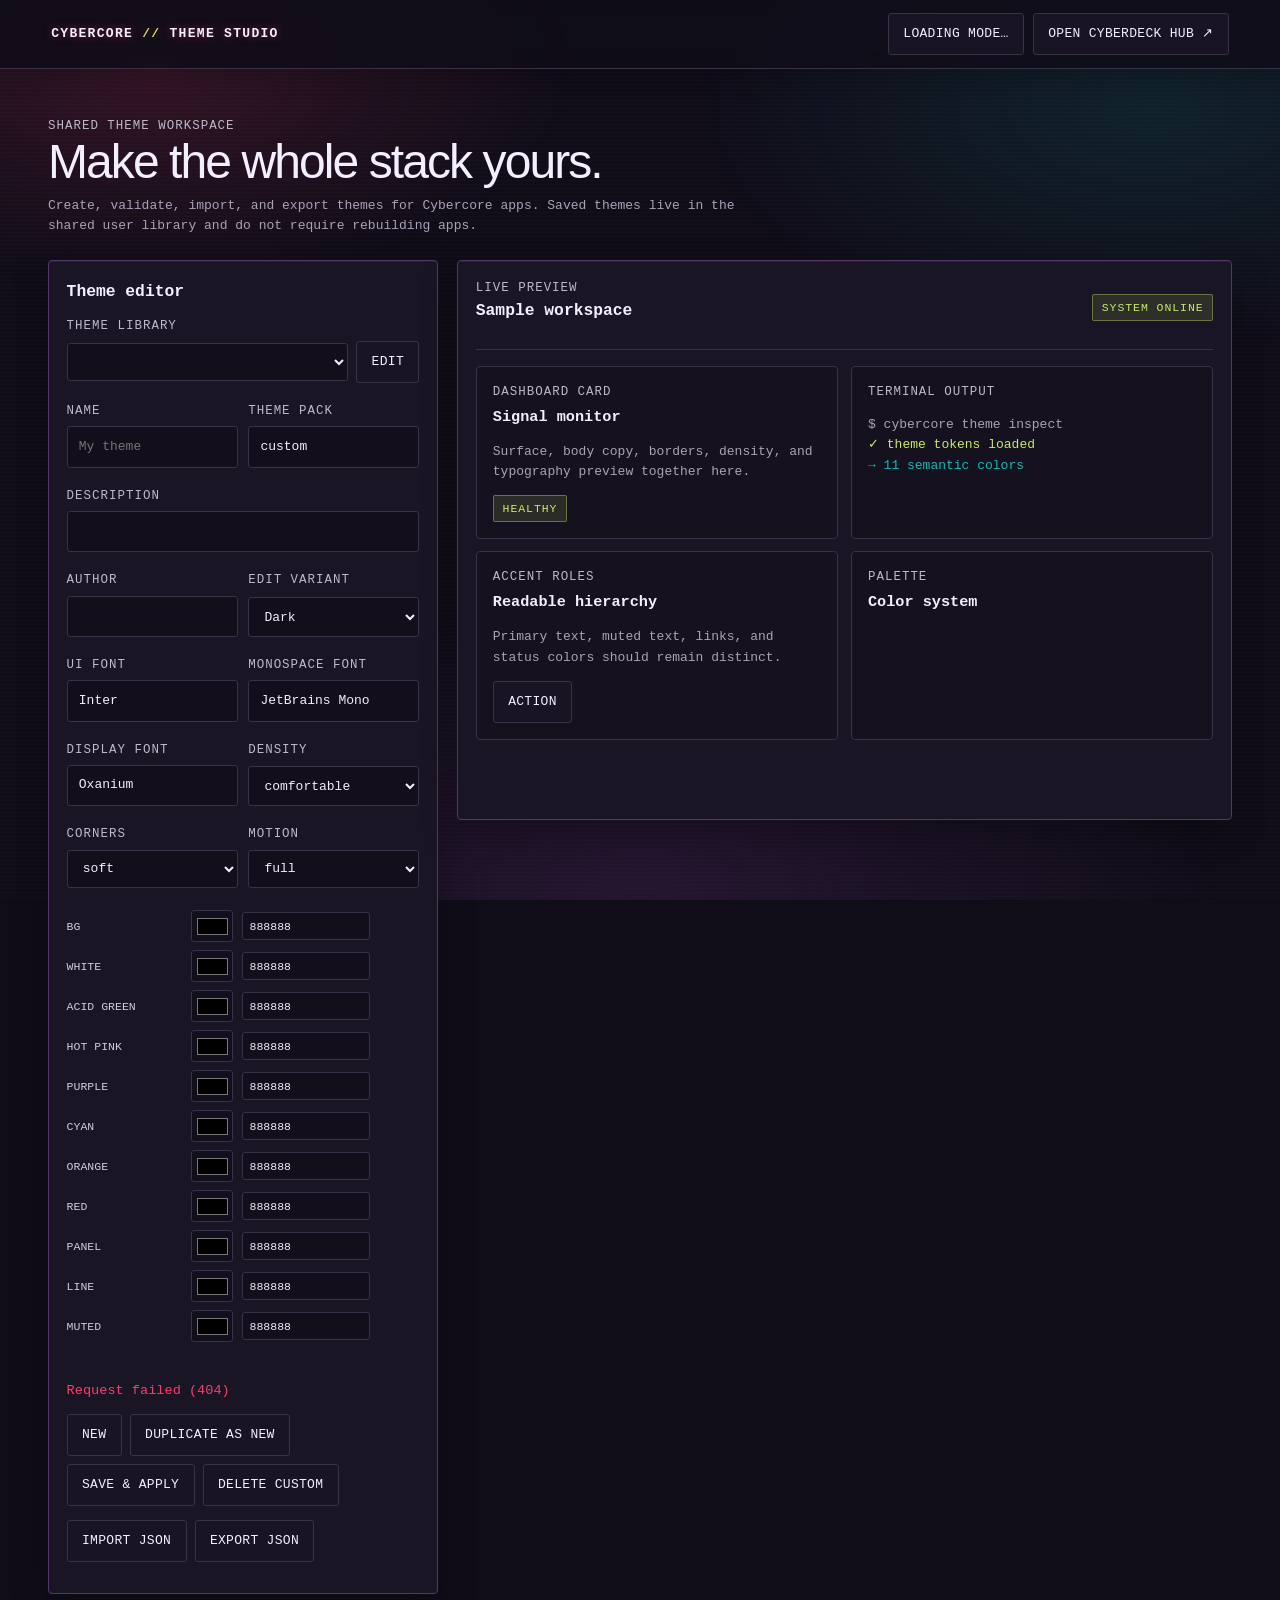
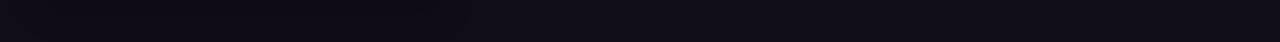
==== theme-studio/static/index.html @ 57dc00f2 "fix(theme-studio): prevent palette control overlap" ====
<!doctype html>
<html lang="en">
<head>
  <meta charset="utf-8">
  <meta name="viewport" content="width=device-width, initial-scale=1">
  <meta name="color-scheme" content="dark light">
  <title>Cybercore Theme Studio</title>
  <style>
    :root { color-scheme: dark; --bg:#100d19; --fg:#f3efff; --panel:#1a1626; --line:#393148; --muted:#aaa2b7; --acid:#c8e967; --pink:#fd3e6a; --cyan:#14b9b5; --purple:#9147a8; --orange:#ff7f41; --red:#f93d3b; --radius:4px; --font-ui:Inter,sans-serif; --font-mono:"JetBrains Mono",monospace; --font-display:Oxanium,sans-serif; --density:1; --dur-mid:.24s; }
    * { box-sizing: border-box; }
    html { scrollbar-color:var(--purple) var(--bg); scrollbar-width:thin; }
    body { margin:0; min-height:100vh; background:var(--bg); color:var(--fg); font:13px/1.55 var(--font-mono); position:relative; }
    button,input,select { font:inherit; }
    button,.button { color:var(--fg); background:color-mix(in srgb,var(--panel) 78%,var(--bg)); border:1px solid var(--line); border-radius:3px; padding:.62rem .9rem; cursor:pointer; text-decoration:none; text-transform:uppercase; letter-spacing:.3px; transition:all var(--dur-mid,.2s); }
    button:hover,.button:hover { border-color:var(--acid); color:var(--acid); box-shadow:0 0 16px color-mix(in srgb,var(--acid) 18%,transparent); }
    input,select { background:color-mix(in srgb,var(--bg) 84%,var(--panel)); color:var(--fg); border:1px solid var(--line); border-radius:3px; padding:.6rem .7rem; width:100%; }
    input:focus,select:focus { outline:1px solid var(--cyan); border-color:var(--cyan); box-shadow:0 0 12px color-mix(in srgb,var(--cyan) 20%,transparent); }
    header { display:flex; align-items:center; justify-content:space-between; gap:1rem; padding:.8rem clamp(1rem,4vw,3.5rem); border-bottom:1px solid var(--line); position:sticky; top:0; z-index:2; background:color-mix(in srgb,var(--bg) 86%,transparent); backdrop-filter:blur(8px); box-shadow:0 5px 22px #0003; }
    .brand { letter-spacing:.1em; font-weight:800; text-shadow:0 0 10px color-mix(in srgb,var(--pink) 45%,transparent); }.brand b { color:var(--acid); }
    .bg-scanlines,.bg-glow { position:fixed; inset:0; pointer-events:none; }
    .bg-scanlines { z-index:0; background:repeating-linear-gradient(to bottom,#ffffff04 0 1px,transparent 1px 4px); }
    .bg-glow { z-index:0; background:radial-gradient(ellipse 55% 40% at 12% 8%,color-mix(in srgb,var(--pink) 15%,transparent),transparent 60%),radial-gradient(ellipse 60% 45% at 90% 12%,color-mix(in srgb,var(--cyan) 12%,transparent),transparent 60%),radial-gradient(ellipse 70% 55% at 50% 100%,color-mix(in srgb,var(--purple) 16%,transparent),transparent 65%); }
    header,main { position:relative; z-index:1; }
    .header-actions { display:flex; align-items:center; gap:.55rem; flex-wrap:wrap; }
    main { max-width:1440px; margin:auto; padding:clamp(1rem,4vw,3rem); }
    .intro { display:flex; align-items:end; justify-content:space-between; gap:1.5rem; margin-bottom:1.5rem; }
    h1 { margin:0; font:clamp(1.8rem,4vw,3rem)/1.1 var(--font-display,var(--font-ui)); letter-spacing:-.04em; }.intro p { color:var(--muted); max-width:44rem; margin:.45rem 0 0; }
    .workspace { display:grid; grid-template-columns:minmax(290px,390px) minmax(0,1fr); gap:1.2rem; align-items:start; }
    .panel { background:color-mix(in srgb,var(--panel) 86%,var(--bg)); border:1px solid color-mix(in srgb,var(--purple) 30%,var(--line)); border-radius:4px; padding:1.1rem; box-shadow:0 12px 36px #0004,inset 0 1px 0 color-mix(in srgb,var(--fg) 5%,transparent); }
    .panel h2 { font-size:1.02rem; margin:0 0 .8rem; }
    .field { display:grid; gap:.3rem; margin:.6rem 0; }.field label,.eyebrow { color:color-mix(in srgb,var(--fg) 76%,var(--bg)); font-size:.78rem; letter-spacing:.08em; text-transform:uppercase; }
    .row { display:grid; grid-template-columns:1fr 1fr; gap:.65rem; }.actions { display:flex; flex-wrap:wrap; gap:.5rem; margin:.85rem 0; }
    .swatches { display:grid; grid-template-columns:minmax(0,1fr); gap:.5rem; margin-top:.8rem; }
    .swatch { display:grid; grid-template-columns:7.25rem 2.6rem minmax(0,8rem); align-items:center; gap:.55rem; min-width:0; color:color-mix(in srgb,var(--fg) 84%,var(--bg)); font:.72rem var(--font-mono); text-transform:uppercase; }
    .swatch input[type=color] { width:2.6rem; height:2rem; padding:.15rem; border-radius:3px; }
    .swatch input[type=text] { min-width:0; padding:.42rem; font-size:.72rem; }
    .preview { min-height:560px; }.preview-head { display:flex; justify-content:space-between; align-items:center; gap:1rem; border-bottom:1px solid var(--line); padding-bottom:.8rem; }
    .sample-grid { display:grid; grid-template-columns:repeat(2,minmax(0,1fr)); gap:.8rem; margin-top:1rem; }
    .sample-card { background:color-mix(in srgb,var(--bg) 55%,var(--panel)); border:1px solid var(--line); border-radius:var(--radius); padding:calc(1rem * var(--density,1)); }
    .sample-card h3 { margin:.2rem 0 .5rem; }.sample-card p { color:var(--muted); }.mono { font-family:var(--font-mono); }
    .badge { display:inline-block; border-radius:2px; padding:.2rem .55rem; color:var(--acid); background:color-mix(in srgb,var(--acid) 12%,transparent); border:1px solid color-mix(in srgb,var(--acid) 38%,transparent); font-size:.72rem; text-transform:uppercase; letter-spacing:.08em; }
    .palette-strip { display:flex; gap:.4rem; margin-top:1rem; flex-wrap:wrap; }.palette-strip i { width:2.2rem; height:2.2rem; border-radius:var(--radius); border:1px solid #ffffff22; }
    #contrast { color:color-mix(in srgb,var(--fg) 76%,var(--bg)); min-height:1.5rem; font-size:.82rem; }.theme-row { display:flex; gap:.5rem; align-items:center; }.theme-row select { flex:1; }
    #contrast.warning { color:var(--orange); }
    .status { min-height:1.3rem; color:color-mix(in srgb,var(--fg) 76%,var(--bg)); font-size:.85rem; }.status.error { color:var(--pink); }.status.ok { color:var(--acid); }
    @media(max-width:850px) { .workspace { grid-template-columns:1fr; }.intro { display:block; } header { position:static; } }
    @media(max-width:520px) { .sample-grid,.row { grid-template-columns:1fr; }.header-actions { justify-content:flex-end; }.swatch { grid-template-columns:minmax(5rem,1fr) 2.6rem minmax(5.5rem,8rem); gap:.4rem; } }
  </style>
  <style id="theme-css"></style>
  <style id="draft-css"></style>
</head>
<body>
  <div class="bg-scanlines" aria-hidden="true"></div><div class="bg-glow" aria-hidden="true"></div>
  <header>
    <div class="brand">CYBERCORE <b>//</b> THEME STUDIO</div>
    <div class="header-actions">
      <button id="appearance" type="button" title="Change shared appearance">Loading mode…</button>
      <a class="button" href="http://127.0.0.1:8080/">Open Cyberdeck Hub ↗</a>
    </div>
  </header>
  <main>
    <section class="intro">
      <div><div class="eyebrow">Shared theme workspace</div><h1>Make the whole stack yours.</h1><p>Create, validate, import, and export themes for Cybercore apps. Saved themes live in the shared user library and do not require rebuilding apps.</p></div>
    </section>
    <div class="workspace">
      <section class="panel" aria-labelledby="editor-title">
        <h2 id="editor-title">Theme editor</h2>
        <div class="field"><label for="theme-picker">Theme library</label><div class="theme-row"><select id="theme-picker"></select><button id="load-theme" type="button">Edit</button></div></div>
        <div class="row">
          <div class="field"><label for="name">Name</label><input id="name" maxlength="96" placeholder="My theme"></div>
          <div class="field"><label for="family">Theme pack</label><input id="family" list="theme-packs" maxlength="256" value="custom" placeholder="e.g. neon-noir"><datalist id="theme-packs"></datalist></div>
        </div>
        <div class="field"><label for="description">Description</label><input id="description" maxlength="256"></div>
        <div class="row"><div class="field"><label for="author">Author</label><input id="author" maxlength="256"></div><div class="field"><label for="variant">Edit variant</label><select id="variant"><option value="dark">Dark</option><option value="light">Light</option></select></div></div>
        <div class="row">
          <div class="field"><label for="font-ui">UI font</label><input id="font-ui" value="Inter"></div>
          <div class="field"><label for="font-mono">Monospace font</label><input id="font-mono" value="JetBrains Mono"></div>
        </div>
        <div class="row">
          <div class="field"><label for="font-display">Display font</label><input id="font-display" value="Oxanium"></div>
          <div class="field"><label for="density">Density</label><select id="density"><option>compact</option><option selected>comfortable</option><option>spacious</option></select></div>
        </div>
        <div class="row">
          <div class="field"><label for="corners">Corners</label><select id="corners"><option>sharp</option><option selected>soft</option><option>rounded</option></select></div>
          <div class="field"><label for="motion">Motion</label><select id="motion"><option>full</option><option>reduced</option><option>none</option></select></div>
        </div>
        <div id="swatches" class="swatches"></div>
        <div id="contrast" role="status" aria-live="polite"></div>
        <p id="status" class="status" role="status" aria-live="polite"></p>
        <div class="actions">
          <button id="new-theme" type="button">New</button><button id="duplicate-theme" type="button">Duplicate as new</button><button id="save-theme" type="button">Save &amp; apply</button><button id="delete-theme" type="button">Delete custom</button>
        </div>
        <div class="actions">
          <button id="import-theme" type="button">Import JSON</button><button id="export-theme" type="button">Export JSON</button><input id="file" type="file" accept=".json,application/json" hidden>
        </div>
      </section>
      <section class="panel preview" aria-labelledby="preview-title">
        <div class="preview-head"><div><div class="eyebrow">Live preview</div><h2 id="preview-title">Sample workspace</h2></div><span class="badge">SYSTEM ONLINE</span></div>
        <div class="sample-grid">
          <article class="sample-card"><div class="eyebrow">Dashboard card</div><h3>Signal monitor</h3><p>Surface, body copy, borders, density, and typography preview together here.</p><span class="badge">HEALTHY</span></article>
          <article class="sample-card"><div class="eyebrow">Terminal output</div><p class="mono">$ cybercore theme inspect<br><span style="color:var(--acid)">✓ theme tokens loaded</span><br><span style="color:var(--cyan)">→ 11 semantic colors</span></p></article>
          <article class="sample-card"><div class="eyebrow">Accent roles</div><h3>Readable hierarchy</h3><p>Primary text, muted text, links, and status colors should remain distinct.</p><button type="button">Action</button></article>
          <article class="sample-card"><div class="eyebrow">Palette</div><h3>Color system</h3><div id="palette-strip" class="palette-strip"></div></article>
        </div>
      </section>
    </div>
  </main>
<script>
const keys = ['bg','white','acid_green','hot_pink','purple','cyan','orange','red','panel','line','muted'];
const roles = {bg:'--bg',white:'--fg',acid_green:'--acid',hot_pink:'--pink',purple:'--purple',cyan:'--cyan',orange:'--orange',red:'--red',panel:'--panel',line:'--line',muted:'--muted'};
const el = id => document.getElementById(id);
let themes = [], activeId = '', editingId = null, sharedAppearance = 'dark', editMode = 'dark', variants = {}, debounce, validationRun = 0;

function paletteNow() { return Object.fromEntries(keys.map(key => {const value=el('hex-' + key).value.trim().replace(/^#/,'');return [key,/^[0-9a-f]{6}$/i.test(value)?value:el('color-' + key).value.slice(1)];})); }
function fillPalette(palette) { keys.forEach(key => { const value=((palette && palette[key]) || '888888').replace('#','');el('color-' + key).value='#'+value;el('hex-' + key).value=value.toUpperCase(); }); preview(); }
function currentDocument() {
  variants[editMode] = paletteNow();
  const name = el('name').value.trim() || 'Untitled theme';
  const id = editingId || name.toLowerCase().replace(/[^a-z0-9]+/g,'-').replace(/^-|-$/g,'').slice(0,64) || 'custom-theme';
  const palette = variants.dark || paletteNow();
  const savedVariants = variants.light ? {light:variants.light} : {};
  return {format_version:1, metadata:{id,name,family:el('family').value.trim() || 'custom',description:el('description').value,author:el('author').value}, palette, variants:savedVariants,
    design:{font_ui:el('font-ui').value,font_mono:el('font-mono').value,font_display:el('font-display').value,density:el('density').value,corners:el('corners').value,motion:el('motion').value}};
}
function preview() {
  const validation = ++validationRun;
  const p = paletteNow(), css = [];
  for (const key of keys) css.push(roles[key]+':#'+p[key].replace('#',''));
  const safeFont = value => /^[A-Za-z0-9 _-]{1,64}$/.test(value) ? value : 'Inter';
  css.push('--font-ui:"'+safeFont(el('font-ui').value)+'",sans-serif','--font-mono:"'+safeFont(el('font-mono').value)+'",monospace','--font-display:"'+safeFont(el('font-display').value)+'",sans-serif');
  css.push('--radius:'+({sharp:'2px',soft:'10px',rounded:'18px'}[el('corners').value] || '10px'));
  css.push('--density:'+({compact:'.85',comfortable:'1',spacious:'1.15'}[el('density').value] || '1'));
  css.push('--dur-mid:'+({full:'.24s',reduced:'.08s',none:'0s'}[el('motion').value] || '.24s'));
  el('draft-css').textContent=':root{'+css.join(';')+'}';
  el('palette-strip').replaceChildren(...keys.slice(2,8).map(key => {const swatch=document.createElement('i');swatch.style.backgroundColor='#'+p[key].replace('#','');swatch.title=key;return swatch;}));
  clearTimeout(debounce); debounce=setTimeout(()=>validateDraft(validation),180);
}
async function request(url, options) {
  const response = await fetch(url, options);
  const data = response.status === 204 ? null : await response.json().catch(()=>null);
  if (!response.ok) throw new Error(data?.error || 'Request failed ('+response.status+')');
  return data;
}
function message(text, kind='') { el('status').textContent=text; el('status').className='status '+kind; }
async function validateDraft(run) {
  if (run !== validationRun) return;
  try {
    const report = await request('/api/themes/validate',{method:'POST',headers:{'Content-Type':'application/json'},body:JSON.stringify(currentDocument())});
    if (run !== validationRun) return;
    const result = editMode === 'light' ? (report.light_contrast || report.contrast) : report.contrast;
    const failed = (result?.checks || []).filter(check=>!check.passes);
    el('contrast').classList.toggle('warning',failed.length>0);
    el('contrast').textContent = failed.length ? 'Contrast needs attention: '+failed.map(check=>check.label+' '+check.ratio.toFixed(2)+':1').join(', ') : 'Common text and accent contrast checks pass.';
  } catch (error) { if (run === validationRun) {el('contrast').classList.remove('warning');el('contrast').textContent=error.message;} }
}
async function refreshLibrary(preferred=activeId) {
  const data=await request('/api/themes'); themes=data.themes; activeId=data.active; sharedAppearance=data.appearance;
  el('appearance').textContent=sharedAppearance+' appearance';
  const families=[...new Set(themes.map(theme=>theme.document.metadata.family || 'default'))].sort((a,b)=>a.localeCompare(b));
  el('theme-packs').replaceChildren(...families.map(family=>{const option=document.createElement('option');option.value=family;return option;}));
  el('theme-picker').replaceChildren(...families.map(family=>{const group=document.createElement('optgroup');group.label=family+' pack';for(const theme of themes.filter(item=>(item.document.metadata.family || 'default')===family)){const option=document.createElement('option');option.value=theme.id;option.textContent=theme.document.metadata.name+(theme.builtin?' · built-in':' · custom');group.append(option);}return group;}));
  el('theme-picker').value=themes.some(theme=>theme.id===preferred)?preferred:activeId;
  await applyTheme(activeId);
}
async function applyTheme(id) {
  const response=await fetch('/api/css/'+encodeURIComponent(id)+'?appearance='+sharedAppearance,{headers:{Accept:'text/css'}});
  if(!response.ok) throw new Error('Theme stylesheet unavailable');
  el('theme-css').textContent=await response.text(); el('draft-css').textContent=''; activeId=id;
  document.documentElement.style.colorScheme=sharedAppearance;
}
function editDocument(document, id=null) {
  editingId = id;
  variants=JSON.parse(JSON.stringify(document.variants || {})); variants.dark=document.palette; editMode='dark'; el('variant').value='dark';
  el('name').value=document.metadata.name || ''; el('family').value=document.metadata.family || 'custom'; el('description').value=document.metadata.description || ''; el('author').value=document.metadata.author || '';
  el('font-ui').value=document.design?.font_ui || 'Inter'; el('font-mono').value=document.design?.font_mono || 'JetBrains Mono'; el('font-display').value=document.design?.font_display || 'Oxanium';
  el('density').value=document.design?.density || 'comfortable'; el('corners').value=document.design?.corners || 'sharp'; el('motion').value=document.design?.motion || 'full';
  fillPalette(document.palette || document);
}
function newTheme() {
  editingId = null;
  variants={}; editMode='dark'; el('variant').value='dark'; el('name').value=''; el('family').value='custom'; el('description').value=''; el('author').value='';
  el('font-ui').value='Inter'; el('font-mono').value='JetBrains Mono'; el('font-display').value='Oxanium'; el('density').value='comfortable'; el('corners').value='sharp'; el('motion').value='full';
  const active=themes.find(theme=>theme.id===activeId); fillPalette(active?.document.palette); message('New theme draft.');
}
function duplicateTheme() {
  const source=themes.find(theme=>theme.id===el('theme-picker').value);
  if (!source) { message('Choose a theme to duplicate first.','error'); return; }
  editDocument(source.document);
  const base=(source.document.metadata.name || source.id)+' Copy';
  let name=base, suffix=2;
  const ids=new Set(themes.map(theme=>theme.id));
  const slug=value=>value.toLowerCase().replace(/[^a-z0-9]+/g,'-').replace(/^-|-$/g,'').slice(0,64) || 'custom-theme';
  while(ids.has(slug(name))) name=base+' '+suffix++;
  el('name').value=name;
  editingId=null;
  preview();
  message('Editing a new copy of '+source.document.metadata.name+'. Save when ready.','ok');
}
async function saveTheme() {
  try { const result=await request('/api/themes',{method:'POST',headers:{'Content-Type':'application/json'},body:JSON.stringify(currentDocument())}); editingId=result.id; await refreshLibrary(result.id); message('Saved and applied '+result.name+'.','ok'); }
  catch(error) { message(error.message,'error'); }
}
async function deleteTheme() {
  const id=el('theme-picker').value, theme=themes.find(item=>item.id===id);
  if (!theme || theme.builtin) { message('Built-in themes cannot be deleted.','error'); return; }
  try { await request('/api/themes/'+encodeURIComponent(id),{method:'DELETE'}); await refreshLibrary(); message('Custom theme deleted.','ok'); }
  catch(error) { message(error.message,'error'); }
}
async function changeAppearance() {
  const next=sharedAppearance==='dark'?'light':'dark';
  try { await request('/api/appearance/'+next,{method:'POST'}); sharedAppearance=next; el('appearance').textContent=next+' appearance'; await applyTheme(activeId); }
  catch(error) { message(error.message,'error'); }
}
function changeVariant() {
  variants[editMode]=paletteNow(); editMode=el('variant').value;
  fillPalette(editMode==='light' ? (variants.light || variants.dark) : (variants.dark || variants.light));
}
function exportTheme() {
  const themeDocument=currentDocument(), blob=new Blob([JSON.stringify(themeDocument,null,2)],{type:'application/json'}), link=document.createElement('a');
  link.href=URL.createObjectURL(blob); link.download=themeDocument.metadata.id+'.json'; link.click(); URL.revokeObjectURL(link.href);
}
async function importTheme(file) {
  if (!file) return;
  try { const data=JSON.parse(await file.text()); editDocument(data); message('Imported '+file.name+'. Review and save when ready.','ok'); }
  catch(error) { message('Could not import theme: '+error.message,'error'); }
  el('file').value='';
}

function buildSwatches() {
  el('swatches').replaceChildren(...keys.map(key=>{const label=document.createElement('label');label.className='swatch';const title=document.createElement('span');title.textContent=key.replace('_',' ');const color=document.createElement('input');color.type='color';color.id='color-'+key;color.setAttribute('aria-label',key.replace('_',' ')+' color picker');const hex=document.createElement('input');hex.type='text';hex.id='hex-'+key;hex.value='888888';hex.maxLength=7;hex.autocomplete='off';hex.spellcheck=false;hex.setAttribute('aria-label',key.replace('_',' ')+' hex color');color.addEventListener('input',()=>{hex.value=color.value.slice(1).toUpperCase();preview();});hex.addEventListener('input',()=>{const value=hex.value.trim().replace(/^#/,'');if(/^[0-9a-f]{6}$/i.test(value)){color.value='#'+value;preview();}});label.append(title,color,hex);return label;}));
}
buildSwatches();
document.querySelectorAll('#name,#family,#description,#author,#font-ui,#font-mono,#font-display,#density,#corners,#motion').forEach(input=>input.addEventListener('input',preview));
document.querySelectorAll('#density,#corners,#motion').forEach(input=>input.addEventListener('change',preview));
el('appearance').addEventListener('click',changeAppearance);
el('variant').addEventListener('change',changeVariant);
el('theme-picker').addEventListener('change',async event=>{try{await request('/api/active/'+encodeURIComponent(event.target.value),{method:'POST'});await applyTheme(event.target.value);}catch(error){message(error.message,'error');}});
el('load-theme').addEventListener('click',()=>{const selected=themes.find(theme=>theme.id===el('theme-picker').value);if(selected){editDocument(selected.document,selected.builtin?null:selected.id);message('Editing '+selected.document.metadata.name+'.','ok');}});
el('new-theme').addEventListener('click',newTheme);el('duplicate-theme').addEventListener('click',duplicateTheme);el('save-theme').addEventListener('click',saveTheme);el('delete-theme').addEventListener('click',deleteTheme);
el('import-theme').addEventListener('click',()=>el('file').click());el('file').addEventListener('change',event=>importTheme(event.target.files[0]));el('export-theme').addEventListener('click',exportTheme);
refreshLibrary().then(()=>newTheme()).catch(error=>message(error.message,'error'));
</script>
</body>
</html>
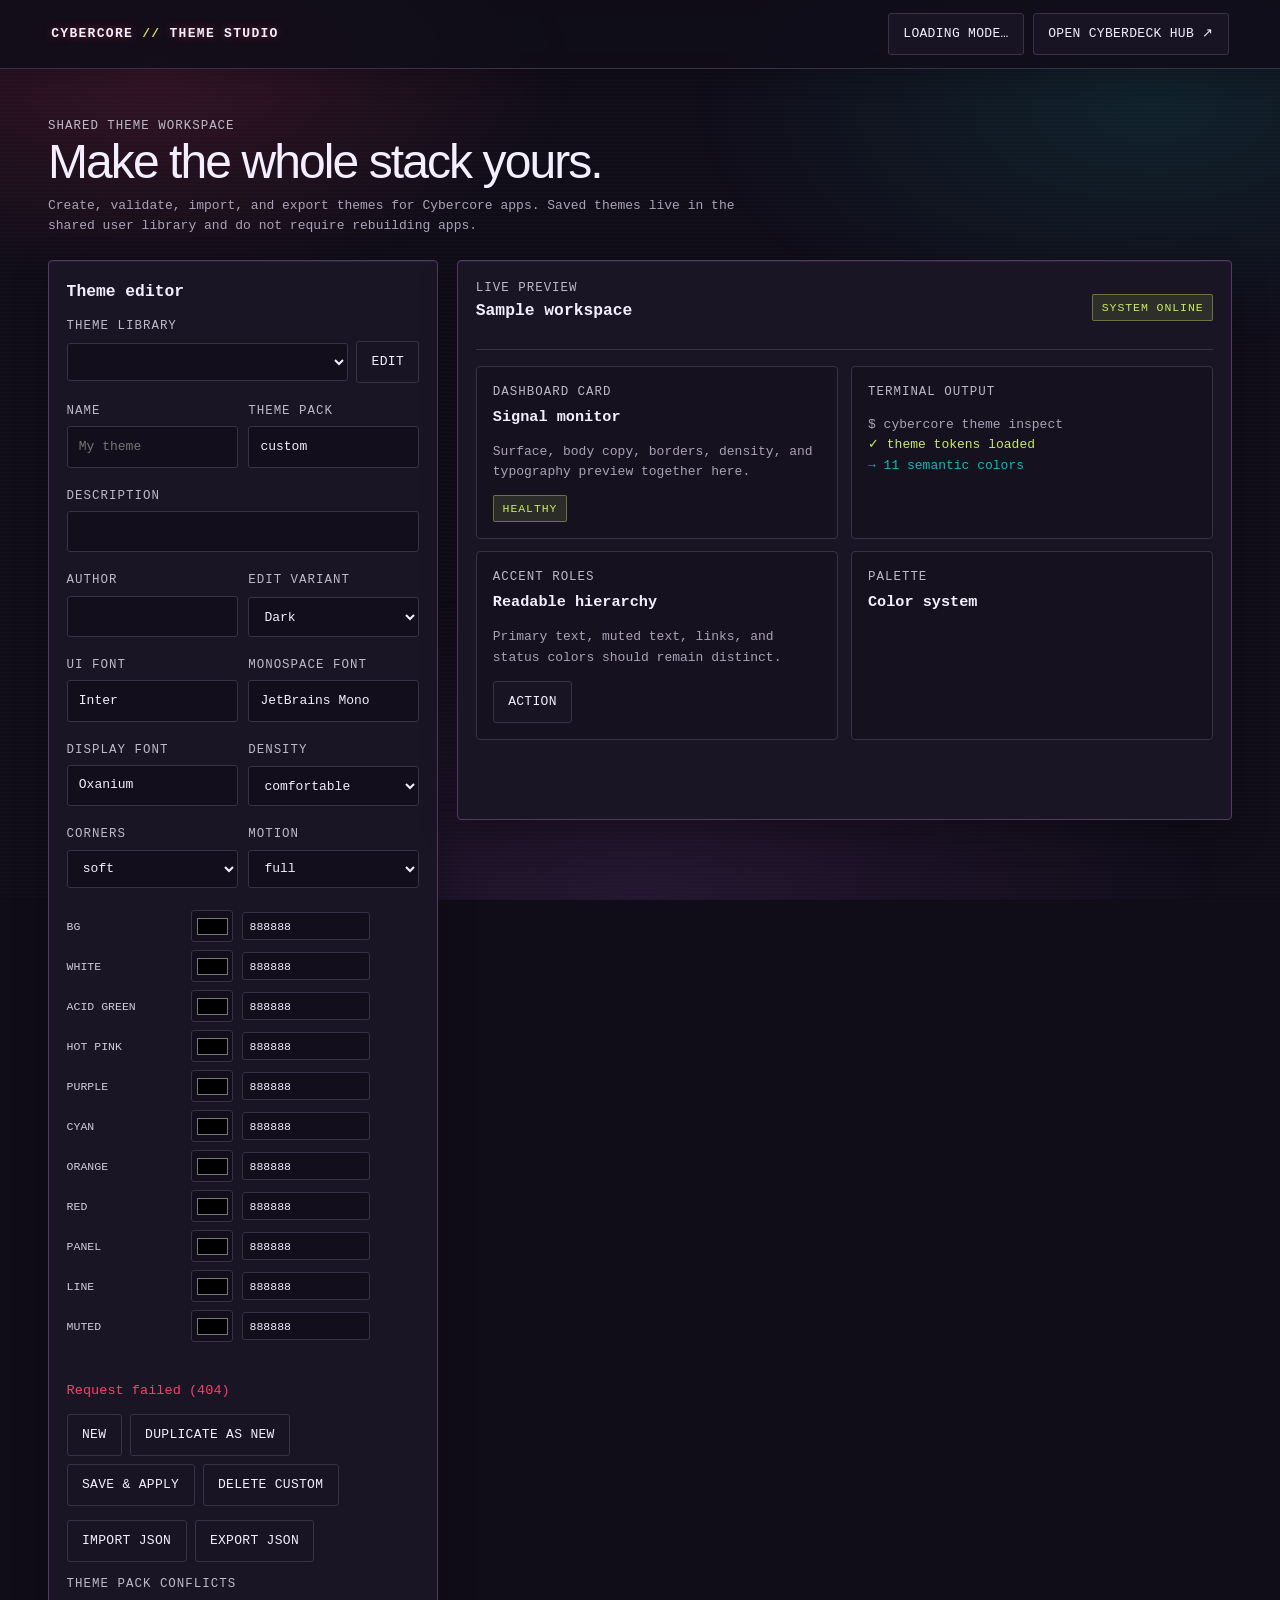
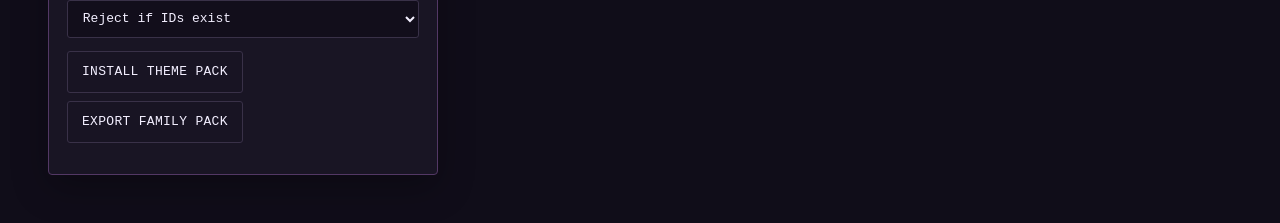
==== commit b203f516: "feat(theme-studio): import and export portable theme packs" ====
--- a/theme-studio/static/index.html
+++ b/theme-studio/static/index.html
@@ -93,6 +93,8 @@
         <div class="actions">
           <button id="import-theme" type="button">Import JSON</button><button id="export-theme" type="button">Export JSON</button><input id="file" type="file" accept=".json,application/json" hidden>
         </div>
+        <div class="field"><label for="pack-policy">Theme pack conflicts</label><select id="pack-policy"><option value="reject">Reject if IDs exist</option><option value="skip">Skip existing themes</option><option value="replace_custom">Replace matching custom themes</option></select></div>
+        <div class="actions"><button id="import-pack" type="button">Install theme pack</button><button id="export-pack" type="button">Export family pack</button><input id="pack-file" type="file" accept=".json,.cyberpack.json,application/json" hidden></div>
       </section>
       <section class="panel preview" aria-labelledby="preview-title">
         <div class="preview-head"><div><div class="eyebrow">Live preview</div><h2 id="preview-title">Sample workspace</h2></div><span class="badge">SYSTEM ONLINE</span></div>
@@ -225,6 +227,33 @@
   catch(error) { message('Could not import theme: '+error.message,'error'); }
   el('file').value='';
 }
+async function exportPack() {
+  let family=el('family').value.trim();
+  if(!themes.some(theme=>(theme.document.metadata.family || 'default').toLowerCase()===family.toLowerCase())) family=themes.find(theme=>theme.id===el('theme-picker').value)?.document.metadata.family || '';
+  if(!family){message('Choose a family pack to export.','error');return;}
+  try {
+    const response=await fetch('/api/packs/export?family='+encodeURIComponent(family));
+    if(!response.ok)throw new Error(response.status===404?'No themes found for this pack.':'Pack export failed ('+response.status+')');
+    const pack=await response.json(), blob=new Blob([JSON.stringify(pack,null,2)],{type:'application/json'}), link=document.createElement('a');
+    link.href=URL.createObjectURL(blob);link.download=pack.metadata.id+'.cyberpack.json';link.click();setTimeout(()=>URL.revokeObjectURL(link.href),1000);
+    message('Exported '+pack.metadata.name+' ('+pack.themes.length+' themes).','ok');
+  } catch(error) { message(error.message,'error'); }
+}
+async function importPack(file) {
+  if(!file)return;
+  try {
+    const pack=JSON.parse(await file.text());
+    const preview=await request('/api/packs/validate',{method:'POST',headers:{'Content-Type':'application/json'},body:JSON.stringify(pack)});
+    const policy=el('pack-policy').value, conflicts=preview.conflicts.custom.length+preview.conflicts.builtin.length;
+    if(conflicts && policy==='reject') { message('Pack validated, but '+conflicts+' theme IDs already exist. Choose a conflict policy before installing.','error');return; }
+    const policyLabel={skip:'skip existing themes',replace_custom:'replace matching custom themes',reject:'reject conflicts'}[policy];
+    if(!confirm('Install '+pack.metadata.name+' with '+preview.theme_count+' themes? Policy: '+policyLabel+'.'))return;
+    const result=await request('/api/packs',{method:'POST',headers:{'Content-Type':'application/json'},body:JSON.stringify({pack,policy})});
+    await refreshLibrary();
+    message('Installed '+result.name+': '+result.imported.length+' added, '+result.skipped.length+' skipped.','ok');
+  } catch(error) { message('Could not install pack: '+error.message,'error'); }
+  finally { el('pack-file').value=''; }
+}
 
 function buildSwatches() {
   el('swatches').replaceChildren(...keys.map(key=>{const label=document.createElement('label');label.className='swatch';const title=document.createElement('span');title.textContent=key.replace('_',' ');const color=document.createElement('input');color.type='color';color.id='color-'+key;color.setAttribute('aria-label',key.replace('_',' ')+' color picker');const hex=document.createElement('input');hex.type='text';hex.id='hex-'+key;hex.value='888888';hex.maxLength=7;hex.autocomplete='off';hex.spellcheck=false;hex.setAttribute('aria-label',key.replace('_',' ')+' hex color');color.addEventListener('input',()=>{hex.value=color.value.slice(1).toUpperCase();preview();});hex.addEventListener('input',()=>{const value=hex.value.trim().replace(/^#/,'');if(/^[0-9a-f]{6}$/i.test(value)){color.value='#'+value;preview();}});label.append(title,color,hex);return label;}));
@@ -238,6 +267,7 @@
 el('load-theme').addEventListener('click',()=>{const selected=themes.find(theme=>theme.id===el('theme-picker').value);if(selected){editDocument(selected.document,selected.builtin?null:selected.id);message('Editing '+selected.document.metadata.name+'.','ok');}});
 el('new-theme').addEventListener('click',newTheme);el('duplicate-theme').addEventListener('click',duplicateTheme);el('save-theme').addEventListener('click',saveTheme);el('delete-theme').addEventListener('click',deleteTheme);
 el('import-theme').addEventListener('click',()=>el('file').click());el('file').addEventListener('change',event=>importTheme(event.target.files[0]));el('export-theme').addEventListener('click',exportTheme);
+el('export-pack').addEventListener('click',exportPack);el('import-pack').addEventListener('click',()=>el('pack-file').click());el('pack-file').addEventListener('change',event=>importPack(event.target.files[0]));
 refreshLibrary().then(()=>newTheme()).catch(error=>message(error.message,'error'));
 </script>
 </body>
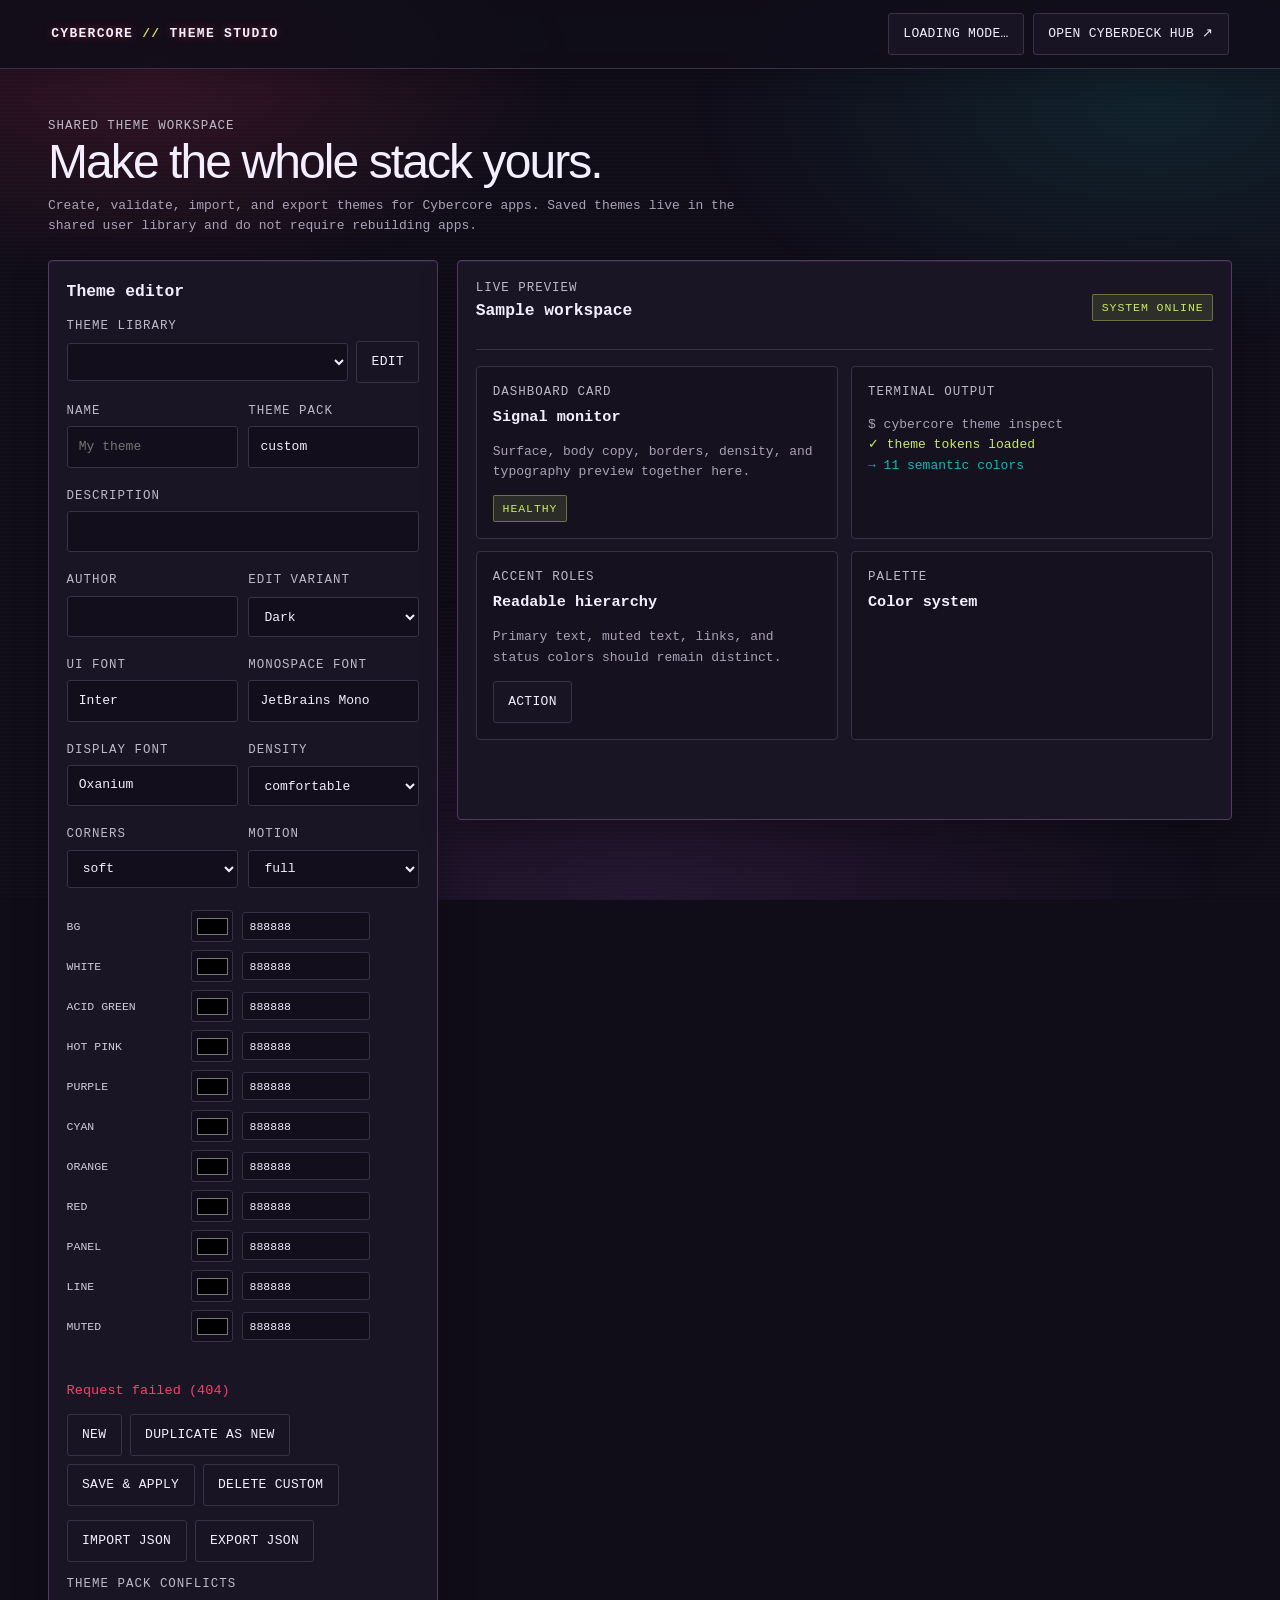
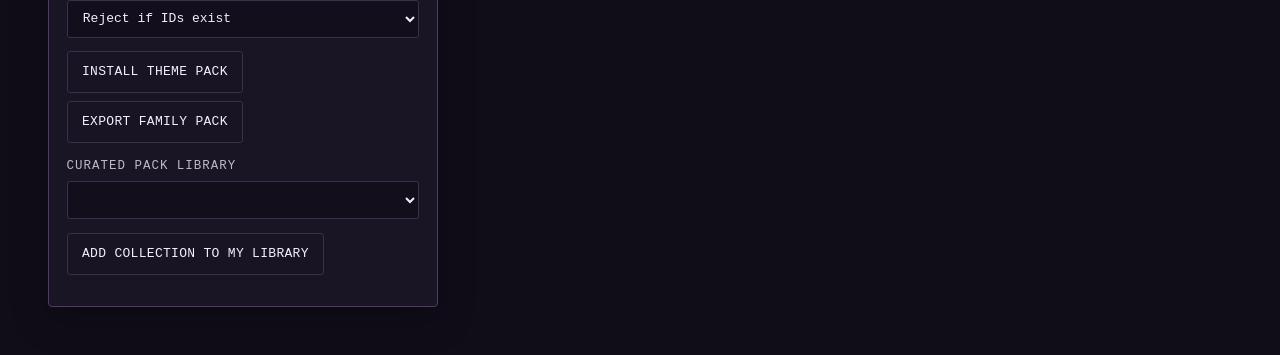
==== commit dd88c4a8: "feat(theme): publish 0.7 theme engine and curated packs" ====
--- a/theme-studio/static/index.html
+++ b/theme-studio/static/index.html
@@ -95,6 +95,8 @@
         </div>
         <div class="field"><label for="pack-policy">Theme pack conflicts</label><select id="pack-policy"><option value="reject">Reject if IDs exist</option><option value="skip">Skip existing themes</option><option value="replace_custom">Replace matching custom themes</option></select></div>
         <div class="actions"><button id="import-pack" type="button">Install theme pack</button><button id="export-pack" type="button">Export family pack</button><input id="pack-file" type="file" accept=".json,.cyberpack.json,application/json" hidden></div>
+        <div class="field"><label for="curated-pack">Curated pack library</label><select id="curated-pack" aria-label="Choose a curated Cybercore theme pack"></select></div>
+        <div class="actions"><button id="install-curated-pack" type="button">Add collection to my library</button></div>
       </section>
       <section class="panel preview" aria-labelledby="preview-title">
         <div class="preview-head"><div><div class="eyebrow">Live preview</div><h2 id="preview-title">Sample workspace</h2></div><span class="badge">SYSTEM ONLINE</span></div>
@@ -254,6 +256,21 @@
   } catch(error) { message('Could not install pack: '+error.message,'error'); }
   finally { el('pack-file').value=''; }
 }
+async function loadCuratedLibrary() {
+  const library=await request('/api/library');
+  el('curated-pack').replaceChildren(...library.packs.map(pack=>{const option=document.createElement('option');option.value=pack.id;option.textContent=pack.name+' · '+pack.theme_count+' themes';option.title=pack.description;return option;}));
+}
+async function installCuratedPack() {
+  const id=el('curated-pack').value;
+  if(!id)return;
+  const pack=el('curated-pack').selectedOptions[0]?.textContent || id;
+  if(!confirm('Add '+pack+' as a custom collection? Existing themes and your active selection stay unchanged.'))return;
+  try {
+    const result=await request('/api/library/'+encodeURIComponent(id)+'/install',{method:'POST'});
+    await refreshLibrary();
+    message('Added curated-'+id+': '+result.imported.length+' themes copied to your library.','ok');
+  } catch(error) { message('Could not add curated collection: '+error.message,'error'); }
+}
 
 function buildSwatches() {
   el('swatches').replaceChildren(...keys.map(key=>{const label=document.createElement('label');label.className='swatch';const title=document.createElement('span');title.textContent=key.replace('_',' ');const color=document.createElement('input');color.type='color';color.id='color-'+key;color.setAttribute('aria-label',key.replace('_',' ')+' color picker');const hex=document.createElement('input');hex.type='text';hex.id='hex-'+key;hex.value='888888';hex.maxLength=7;hex.autocomplete='off';hex.spellcheck=false;hex.setAttribute('aria-label',key.replace('_',' ')+' hex color');color.addEventListener('input',()=>{hex.value=color.value.slice(1).toUpperCase();preview();});hex.addEventListener('input',()=>{const value=hex.value.trim().replace(/^#/,'');if(/^[0-9a-f]{6}$/i.test(value)){color.value='#'+value;preview();}});label.append(title,color,hex);return label;}));
@@ -268,7 +285,8 @@
 el('new-theme').addEventListener('click',newTheme);el('duplicate-theme').addEventListener('click',duplicateTheme);el('save-theme').addEventListener('click',saveTheme);el('delete-theme').addEventListener('click',deleteTheme);
 el('import-theme').addEventListener('click',()=>el('file').click());el('file').addEventListener('change',event=>importTheme(event.target.files[0]));el('export-theme').addEventListener('click',exportTheme);
 el('export-pack').addEventListener('click',exportPack);el('import-pack').addEventListener('click',()=>el('pack-file').click());el('pack-file').addEventListener('change',event=>importPack(event.target.files[0]));
-refreshLibrary().then(()=>newTheme()).catch(error=>message(error.message,'error'));
+el('install-curated-pack').addEventListener('click',installCuratedPack);
+Promise.all([refreshLibrary().then(()=>newTheme()),loadCuratedLibrary()]).catch(error=>message(error.message,'error'));
 </script>
 </body>
 </html>
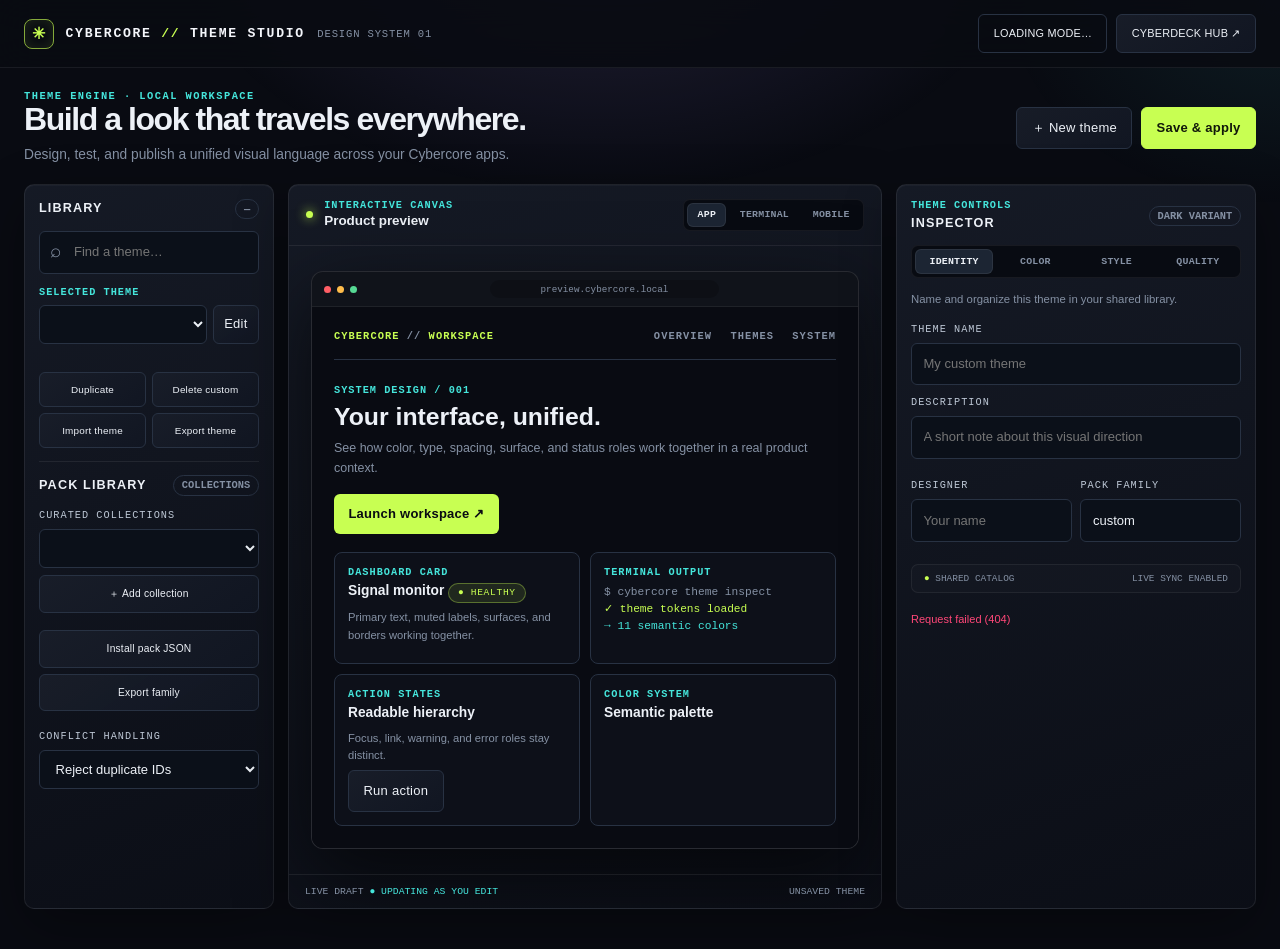
==== commit a43827ed: "feat(theme-studio): build a full theme design workspace Replace the crowded editor and preview with " ====
--- a/theme-studio/static/index.html
+++ b/theme-studio/static/index.html
@@ -6,107 +6,50 @@
   <meta name="color-scheme" content="dark light">
   <title>Cybercore Theme Studio</title>
   <style>
-    :root { color-scheme: dark; --bg:#100d19; --fg:#f3efff; --panel:#1a1626; --line:#393148; --muted:#aaa2b7; --acid:#c8e967; --pink:#fd3e6a; --cyan:#14b9b5; --purple:#9147a8; --orange:#ff7f41; --red:#f93d3b; --radius:4px; --font-ui:Inter,sans-serif; --font-mono:"JetBrains Mono",monospace; --font-display:Oxanium,sans-serif; --density:1; --dur-mid:.24s; }
-    * { box-sizing: border-box; }
-    html { scrollbar-color:var(--purple) var(--bg); scrollbar-width:thin; }
-    body { margin:0; min-height:100vh; background:var(--bg); color:var(--fg); font:13px/1.55 var(--font-mono); position:relative; }
-    button,input,select { font:inherit; }
-    button,.button { color:var(--fg); background:color-mix(in srgb,var(--panel) 78%,var(--bg)); border:1px solid var(--line); border-radius:3px; padding:.62rem .9rem; cursor:pointer; text-decoration:none; text-transform:uppercase; letter-spacing:.3px; transition:all var(--dur-mid,.2s); }
-    button:hover,.button:hover { border-color:var(--acid); color:var(--acid); box-shadow:0 0 16px color-mix(in srgb,var(--acid) 18%,transparent); }
-    input,select { background:color-mix(in srgb,var(--bg) 84%,var(--panel)); color:var(--fg); border:1px solid var(--line); border-radius:3px; padding:.6rem .7rem; width:100%; }
-    input:focus,select:focus { outline:1px solid var(--cyan); border-color:var(--cyan); box-shadow:0 0 12px color-mix(in srgb,var(--cyan) 20%,transparent); }
-    header { display:flex; align-items:center; justify-content:space-between; gap:1rem; padding:.8rem clamp(1rem,4vw,3.5rem); border-bottom:1px solid var(--line); position:sticky; top:0; z-index:2; background:color-mix(in srgb,var(--bg) 86%,transparent); backdrop-filter:blur(8px); box-shadow:0 5px 22px #0003; }
-    .brand { letter-spacing:.1em; font-weight:800; text-shadow:0 0 10px color-mix(in srgb,var(--pink) 45%,transparent); }.brand b { color:var(--acid); }
-    .bg-scanlines,.bg-glow { position:fixed; inset:0; pointer-events:none; }
-    .bg-scanlines { z-index:0; background:repeating-linear-gradient(to bottom,#ffffff04 0 1px,transparent 1px 4px); }
-    .bg-glow { z-index:0; background:radial-gradient(ellipse 55% 40% at 12% 8%,color-mix(in srgb,var(--pink) 15%,transparent),transparent 60%),radial-gradient(ellipse 60% 45% at 90% 12%,color-mix(in srgb,var(--cyan) 12%,transparent),transparent 60%),radial-gradient(ellipse 70% 55% at 50% 100%,color-mix(in srgb,var(--purple) 16%,transparent),transparent 65%); }
-    header,main { position:relative; z-index:1; }
-    .header-actions { display:flex; align-items:center; gap:.55rem; flex-wrap:wrap; }
-    main { max-width:1440px; margin:auto; padding:clamp(1rem,4vw,3rem); }
-    .intro { display:flex; align-items:end; justify-content:space-between; gap:1.5rem; margin-bottom:1.5rem; }
-    h1 { margin:0; font:clamp(1.8rem,4vw,3rem)/1.1 var(--font-display,var(--font-ui)); letter-spacing:-.04em; }.intro p { color:var(--muted); max-width:44rem; margin:.45rem 0 0; }
-    .workspace { display:grid; grid-template-columns:minmax(290px,390px) minmax(0,1fr); gap:1.2rem; align-items:start; }
-    .panel { background:color-mix(in srgb,var(--panel) 86%,var(--bg)); border:1px solid color-mix(in srgb,var(--purple) 30%,var(--line)); border-radius:4px; padding:1.1rem; box-shadow:0 12px 36px #0004,inset 0 1px 0 color-mix(in srgb,var(--fg) 5%,transparent); }
-    .panel h2 { font-size:1.02rem; margin:0 0 .8rem; }
-    .field { display:grid; gap:.3rem; margin:.6rem 0; }.field label,.eyebrow { color:color-mix(in srgb,var(--fg) 76%,var(--bg)); font-size:.78rem; letter-spacing:.08em; text-transform:uppercase; }
-    .row { display:grid; grid-template-columns:1fr 1fr; gap:.65rem; }.actions { display:flex; flex-wrap:wrap; gap:.5rem; margin:.85rem 0; }
-    .swatches { display:grid; grid-template-columns:minmax(0,1fr); gap:.5rem; margin-top:.8rem; }
-    .swatch { display:grid; grid-template-columns:7.25rem 2.6rem minmax(0,8rem); align-items:center; gap:.55rem; min-width:0; color:color-mix(in srgb,var(--fg) 84%,var(--bg)); font:.72rem var(--font-mono); text-transform:uppercase; }
-    .swatch input[type=color] { width:2.6rem; height:2rem; padding:.15rem; border-radius:3px; }
-    .swatch input[type=text] { min-width:0; padding:.42rem; font-size:.72rem; }
-    .preview { min-height:560px; }.preview-head { display:flex; justify-content:space-between; align-items:center; gap:1rem; border-bottom:1px solid var(--line); padding-bottom:.8rem; }
-    .sample-grid { display:grid; grid-template-columns:repeat(2,minmax(0,1fr)); gap:.8rem; margin-top:1rem; }
-    .sample-card { background:color-mix(in srgb,var(--bg) 55%,var(--panel)); border:1px solid var(--line); border-radius:var(--radius); padding:calc(1rem * var(--density,1)); }
-    .sample-card h3 { margin:.2rem 0 .5rem; }.sample-card p { color:var(--muted); }.mono { font-family:var(--font-mono); }
-    .badge { display:inline-block; border-radius:2px; padding:.2rem .55rem; color:var(--acid); background:color-mix(in srgb,var(--acid) 12%,transparent); border:1px solid color-mix(in srgb,var(--acid) 38%,transparent); font-size:.72rem; text-transform:uppercase; letter-spacing:.08em; }
-    .palette-strip { display:flex; gap:.4rem; margin-top:1rem; flex-wrap:wrap; }.palette-strip i { width:2.2rem; height:2.2rem; border-radius:var(--radius); border:1px solid #ffffff22; }
-    #contrast { color:color-mix(in srgb,var(--fg) 76%,var(--bg)); min-height:1.5rem; font-size:.82rem; }.theme-row { display:flex; gap:.5rem; align-items:center; }.theme-row select { flex:1; }
-    #contrast.warning { color:var(--orange); }
-    .status { min-height:1.3rem; color:color-mix(in srgb,var(--fg) 76%,var(--bg)); font-size:.85rem; }.status.error { color:var(--pink); }.status.ok { color:var(--acid); }
-    @media(max-width:850px) { .workspace { grid-template-columns:1fr; }.intro { display:block; } header { position:static; } }
-    @media(max-width:520px) { .sample-grid,.row { grid-template-columns:1fr; }.header-actions { justify-content:flex-end; }.swatch { grid-template-columns:minmax(5rem,1fr) 2.6rem minmax(5.5rem,8rem); gap:.4rem; } }
+    :root { color-scheme:dark;--bg:#090b12;--fg:#edf1f7;--panel:#111622;--line:#283243;--muted:#8591a4;--acid:#c8ff52;--pink:#ff4778;--cyan:#45e6dc;--purple:#a58bff;--orange:#ffad5c;--red:#ff5d68;--radius:8px;--font-ui:Inter,sans-serif;--font-mono:"JetBrains Mono",monospace;--font-display:Oxanium,sans-serif;--density:1;--dur-mid:.22s; }
+    *{box-sizing:border-box}html{scrollbar-color:var(--purple) var(--bg);scrollbar-width:thin}body{margin:0;min-height:100vh;background:var(--bg);color:var(--fg);font:13px/1.55 var(--font-ui);position:relative}button,input,select{font:inherit}button,.button{color:var(--fg);background:linear-gradient(145deg,color-mix(in srgb,var(--panel) 92%,white 3%),var(--panel));border:1px solid var(--line);border-radius:6px;padding:.62rem .9rem;cursor:pointer;text-decoration:none;letter-spacing:.02em;transition:all var(--dur-mid);white-space:nowrap}button:hover,.button:hover{border-color:var(--acid);color:var(--acid);box-shadow:0 0 22px color-mix(in srgb,var(--acid) 16%,transparent);transform:translateY(-1px)}button.primary{background:var(--acid);color:#11180a;border-color:var(--acid);font-weight:800}button.primary:hover{color:#11180a;box-shadow:0 0 28px color-mix(in srgb,var(--acid) 35%,transparent)}button.quiet{background:transparent}input,select{background:#0b1019;color:var(--fg);border:1px solid var(--line);border-radius:6px;padding:.64rem .72rem;width:100%;min-width:0}input:focus,select:focus{outline:1px solid var(--cyan);border-color:var(--cyan);box-shadow:0 0 0 3px color-mix(in srgb,var(--cyan) 11%,transparent)}
+    .bg-scanlines,.bg-glow{position:fixed;inset:0;pointer-events:none}.bg-scanlines{z-index:0;opacity:.32;background:repeating-linear-gradient(to bottom,#fff04 0 1px,transparent 1px 5px)}.bg-glow{z-index:0;background:radial-gradient(ellipse 52% 48% at 47% -10%,color-mix(in srgb,var(--purple) 17%,transparent),transparent 66%),radial-gradient(ellipse 30% 32% at 100% 0%,color-mix(in srgb,var(--cyan) 8%,transparent),transparent 72%)}header,main{position:relative;z-index:1}.topbar{height:68px;display:flex;align-items:center;justify-content:space-between;gap:1rem;padding:0 24px;border-bottom:1px solid #ffffff12;background:#090b12e8;backdrop-filter:blur(18px);position:sticky;top:0;z-index:5}.brand{display:flex;align-items:center;gap:.72rem;letter-spacing:.13em;font:700 .82rem var(--font-mono);color:#f4f6fb}.brand-mark{display:grid;place-items:center;width:30px;height:30px;border:1px solid color-mix(in srgb,var(--acid) 65%,transparent);border-radius:8px;color:var(--acid);box-shadow:inset 0 0 14px color-mix(in srgb,var(--acid) 12%,transparent);font-size:1rem}.brand b{color:var(--acid)}.brand small{color:var(--muted);font:500 .66rem var(--font-mono);letter-spacing:.08em;margin-left:.18rem}.header-actions{display:flex;align-items:center;gap:.55rem}.header-actions button,.header-actions .button{font-size:.68rem;text-transform:uppercase}.main-shell{max-width:1800px;margin:auto;padding:22px 24px 40px}.intro{display:flex;align-items:center;justify-content:space-between;gap:1.5rem;margin:0 0 18px}.intro h1{margin:0;font:600 clamp(1.55rem,2.5vw,2.15rem)/1.12 var(--font-display);letter-spacing:-.045em}.intro p{margin:.4rem 0 0;color:var(--muted);font-size:.86rem}.intro .eyebrow,.eyebrow{color:var(--cyan);font:600 .65rem var(--font-mono);letter-spacing:.14em;text-transform:uppercase}.intro-actions{display:flex;gap:.55rem}.workspace{display:grid;grid-template-columns:250px minmax(360px,1fr) 360px;gap:14px;align-items:stretch;min-height:calc(100vh - 175px)}.panel{background:linear-gradient(160deg,color-mix(in srgb,var(--panel) 94%,white 2%),color-mix(in srgb,var(--bg) 72%,var(--panel)));border:1px solid #ffffff14;border-radius:10px;box-shadow:0 18px 55px #0005,inset 0 1px #ffffff08;min-width:0}.library{padding:14px;display:flex;flex-direction:column;gap:12px}.panel-title{display:flex;align-items:center;justify-content:space-between;gap:.6rem}.panel-title h2,.inspector-title{font-size:.79rem;text-transform:uppercase;letter-spacing:.09em;margin:0}.count{font:600 .65rem var(--font-mono);color:var(--muted);border:1px solid var(--line);border-radius:99px;padding:.2rem .48rem}.search-wrap{position:relative}.search-wrap:before{content:'⌕';position:absolute;left:11px;top:5px;color:var(--muted);font-size:1.2rem}.search-wrap input{padding-left:34px}.theme-picker-wrap{display:grid;gap:7px}.theme-row{display:flex;gap:6px}.theme-row select{flex:1}.theme-row button{padding:.55rem .65rem}.library-list{display:grid;gap:7px;overflow:auto;max-height:34vh;padding:2px}.theme-card{padding:10px;border:1px solid #ffffff10;border-radius:8px;background:#ffffff04;cursor:pointer;transition:.18s}.theme-card:hover,.theme-card.selected{border-color:color-mix(in srgb,var(--acid) 45%,var(--line));background:color-mix(in srgb,var(--acid) 5%,var(--panel))}.theme-card.selected{box-shadow:inset 2px 0 var(--acid)}.theme-card-head{display:flex;justify-content:space-between;align-items:center;gap:.5rem}.theme-card-name{font-weight:650;font-size:.8rem}.theme-card-tag{color:var(--muted);font:500 .57rem var(--font-mono);text-transform:uppercase}.theme-card-swatches{display:flex;gap:4px;margin-top:8px}.theme-card-swatches i{height:8px;flex:1;border-radius:4px;background:var(--swatch);border:1px solid #fff2}.library-actions{display:grid;grid-template-columns:1fr 1fr;gap:6px}.library-actions button{font-size:.62rem;padding:.55rem .35rem}.divider{height:1px;background:#ffffff12;margin:1px 0}.pack-controls{display:grid;gap:7px}.pack-controls .actions{display:grid;grid-template-columns:1fr;gap:6px}.actions{display:flex;flex-wrap:wrap;gap:.5rem;margin:.65rem 0}.pack-controls button{font-size:.64rem}.pack-controls .field{margin:0}.preview{padding:0;overflow:hidden;display:flex;flex-direction:column}.preview-top{display:flex;align-items:center;justify-content:space-between;gap:1rem;padding:14px 17px;border-bottom:1px solid #ffffff12}.preview-head{display:flex;align-items:center;gap:.7rem}.preview-head h2{font-size:.84rem;margin:0}.live-dot{width:7px;height:7px;border-radius:50%;background:var(--acid);box-shadow:0 0 11px var(--acid)}.view-tabs,.editor-tabs{display:flex;gap:3px;padding:3px;background:#080b12;border:1px solid #ffffff10;border-radius:7px}.view-tabs button,.editor-tabs button{border:0;background:transparent;padding:.42rem .65rem;color:var(--muted);font:600 .62rem var(--font-mono);text-transform:uppercase}.view-tabs button.active,.editor-tabs button.active{background:#1c2533;color:var(--fg);box-shadow:inset 0 0 0 1px #ffffff12}.canvas{flex:1;padding:22px;min-height:520px;background:radial-gradient(ellipse at center,color-mix(in srgb,var(--purple) 7%,transparent),transparent 65%);display:grid;place-items:center}.device{width:min(100%,760px);min-height:430px;border:1px solid #ffffff20;border-radius:12px;background:#0a0d14;box-shadow:0 25px 80px #0009;overflow:hidden;transition:.22s}.device-bar{height:35px;display:flex;align-items:center;gap:6px;padding:0 12px;background:#ffffff06;border-bottom:1px solid #ffffff10}.device-bar i{width:7px;height:7px;border-radius:50%;background:#ff5e65}.device-bar i:nth-child(2){background:#ffbd4b}.device-bar i:nth-child(3){background:#56d994}.device-url{margin:auto;width:44%;text-align:center;color:var(--muted);font:500 .58rem var(--font-mono);background:#0003;border-radius:99px;padding:.2rem}.sample-app{padding:22px;min-height:390px;background:var(--bg);color:var(--fg);font-family:var(--font-ui)}.sample-nav{display:flex;justify-content:space-between;align-items:center;padding-bottom:16px;border-bottom:1px solid var(--line);font:600 .65rem var(--font-mono);letter-spacing:.1em}.sample-nav strong{color:var(--acid)}.sample-nav span{color:var(--muted)}.sample-hero{padding:24px 0 18px}.sample-hero .eyebrow{color:var(--cyan)}.sample-hero h3{margin:.45rem 0;font:650 1.55rem/1.1 var(--font-display)}.sample-hero p{max-width:480px;color:var(--muted);margin:.55rem 0 1rem;font-size:.78rem}.sample-hero button{background:var(--acid);color:var(--bg);border:0;font-weight:700}.sample-grid{display:grid;grid-template-columns:repeat(2,minmax(0,1fr));gap:10px}.sample-card{background:color-mix(in srgb,var(--bg) 55%,var(--panel));border:1px solid var(--line);border-radius:var(--radius);padding:calc(13px * var(--density,1));min-width:0}.sample-card h3{margin:.15rem 0 .4rem;font-size:.86rem}.sample-card p{color:var(--muted);font-size:.7rem;margin:.35rem 0}.mono{font-family:var(--font-mono)}.badge{display:inline-flex;align-items:center;gap:5px;border-radius:99px;padding:.22rem .55rem;color:var(--acid);background:color-mix(in srgb,var(--acid) 10%,transparent);border:1px solid color-mix(in srgb,var(--acid) 34%,transparent);font:.6rem var(--font-mono);text-transform:uppercase;letter-spacing:.07em}.palette-strip{display:flex;gap:4px;margin-top:.65rem}.palette-strip i{height:20px;flex:1;border-radius:4px;border:1px solid #ffffff22}.preview-foot{display:flex;justify-content:space-between;gap:1rem;padding:11px 16px;border-top:1px solid #ffffff12;color:var(--muted);font:.61rem var(--font-mono)}.preview-foot strong{color:var(--cyan);font-weight:500}.inspector{padding:14px;display:flex;flex-direction:column;gap:12px;overflow:auto}.inspector-head{display:flex;justify-content:space-between;align-items:center}.inspector-head .eyebrow{margin-bottom:3px}.editor-tabs{overflow:auto}.editor-tabs button{flex:1}.editor-pane{display:none}.editor-pane.active{display:block}.pane-intro{color:var(--muted);font-size:.71rem;margin:.1rem 0 .8rem}.field{display:grid;gap:.32rem;margin:.62rem 0}.field label,.eyebrow{font-size:.64rem;letter-spacing:.1em;text-transform:uppercase}.field label{color:#bdc7d5;font-family:var(--font-mono)}.field small{color:var(--muted);font-size:.65rem}.row{display:grid;grid-template-columns:1fr 1fr;gap:.55rem}.swatches{display:grid;grid-template-columns:1fr;gap:5px;margin-top:.5rem}.swatch{display:grid;grid-template-columns:minmax(85px,1fr) 34px minmax(80px,.8fr);align-items:center;gap:7px;color:#c5cedb;font:500 .65rem var(--font-mono);text-transform:capitalize;border-bottom:1px solid #ffffff09;padding:4px 0}.swatch input[type=color]{width:34px;height:29px;padding:3px;border-radius:5px}.swatch input[type=text]{font: .65rem var(--font-mono);padding:.45rem}.contrast-box{padding:9px 10px;background:#0a0e15;border:1px solid #ffffff12;border-radius:7px;margin-top:10px}#contrast{color:#b6c2d0;min-height:1.5rem;font-size:.68rem}#contrast.warning{color:var(--orange)}.quality-label{font:600 .6rem var(--font-mono);color:var(--cyan);letter-spacing:.08em;text-transform:uppercase}.status{min-height:1.25rem;color:var(--muted);font-size:.69rem;margin:.4rem 0}.status.error{color:var(--pink)}.status.ok{color:var(--acid)}.design-grid{display:grid;grid-template-columns:1fr 1fr;gap:0 .6rem}.choice-row{display:grid;grid-template-columns:repeat(3,1fr);gap:5px}.choice-row button{font-size:.6rem;padding:.55rem .3rem}.utility-stack{display:grid;gap:8px}.utility-stack .actions{margin:0;display:grid;grid-template-columns:1fr 1fr}.utility-stack button{font-size:.63rem;padding:.55rem .4rem}.pack-preview{display:grid;gap:.35rem;padding:.65rem;margin:.4rem 0;border:1px solid var(--line);border-radius:7px;background:#080b12;color:var(--muted);font-size:.66rem}.pack-preview[hidden]{display:none}.pack-swatches{display:flex;gap:.3rem}.pack-swatches i{width:1.2rem;height:1.2rem;border:1px solid var(--line);border-radius:4px}.statusline{display:flex;align-items:center;justify-content:space-between;gap:1rem;padding:8px 12px;border:1px solid #ffffff10;border-radius:7px;background:#ffffff04;color:var(--muted);font:.59rem var(--font-mono)}.statusline .ready{color:var(--acid)}
+    .device.mobile{width:min(100%,390px);min-height:520px;border-radius:26px;padding:8px;background:#05070b}.device.mobile .device-bar{border-radius:20px 20px 0 0}.device.mobile .sample-app{min-height:480px}.device.mobile .sample-nav span{display:none}.device.mobile .sample-grid{grid-template-columns:1fr}.device.mobile .sample-hero h3{font-size:1.25rem}.device.terminal{border-radius:7px}.device.terminal .sample-app{font-family:var(--font-mono);background:color-mix(in srgb,var(--bg) 85%,black)}.device.terminal .sample-hero{border-left:2px solid var(--acid);padding-left:16px}.device.terminal .sample-hero h3{font-family:var(--font-mono);font-size:1.1rem}.device.terminal .sample-nav{color:var(--cyan)}
+    @media(max-width:1200px){.workspace{grid-template-columns:220px minmax(320px,1fr)}.inspector{grid-column:1/-1}}
+    @media(max-width:760px){.topbar{height:auto;min-height:62px;padding:10px 14px}.brand small{display:none}.header-actions .button{display:none}.main-shell{padding:16px 12px}.intro{display:block}.intro-actions{margin-top:12px}.workspace{grid-template-columns:1fr}.library{order:2}.preview{order:1}.inspector{order:3;grid-column:auto;display:flex}.editor-pane{display:none}.editor-pane.active{display:block}.canvas{padding:12px;min-height:400px}.device{min-height:390px}.sample-app{padding:15px}.sample-grid{gap:6px}.sample-card{padding:10px}.view-tabs button{padding:.4rem}.library-list{max-height:260px}}
+    @media(max-width:460px){.header-actions{gap:4px}.header-actions button{padding:.48rem .55rem;font-size:.58rem}.intro h1{font-size:1.5rem}.sample-grid,.row{grid-template-columns:1fr}.sample-hero{padding:17px 0 12px}.sample-hero h3{font-size:1.25rem}.preview-top{align-items:flex-start;flex-direction:column}.view-tabs{width:100%}.view-tabs button{flex:1}.swatch{grid-template-columns:minmax(75px,1fr) 32px minmax(78px,.8fr)}}
   </style>
   <style id="theme-css"></style>
   <style id="draft-css"></style>
 </head>
 <body>
   <div class="bg-scanlines" aria-hidden="true"></div><div class="bg-glow" aria-hidden="true"></div>
-  <header>
-    <div class="brand">CYBERCORE <b>//</b> THEME STUDIO</div>
-    <div class="header-actions">
-      <button id="appearance" type="button" title="Change shared appearance">Loading mode…</button>
-      <a class="button" href="http://127.0.0.1:8080/">Open Cyberdeck Hub ↗</a>
-    </div>
+  <header class="topbar">
+    <div class="brand"><span class="brand-mark">✳</span><span>CYBERCORE <b>//</b> THEME STUDIO <small>DESIGN SYSTEM 01</small></span></div>
+    <div class="header-actions"><button id="appearance" class="quiet" type="button" title="Change shared appearance">Loading mode…</button><a class="button" href="http://127.0.0.1:8080/">Cyberdeck Hub ↗</a></div>
   </header>
-  <main>
-    <section class="intro">
-      <div><div class="eyebrow">Shared theme workspace</div><h1>Make the whole stack yours.</h1><p>Create, validate, import, and export themes for Cybercore apps. Saved themes live in the shared user library and do not require rebuilding apps.</p></div>
-    </section>
+  <main class="main-shell">
+    <section class="intro"><div><div class="eyebrow">Theme engine · local workspace</div><h1>Build a look that travels everywhere.</h1><p>Design, test, and publish a unified visual language across your Cybercore apps.</p></div><div class="intro-actions"><button id="new-theme" type="button">＋ New theme</button><button id="save-theme" class="primary" type="button">Save &amp; apply</button></div></section>
     <div class="workspace">
-      <section class="panel" aria-labelledby="editor-title">
-        <h2 id="editor-title">Theme editor</h2>
-        <div class="field"><label for="theme-picker">Theme library</label><div class="theme-row"><select id="theme-picker"></select><button id="load-theme" type="button">Edit</button></div></div>
-        <div class="row">
-          <div class="field"><label for="name">Name</label><input id="name" maxlength="96" placeholder="My theme"></div>
-          <div class="field"><label for="family">Theme pack</label><input id="family" list="theme-packs" maxlength="256" value="custom" placeholder="e.g. neon-noir"><datalist id="theme-packs"></datalist></div>
-        </div>
-        <div class="field"><label for="description">Description</label><input id="description" maxlength="256"></div>
-        <div class="row"><div class="field"><label for="author">Author</label><input id="author" maxlength="256"></div><div class="field"><label for="variant">Edit variant</label><select id="variant"><option value="dark">Dark</option><option value="light">Light</option></select></div></div>
-        <div class="row">
-          <div class="field"><label for="font-ui">UI font</label><input id="font-ui" value="Inter"></div>
-          <div class="field"><label for="font-mono">Monospace font</label><input id="font-mono" value="JetBrains Mono"></div>
-        </div>
-        <div class="row">
-          <div class="field"><label for="font-display">Display font</label><input id="font-display" value="Oxanium"></div>
-          <div class="field"><label for="density">Density</label><select id="density"><option>compact</option><option selected>comfortable</option><option>spacious</option></select></div>
-        </div>
-        <div class="row">
-          <div class="field"><label for="corners">Corners</label><select id="corners"><option>sharp</option><option selected>soft</option><option>rounded</option></select></div>
-          <div class="field"><label for="motion">Motion</label><select id="motion"><option>full</option><option>reduced</option><option>none</option></select></div>
-        </div>
-        <div id="swatches" class="swatches"></div>
-        <div id="contrast" role="status" aria-live="polite"></div>
-        <p id="status" class="status" role="status" aria-live="polite"></p>
-        <div class="actions">
-          <button id="new-theme" type="button">New</button><button id="duplicate-theme" type="button">Duplicate as new</button><button id="save-theme" type="button">Save &amp; apply</button><button id="delete-theme" type="button">Delete custom</button>
-        </div>
-        <div class="actions">
-          <button id="import-theme" type="button">Import JSON</button><button id="export-theme" type="button">Export JSON</button><input id="file" type="file" accept=".json,application/json" hidden>
-        </div>
-        <div class="field"><label for="pack-policy">Theme pack conflicts</label><select id="pack-policy"><option value="reject">Reject if IDs exist</option><option value="skip">Skip existing themes</option><option value="replace_custom">Replace matching custom themes</option></select></div>
-        <div class="actions"><button id="import-pack" type="button">Install theme pack</button><button id="export-pack" type="button">Export family pack</button><input id="pack-file" type="file" accept=".json,.cyberpack.json,application/json" hidden></div>
-        <div class="field"><label for="curated-pack">Curated pack library</label><select id="curated-pack" aria-label="Choose a curated Cybercore theme pack"></select></div>
-        <div class="actions"><button id="install-curated-pack" type="button">Add collection to my library</button></div>
+      <aside class="panel library" aria-label="Theme library">
+        <div class="panel-title"><h2>Library</h2><span id="theme-count" class="count">—</span></div>
+        <div class="search-wrap"><input id="theme-search" type="search" placeholder="Find a theme…" aria-label="Search themes"></div>
+        <div class="theme-picker-wrap"><label class="eyebrow" for="theme-picker">Selected theme</label><div class="theme-row"><select id="theme-picker"></select><button id="load-theme" type="button" title="Edit selected theme">Edit</button></div></div>
+        <div id="theme-list" class="library-list" aria-label="Available themes"></div>
+        <div class="library-actions"><button id="duplicate-theme" type="button">Duplicate</button><button id="delete-theme" type="button">Delete custom</button><button id="import-theme" type="button">Import theme</button><button id="export-theme" type="button">Export theme</button><input id="file" type="file" accept=".json,application/json" hidden></div>
+        <div class="divider"></div>
+        <div class="panel-title"><h2>Pack library</h2><span class="count">COLLECTIONS</span></div>
+        <div class="pack-controls"><div class="field"><label for="curated-pack">Curated collections</label><select id="curated-pack" aria-label="Choose a curated Cybercore theme pack"></select></div><div id="pack-preview" class="pack-preview" aria-live="polite" hidden></div><button id="install-curated-pack" type="button">＋ Add collection</button><div class="actions"><button id="import-pack" type="button">Install pack JSON</button><button id="export-pack" type="button">Export family</button><input id="pack-file" type="file" accept=".json,.cyberpack.json,application/json" hidden></div><div class="field"><label for="pack-policy">Conflict handling</label><select id="pack-policy"><option value="reject">Reject duplicate IDs</option><option value="skip">Skip existing themes</option><option value="replace_custom">Replace custom matches</option></select></div><datalist id="theme-packs"></datalist></div>
+      </aside>
+      <section class="panel preview" aria-labelledby="preview-title">
+        <div class="preview-top"><div class="preview-head"><span class="live-dot"></span><div><div class="eyebrow">Interactive canvas</div><h2 id="preview-title">Product preview</h2></div></div><div class="view-tabs" role="tablist" aria-label="Preview format"><button class="active" data-preview="dashboard" type="button">App</button><button data-preview="terminal" type="button">Terminal</button><button data-preview="mobile" type="button">Mobile</button></div></div>
+        <div class="canvas"><div class="device"><div class="device-bar"><i></i><i></i><i></i><span class="device-url">preview.cybercore.local</span></div><div class="sample-app"><div class="sample-nav"><strong>CYBERCORE <span>//</span> WORKSPACE</strong><span>OVERVIEW　 THEMES　 SYSTEM</span></div><div class="sample-hero"><div class="eyebrow">SYSTEM DESIGN / 001</div><h3>Your interface, unified.</h3><p>See how color, type, spacing, surface, and status roles work together in a real product context.</p><button type="button">Launch workspace ↗</button></div><div class="sample-grid"><article class="sample-card"><div class="eyebrow">Dashboard card</div><h3>Signal monitor <span class="badge">● HEALTHY</span></h3><p>Primary text, muted labels, surfaces, and borders working together.</p></article><article class="sample-card"><div class="eyebrow">Terminal output</div><p class="mono">$ cybercore theme inspect<br><span style="color:var(--acid)">✓ theme tokens loaded</span><br><span style="color:var(--cyan)">→ 11 semantic colors</span></p></article><article class="sample-card"><div class="eyebrow">Action states</div><h3>Readable hierarchy</h3><p>Focus, link, warning, and error roles stay distinct.</p><button type="button">Run action</button></article><article class="sample-card"><div class="eyebrow">Color system</div><h3>Semantic palette</h3><div id="palette-strip" class="palette-strip"></div></article></div></div></div></div>
+        <div class="preview-foot"><span>LIVE DRAFT <strong>● UPDATING AS YOU EDIT</strong></span><span id="preview-theme-name">UNSAVED THEME</span></div>
       </section>
-      <section class="panel preview" aria-labelledby="preview-title">
-        <div class="preview-head"><div><div class="eyebrow">Live preview</div><h2 id="preview-title">Sample workspace</h2></div><span class="badge">SYSTEM ONLINE</span></div>
-        <div class="sample-grid">
-          <article class="sample-card"><div class="eyebrow">Dashboard card</div><h3>Signal monitor</h3><p>Surface, body copy, borders, density, and typography preview together here.</p><span class="badge">HEALTHY</span></article>
-          <article class="sample-card"><div class="eyebrow">Terminal output</div><p class="mono">$ cybercore theme inspect<br><span style="color:var(--acid)">✓ theme tokens loaded</span><br><span style="color:var(--cyan)">→ 11 semantic colors</span></p></article>
-          <article class="sample-card"><div class="eyebrow">Accent roles</div><h3>Readable hierarchy</h3><p>Primary text, muted text, links, and status colors should remain distinct.</p><button type="button">Action</button></article>
-          <article class="sample-card"><div class="eyebrow">Palette</div><h3>Color system</h3><div id="palette-strip" class="palette-strip"></div></article>
-        </div>
-      </section>
+      <aside class="panel inspector" aria-label="Theme inspector">
+        <div class="inspector-head"><div><div class="eyebrow">Theme controls</div><h2 class="inspector-title">Inspector</h2></div><span class="count" id="edit-variant-label">DARK VARIANT</span></div>
+        <div class="editor-tabs" role="tablist" aria-label="Theme editing sections"><button class="active" data-editor-tab="identity" type="button">Identity</button><button data-editor-tab="palette" type="button">Color</button><button data-editor-tab="design" type="button">Style</button><button data-editor-tab="quality" type="button">Quality</button></div>
+        <section class="editor-pane active" data-editor-pane="identity"><p class="pane-intro">Name and organize this theme in your shared library.</p><div class="field"><label for="name">Theme name</label><input id="name" maxlength="96" placeholder="My custom theme"></div><div class="field"><label for="description">Description</label><input id="description" maxlength="256" placeholder="A short note about this visual direction"></div><div class="row"><div class="field"><label for="author">Designer</label><input id="author" maxlength="256" placeholder="Your name"></div><div class="field"><label for="family">Pack family</label><input id="family" list="theme-packs" maxlength="256" value="custom" placeholder="custom"></div></div></section>
+        <section class="editor-pane" data-editor-pane="palette"><p class="pane-intro">Tune each semantic color role. Changes appear across the live canvas.</p><div class="row"><div class="field"><label for="variant">Editing variant</label><select id="variant"><option value="dark">Dark</option><option value="light">Light</option></select></div><div class="field"><label>Palette tools</label><button id="palette-reset" type="button">Reset from active</button></div></div><div class="row"><div class="field"><label for="palette-harmony">Accent harmony</label><select id="palette-harmony"><option value="neon">Electric neon</option><option value="analogous">Analogous</option><option value="triadic">Triadic</option><option value="complementary">Complementary</option></select></div><div class="field"><label>Color generation</label><button id="palette-generate" type="button">Generate accents</button></div></div><div id="swatches" class="swatches"></div><div class="contrast-box"><div class="quality-label">Contrast checks</div><div id="contrast" role="status" aria-live="polite"></div></div></section>
+        <section class="editor-pane" data-editor-pane="design"><p class="pane-intro">Set typography and interaction character for every compatible app.</p><div class="design-grid"><div class="field"><label for="font-ui">Interface font</label><input id="font-ui" value="Inter" list="ui-fonts"><datalist id="ui-fonts"><option>Inter</option><option>System UI</option><option>Roboto</option><option>IBM Plex Sans</option><option>Atkinson Hyperlegible</option></datalist></div><div class="field"><label for="font-display">Display font</label><input id="font-display" value="Oxanium" list="display-fonts"><datalist id="display-fonts"><option>Oxanium</option><option>Space Grotesk</option><option>Rajdhani</option><option>Inter</option></datalist></div><div class="field"><label for="font-mono">Monospace font</label><input id="font-mono" value="JetBrains Mono" list="mono-fonts"><datalist id="mono-fonts"><option>JetBrains Mono</option><option>IBM Plex Mono</option><option>Fira Code</option><option>Source Code Pro</option></datalist></div><div class="field"><label for="density">Interface density</label><select id="density"><option>compact</option><option selected>comfortable</option><option>spacious</option></select></div><div class="field"><label for="corners">Corner profile</label><select id="corners"><option>sharp</option><option selected>soft</option><option>rounded</option></select></div><div class="field"><label for="motion">Motion</label><select id="motion"><option>full</option><option>reduced</option><option>none</option></select></div></div></section>
+        <section class="editor-pane" data-editor-pane="quality"><p class="pane-intro">Validate theme quality, manage files, and sync changes across apps.</p><div class="contrast-box"><div class="quality-label">Live quality report</div><div id="quality-summary">Updating checks as you edit…</div><div id="contrast-quality"></div></div><div class="field"><label>Theme file</label><div class="utility-stack"><div class="actions"><button id="export-theme-2" type="button">Export JSON</button><button id="import-theme-2" type="button">Import JSON</button></div><div class="actions"><button id="duplicate-theme-2" type="button">Duplicate</button><button id="delete-theme-2" type="button">Delete custom</button></div></div></div></section>
+        <div class="statusline"><span><span class="ready">●</span> SHARED CATALOG</span><span>LIVE SYNC ENABLED</span></div><p id="status" class="status" role="status" aria-live="polite"></p>
+      </aside>
     </div>
   </main>
 <script>
@@ -129,6 +72,7 @@
 function preview() {
   const validation = ++validationRun;
   const p = paletteNow(), css = [];
+  el('preview-theme-name').textContent=(el('name').value.trim() || 'UNSAVED THEME').toUpperCase();
   for (const key of keys) css.push(roles[key]+':#'+p[key].replace('#',''));
   const safeFont = value => /^[A-Za-z0-9 _-]{1,64}$/.test(value) ? value : 'Inter';
   css.push('--font-ui:"'+safeFont(el('font-ui').value)+'",sans-serif','--font-mono:"'+safeFont(el('font-mono').value)+'",monospace','--font-display:"'+safeFont(el('font-display').value)+'",sans-serif');
@@ -154,8 +98,24 @@
     const result = editMode === 'light' ? (report.light_contrast || report.contrast) : report.contrast;
     const failed = (result?.checks || []).filter(check=>!check.passes);
     el('contrast').classList.toggle('warning',failed.length>0);
-    el('contrast').textContent = failed.length ? 'Contrast needs attention: '+failed.map(check=>check.label+' '+check.ratio.toFixed(2)+':1').join(', ') : 'Common text and accent contrast checks pass.';
+    const fallback = report.quality?.has_explicit_light_variant === false ? ' Light mode currently falls back to the base palette.' : '';
+    el('contrast').textContent = failed.length ? 'Contrast needs attention: '+failed.map(check=>check.label+' '+check.ratio.toFixed(2)+':1').join(', ')+fallback : 'Common text, focus, border, and accent contrast checks pass.'+fallback;
+    const checks=report.quality?.checks || [], passed=checks.filter(check=>check.passes).length;
+    el('quality-summary').textContent=passed+'/'+checks.length+' contrast checks pass · '+(report.quality?.has_explicit_light_variant?'Light variant designed':'Light variant not defined');
+    el('quality-summary').style.color=failed.length?'var(--orange)':'var(--acid)';
+    el('contrast-quality').textContent=failed.length?failed.map(check=>check.appearance+' · '+check.label+' '+check.ratio.toFixed(2)+':1').join('  /  '):'No failed contrast checks across the available variants.';
   } catch (error) { if (run === validationRun) {el('contrast').classList.remove('warning');el('contrast').textContent=error.message;} }
+}
+function renderThemeList() {
+  const query=el('theme-search').value.trim().toLowerCase();
+  const visible=themes.filter(theme=>(theme.document.metadata.name+' '+theme.document.metadata.family+' '+theme.id).toLowerCase().includes(query));
+  el('theme-count').textContent=themes.length+' THEMES';
+  el('theme-list').replaceChildren(...visible.map(theme=>{
+    const card=document.createElement('div');card.className='theme-card'+(theme.id===el('theme-picker').value?' selected':'');card.tabIndex=0;card.setAttribute('role','button');card.setAttribute('aria-label','Edit '+theme.document.metadata.name);
+    const head=document.createElement('div');head.className='theme-card-head';const name=document.createElement('span');name.className='theme-card-name';name.textContent=theme.document.metadata.name;const tag=document.createElement('span');tag.className='theme-card-tag';tag.textContent=theme.builtin?'BUILT IN':'CUSTOM';head.append(name,tag);
+    const swatches=document.createElement('div');swatches.className='theme-card-swatches';for(const key of ['bg','panel','acid_green','hot_pink','cyan']){const chip=document.createElement('i');chip.style.setProperty('--swatch','#'+theme.document.palette[key]);swatches.append(chip);}card.append(head,swatches);
+    const choose=()=>{el('theme-picker').value=theme.id;el('theme-picker').dispatchEvent(new Event('change'));editDocument(theme.document,theme.builtin?null:theme.id);renderThemeList();};card.addEventListener('click',choose);card.addEventListener('keydown',event=>{if(event.key==='Enter'||event.key===' '){event.preventDefault();choose();}});return card;
+  }));
 }
 async function refreshLibrary(preferred=activeId) {
   const data=await request('/api/themes'); themes=data.themes; activeId=data.active; sharedAppearance=data.appearance;
@@ -164,12 +124,14 @@
   el('theme-packs').replaceChildren(...families.map(family=>{const option=document.createElement('option');option.value=family;return option;}));
   el('theme-picker').replaceChildren(...families.map(family=>{const group=document.createElement('optgroup');group.label=family+' pack';for(const theme of themes.filter(item=>(item.document.metadata.family || 'default')===family)){const option=document.createElement('option');option.value=theme.id;option.textContent=theme.document.metadata.name+(theme.builtin?' · built-in':' · custom');group.append(option);}return group;}));
   el('theme-picker').value=themes.some(theme=>theme.id===preferred)?preferred:activeId;
+  renderThemeList();
   await applyTheme(activeId);
 }
 async function applyTheme(id) {
   const response=await fetch('/api/css/'+encodeURIComponent(id)+'?appearance='+sharedAppearance,{headers:{Accept:'text/css'}});
   if(!response.ok) throw new Error('Theme stylesheet unavailable');
   el('theme-css').textContent=await response.text(); el('draft-css').textContent=''; activeId=id;
+  const selected=themes.find(theme=>theme.id===id);if(selected)el('preview-theme-name').textContent=selected.document.metadata.name.toUpperCase();
   document.documentElement.style.colorScheme=sharedAppearance;
 }
 function editDocument(document, id=null) {
@@ -246,6 +208,7 @@
   try {
     const pack=JSON.parse(await file.text());
     const preview=await request('/api/packs/validate',{method:'POST',headers:{'Content-Type':'application/json'},body:JSON.stringify(pack)});
+    showPackPreview(preview.metadata || pack.metadata);
     const policy=el('pack-policy').value, conflicts=preview.conflicts.custom.length+preview.conflicts.builtin.length;
     if(conflicts && policy==='reject') { message('Pack validated, but '+conflicts+' theme IDs already exist. Choose a conflict policy before installing.','error');return; }
     const policyLabel={skip:'skip existing themes',replace_custom:'replace matching custom themes',reject:'reject conflicts'}[policy];
@@ -258,8 +221,24 @@
 }
 async function loadCuratedLibrary() {
   const library=await request('/api/library');
-  el('curated-pack').replaceChildren(...library.packs.map(pack=>{const option=document.createElement('option');option.value=pack.id;option.textContent=pack.name+' · '+pack.theme_count+' themes';option.title=pack.description;return option;}));
-}
+  curatedPacks=library.packs;
+  el('curated-pack').replaceChildren(...curatedPacks.map(pack=>{const option=document.createElement('option');option.value=pack.id;option.textContent=pack.name+' · '+pack.theme_count+' themes';option.title=pack.description;return option;}));
+  showPackPreview(curatedPacks[0]?.metadata);
+}
+const studioThemeEvents=new EventSource('/api/events');
+studioThemeEvents.addEventListener('theme-change',()=>refreshLibrary(el('theme-picker').value).catch(error=>console.debug('Shared theme refresh deferred',error)));
+let curatedPacks=[];
+function showPackPreview(metadata) {
+  const target=el('pack-preview');
+  if(!metadata){target.hidden=true;target.replaceChildren();return;}
+  target.hidden=false;
+  const title=document.createElement('strong');title.textContent=(metadata.name || 'Theme pack')+' · v'+(metadata.version || '1.0.0');
+  const details=document.createElement('span');details.textContent=[metadata.author || 'Unknown author',metadata.license || 'License unspecified','Cybercore '+(metadata.compatibility || 'compatibility unspecified')].join(' · ');
+  const swatches=document.createElement('span');swatches.className='pack-swatches';swatches.setAttribute('aria-label','Pack palette preview');
+  for(const color of (metadata.preview || []).slice(0,5)){if(!/^#?[0-9a-f]{6}$/i.test(color))continue;const swatch=document.createElement('i');swatch.style.backgroundColor='#'+color.replace(/^#/,'');swatch.title=color;swatches.append(swatch);}
+  target.replaceChildren(title,details,swatches);
+}
+el('curated-pack').addEventListener('change',()=>showPackPreview(curatedPacks.find(pack=>pack.id===el('curated-pack').value)?.metadata));
 async function installCuratedPack() {
   const id=el('curated-pack').value;
   if(!id)return;
@@ -276,11 +255,19 @@
   el('swatches').replaceChildren(...keys.map(key=>{const label=document.createElement('label');label.className='swatch';const title=document.createElement('span');title.textContent=key.replace('_',' ');const color=document.createElement('input');color.type='color';color.id='color-'+key;color.setAttribute('aria-label',key.replace('_',' ')+' color picker');const hex=document.createElement('input');hex.type='text';hex.id='hex-'+key;hex.value='888888';hex.maxLength=7;hex.autocomplete='off';hex.spellcheck=false;hex.setAttribute('aria-label',key.replace('_',' ')+' hex color');color.addEventListener('input',()=>{hex.value=color.value.slice(1).toUpperCase();preview();});hex.addEventListener('input',()=>{const value=hex.value.trim().replace(/^#/,'');if(/^[0-9a-f]{6}$/i.test(value)){color.value='#'+value;preview();}});label.append(title,color,hex);return label;}));
 }
 buildSwatches();
+document.querySelectorAll('[data-editor-tab]').forEach(tab=>tab.addEventListener('click',()=>{document.querySelectorAll('[data-editor-tab]').forEach(item=>item.classList.toggle('active',item===tab));document.querySelectorAll('[data-editor-pane]').forEach(pane=>pane.classList.toggle('active',pane.dataset.editorPane===tab.dataset.editorTab));}));
+document.querySelectorAll('[data-preview]').forEach(tab=>tab.addEventListener('click',()=>{document.querySelectorAll('[data-preview]').forEach(item=>item.classList.toggle('active',item===tab));const device=document.querySelector('.device');device.dataset.mode=tab.dataset.preview;device.classList.toggle('mobile',tab.dataset.preview==='mobile');device.classList.toggle('terminal',tab.dataset.preview==='terminal');}));
+el('theme-search').addEventListener('input',renderThemeList);
+el('palette-reset').addEventListener('click',()=>{const selected=themes.find(theme=>theme.id===el('theme-picker').value);if(selected){const palette=editMode==='light'?(selected.document.variants?.light||selected.document.palette):selected.document.palette;variants[editMode]=palette;fillPalette(palette);message('Palette reset from '+selected.document.metadata.name+'.','ok');}});
+function hexToHsl(hex){const raw=hex.replace('#',''),values=[0,2,4].map(index=>parseInt(raw.slice(index,index+2),16)/255);const [r,g,b]=values,max=Math.max(r,g,b),min=Math.min(r,g,b),delta=max-min;let h=0,s=0,l=(max+min)/2;if(delta){s=delta/(1-Math.abs(2*l-1));switch(max){case r:h=((g-b)/delta)%6;break;case g:h=(b-r)/delta+2;break;default:h=(r-g)/delta+4;}h*=60;if(h<0)h+=360;}return [h,s,l];}
+function hslToHex(h,s,l){h=((h%360)+360)%360;const c=(1-Math.abs(2*l-1))*s,x=c*(1-Math.abs((h/60)%2-1)),m=l-c/2;let rgb=h<60?[c,x,0]:h<120?[x,c,0]:h<180?[0,c,x]:h<240?[0,x,c]:h<300?[x,0,c]:[c,0,x];return '#'+rgb.map(value=>Math.round((value+m)*255).toString(16).padStart(2,'0')).join('').toUpperCase();}
+el('palette-generate').addEventListener('click',()=>{const seed=hexToHsl(el('color-acid_green').value),angles={neon:[0,315,265,175,35,350],analogous:[0,-35,-75,35,75,-5],triadic:[0,120,240,180,60,320],complementary:[0,165,220,180,25,140]}[el('palette-harmony').value];const roles=['acid_green','hot_pink','purple','cyan','orange','red'];roles.forEach((key,index)=>{const [h,s,l]=seed;const sat=index===0?s:Math.max(.58,Math.min(.92,s));const light=index===0?l:(key==='purple'?.62:key==='orange'?.54:.58);const hex=hslToHex(h+angles[index],sat,light);el('color-'+key).value=hex;el('hex-'+key).value=hex.slice(1);});preview();message('Accent colors generated from Acid Green. Review the contrast report before saving.','ok');});
+el('duplicate-theme-2').addEventListener('click',duplicateTheme);el('delete-theme-2').addEventListener('click',deleteTheme);el('export-theme-2').addEventListener('click',exportTheme);el('import-theme-2').addEventListener('click',()=>el('file').click());
 document.querySelectorAll('#name,#family,#description,#author,#font-ui,#font-mono,#font-display,#density,#corners,#motion').forEach(input=>input.addEventListener('input',preview));
 document.querySelectorAll('#density,#corners,#motion').forEach(input=>input.addEventListener('change',preview));
 el('appearance').addEventListener('click',changeAppearance);
 el('variant').addEventListener('change',changeVariant);
-el('theme-picker').addEventListener('change',async event=>{try{await request('/api/active/'+encodeURIComponent(event.target.value),{method:'POST'});await applyTheme(event.target.value);}catch(error){message(error.message,'error');}});
+el('theme-picker').addEventListener('change',async event=>{try{await request('/api/active/'+encodeURIComponent(event.target.value),{method:'POST'});await applyTheme(event.target.value);renderThemeList();}catch(error){message(error.message,'error');}});
 el('load-theme').addEventListener('click',()=>{const selected=themes.find(theme=>theme.id===el('theme-picker').value);if(selected){editDocument(selected.document,selected.builtin?null:selected.id);message('Editing '+selected.document.metadata.name+'.','ok');}});
 el('new-theme').addEventListener('click',newTheme);el('duplicate-theme').addEventListener('click',duplicateTheme);el('save-theme').addEventListener('click',saveTheme);el('delete-theme').addEventListener('click',deleteTheme);
 el('import-theme').addEventListener('click',()=>el('file').click());el('file').addEventListener('change',event=>importTheme(event.target.files[0]));el('export-theme').addEventListener('click',exportTheme);
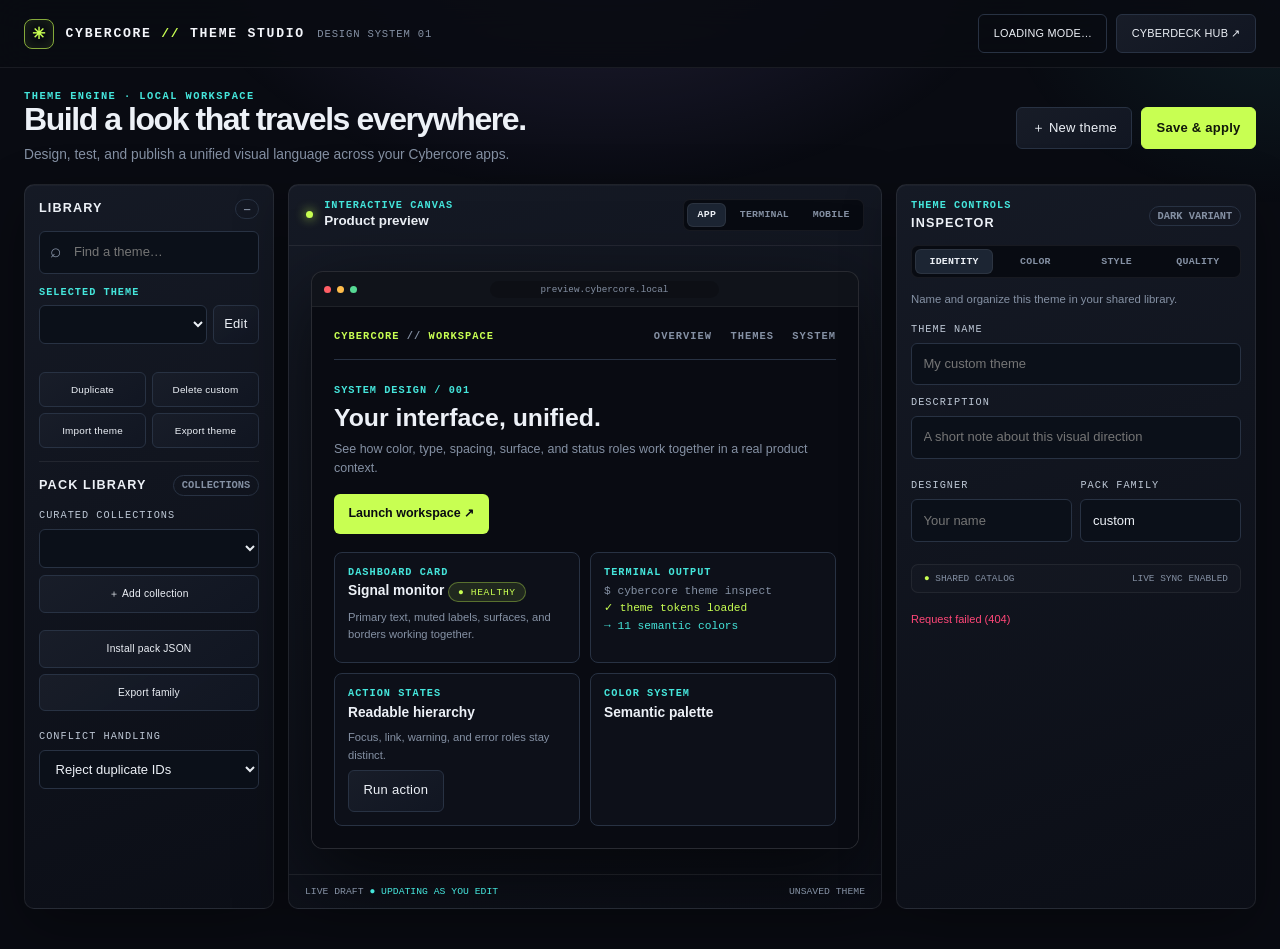
==== commit 53b15956: "fix(theme-studio): make preview launch link open Cyberdeck Hub Turn the sample workspace call to act" ====
--- a/theme-studio/static/index.html
+++ b/theme-studio/static/index.html
@@ -9,6 +9,7 @@
     :root { color-scheme:dark;--bg:#090b12;--fg:#edf1f7;--panel:#111622;--line:#283243;--muted:#8591a4;--acid:#c8ff52;--pink:#ff4778;--cyan:#45e6dc;--purple:#a58bff;--orange:#ffad5c;--red:#ff5d68;--radius:8px;--font-ui:Inter,sans-serif;--font-mono:"JetBrains Mono",monospace;--font-display:Oxanium,sans-serif;--density:1;--dur-mid:.22s; }
     *{box-sizing:border-box}html{scrollbar-color:var(--purple) var(--bg);scrollbar-width:thin}body{margin:0;min-height:100vh;background:var(--bg);color:var(--fg);font:13px/1.55 var(--font-ui);position:relative}button,input,select{font:inherit}button,.button{color:var(--fg);background:linear-gradient(145deg,color-mix(in srgb,var(--panel) 92%,white 3%),var(--panel));border:1px solid var(--line);border-radius:6px;padding:.62rem .9rem;cursor:pointer;text-decoration:none;letter-spacing:.02em;transition:all var(--dur-mid);white-space:nowrap}button:hover,.button:hover{border-color:var(--acid);color:var(--acid);box-shadow:0 0 22px color-mix(in srgb,var(--acid) 16%,transparent);transform:translateY(-1px)}button.primary{background:var(--acid);color:#11180a;border-color:var(--acid);font-weight:800}button.primary:hover{color:#11180a;box-shadow:0 0 28px color-mix(in srgb,var(--acid) 35%,transparent)}button.quiet{background:transparent}input,select{background:#0b1019;color:var(--fg);border:1px solid var(--line);border-radius:6px;padding:.64rem .72rem;width:100%;min-width:0}input:focus,select:focus{outline:1px solid var(--cyan);border-color:var(--cyan);box-shadow:0 0 0 3px color-mix(in srgb,var(--cyan) 11%,transparent)}
     .bg-scanlines,.bg-glow{position:fixed;inset:0;pointer-events:none}.bg-scanlines{z-index:0;opacity:.32;background:repeating-linear-gradient(to bottom,#fff04 0 1px,transparent 1px 5px)}.bg-glow{z-index:0;background:radial-gradient(ellipse 52% 48% at 47% -10%,color-mix(in srgb,var(--purple) 17%,transparent),transparent 66%),radial-gradient(ellipse 30% 32% at 100% 0%,color-mix(in srgb,var(--cyan) 8%,transparent),transparent 72%)}header,main{position:relative;z-index:1}.topbar{height:68px;display:flex;align-items:center;justify-content:space-between;gap:1rem;padding:0 24px;border-bottom:1px solid #ffffff12;background:#090b12e8;backdrop-filter:blur(18px);position:sticky;top:0;z-index:5}.brand{display:flex;align-items:center;gap:.72rem;letter-spacing:.13em;font:700 .82rem var(--font-mono);color:#f4f6fb}.brand-mark{display:grid;place-items:center;width:30px;height:30px;border:1px solid color-mix(in srgb,var(--acid) 65%,transparent);border-radius:8px;color:var(--acid);box-shadow:inset 0 0 14px color-mix(in srgb,var(--acid) 12%,transparent);font-size:1rem}.brand b{color:var(--acid)}.brand small{color:var(--muted);font:500 .66rem var(--font-mono);letter-spacing:.08em;margin-left:.18rem}.header-actions{display:flex;align-items:center;gap:.55rem}.header-actions button,.header-actions .button{font-size:.68rem;text-transform:uppercase}.main-shell{max-width:1800px;margin:auto;padding:22px 24px 40px}.intro{display:flex;align-items:center;justify-content:space-between;gap:1.5rem;margin:0 0 18px}.intro h1{margin:0;font:600 clamp(1.55rem,2.5vw,2.15rem)/1.12 var(--font-display);letter-spacing:-.045em}.intro p{margin:.4rem 0 0;color:var(--muted);font-size:.86rem}.intro .eyebrow,.eyebrow{color:var(--cyan);font:600 .65rem var(--font-mono);letter-spacing:.14em;text-transform:uppercase}.intro-actions{display:flex;gap:.55rem}.workspace{display:grid;grid-template-columns:250px minmax(360px,1fr) 360px;gap:14px;align-items:stretch;min-height:calc(100vh - 175px)}.panel{background:linear-gradient(160deg,color-mix(in srgb,var(--panel) 94%,white 2%),color-mix(in srgb,var(--bg) 72%,var(--panel)));border:1px solid #ffffff14;border-radius:10px;box-shadow:0 18px 55px #0005,inset 0 1px #ffffff08;min-width:0}.library{padding:14px;display:flex;flex-direction:column;gap:12px}.panel-title{display:flex;align-items:center;justify-content:space-between;gap:.6rem}.panel-title h2,.inspector-title{font-size:.79rem;text-transform:uppercase;letter-spacing:.09em;margin:0}.count{font:600 .65rem var(--font-mono);color:var(--muted);border:1px solid var(--line);border-radius:99px;padding:.2rem .48rem}.search-wrap{position:relative}.search-wrap:before{content:'⌕';position:absolute;left:11px;top:5px;color:var(--muted);font-size:1.2rem}.search-wrap input{padding-left:34px}.theme-picker-wrap{display:grid;gap:7px}.theme-row{display:flex;gap:6px}.theme-row select{flex:1}.theme-row button{padding:.55rem .65rem}.library-list{display:grid;gap:7px;overflow:auto;max-height:34vh;padding:2px}.theme-card{padding:10px;border:1px solid #ffffff10;border-radius:8px;background:#ffffff04;cursor:pointer;transition:.18s}.theme-card:hover,.theme-card.selected{border-color:color-mix(in srgb,var(--acid) 45%,var(--line));background:color-mix(in srgb,var(--acid) 5%,var(--panel))}.theme-card.selected{box-shadow:inset 2px 0 var(--acid)}.theme-card-head{display:flex;justify-content:space-between;align-items:center;gap:.5rem}.theme-card-name{font-weight:650;font-size:.8rem}.theme-card-tag{color:var(--muted);font:500 .57rem var(--font-mono);text-transform:uppercase}.theme-card-swatches{display:flex;gap:4px;margin-top:8px}.theme-card-swatches i{height:8px;flex:1;border-radius:4px;background:var(--swatch);border:1px solid #fff2}.library-actions{display:grid;grid-template-columns:1fr 1fr;gap:6px}.library-actions button{font-size:.62rem;padding:.55rem .35rem}.divider{height:1px;background:#ffffff12;margin:1px 0}.pack-controls{display:grid;gap:7px}.pack-controls .actions{display:grid;grid-template-columns:1fr;gap:6px}.actions{display:flex;flex-wrap:wrap;gap:.5rem;margin:.65rem 0}.pack-controls button{font-size:.64rem}.pack-controls .field{margin:0}.preview{padding:0;overflow:hidden;display:flex;flex-direction:column}.preview-top{display:flex;align-items:center;justify-content:space-between;gap:1rem;padding:14px 17px;border-bottom:1px solid #ffffff12}.preview-head{display:flex;align-items:center;gap:.7rem}.preview-head h2{font-size:.84rem;margin:0}.live-dot{width:7px;height:7px;border-radius:50%;background:var(--acid);box-shadow:0 0 11px var(--acid)}.view-tabs,.editor-tabs{display:flex;gap:3px;padding:3px;background:#080b12;border:1px solid #ffffff10;border-radius:7px}.view-tabs button,.editor-tabs button{border:0;background:transparent;padding:.42rem .65rem;color:var(--muted);font:600 .62rem var(--font-mono);text-transform:uppercase}.view-tabs button.active,.editor-tabs button.active{background:#1c2533;color:var(--fg);box-shadow:inset 0 0 0 1px #ffffff12}.canvas{flex:1;padding:22px;min-height:520px;background:radial-gradient(ellipse at center,color-mix(in srgb,var(--purple) 7%,transparent),transparent 65%);display:grid;place-items:center}.device{width:min(100%,760px);min-height:430px;border:1px solid #ffffff20;border-radius:12px;background:#0a0d14;box-shadow:0 25px 80px #0009;overflow:hidden;transition:.22s}.device-bar{height:35px;display:flex;align-items:center;gap:6px;padding:0 12px;background:#ffffff06;border-bottom:1px solid #ffffff10}.device-bar i{width:7px;height:7px;border-radius:50%;background:#ff5e65}.device-bar i:nth-child(2){background:#ffbd4b}.device-bar i:nth-child(3){background:#56d994}.device-url{margin:auto;width:44%;text-align:center;color:var(--muted);font:500 .58rem var(--font-mono);background:#0003;border-radius:99px;padding:.2rem}.sample-app{padding:22px;min-height:390px;background:var(--bg);color:var(--fg);font-family:var(--font-ui)}.sample-nav{display:flex;justify-content:space-between;align-items:center;padding-bottom:16px;border-bottom:1px solid var(--line);font:600 .65rem var(--font-mono);letter-spacing:.1em}.sample-nav strong{color:var(--acid)}.sample-nav span{color:var(--muted)}.sample-hero{padding:24px 0 18px}.sample-hero .eyebrow{color:var(--cyan)}.sample-hero h3{margin:.45rem 0;font:650 1.55rem/1.1 var(--font-display)}.sample-hero p{max-width:480px;color:var(--muted);margin:.55rem 0 1rem;font-size:.78rem}.sample-hero button{background:var(--acid);color:var(--bg);border:0;font-weight:700}.sample-grid{display:grid;grid-template-columns:repeat(2,minmax(0,1fr));gap:10px}.sample-card{background:color-mix(in srgb,var(--bg) 55%,var(--panel));border:1px solid var(--line);border-radius:var(--radius);padding:calc(13px * var(--density,1));min-width:0}.sample-card h3{margin:.15rem 0 .4rem;font-size:.86rem}.sample-card p{color:var(--muted);font-size:.7rem;margin:.35rem 0}.mono{font-family:var(--font-mono)}.badge{display:inline-flex;align-items:center;gap:5px;border-radius:99px;padding:.22rem .55rem;color:var(--acid);background:color-mix(in srgb,var(--acid) 10%,transparent);border:1px solid color-mix(in srgb,var(--acid) 34%,transparent);font:.6rem var(--font-mono);text-transform:uppercase;letter-spacing:.07em}.palette-strip{display:flex;gap:4px;margin-top:.65rem}.palette-strip i{height:20px;flex:1;border-radius:4px;border:1px solid #ffffff22}.preview-foot{display:flex;justify-content:space-between;gap:1rem;padding:11px 16px;border-top:1px solid #ffffff12;color:var(--muted);font:.61rem var(--font-mono)}.preview-foot strong{color:var(--cyan);font-weight:500}.inspector{padding:14px;display:flex;flex-direction:column;gap:12px;overflow:auto}.inspector-head{display:flex;justify-content:space-between;align-items:center}.inspector-head .eyebrow{margin-bottom:3px}.editor-tabs{overflow:auto}.editor-tabs button{flex:1}.editor-pane{display:none}.editor-pane.active{display:block}.pane-intro{color:var(--muted);font-size:.71rem;margin:.1rem 0 .8rem}.field{display:grid;gap:.32rem;margin:.62rem 0}.field label,.eyebrow{font-size:.64rem;letter-spacing:.1em;text-transform:uppercase}.field label{color:#bdc7d5;font-family:var(--font-mono)}.field small{color:var(--muted);font-size:.65rem}.row{display:grid;grid-template-columns:1fr 1fr;gap:.55rem}.swatches{display:grid;grid-template-columns:1fr;gap:5px;margin-top:.5rem}.swatch{display:grid;grid-template-columns:minmax(85px,1fr) 34px minmax(80px,.8fr);align-items:center;gap:7px;color:#c5cedb;font:500 .65rem var(--font-mono);text-transform:capitalize;border-bottom:1px solid #ffffff09;padding:4px 0}.swatch input[type=color]{width:34px;height:29px;padding:3px;border-radius:5px}.swatch input[type=text]{font: .65rem var(--font-mono);padding:.45rem}.contrast-box{padding:9px 10px;background:#0a0e15;border:1px solid #ffffff12;border-radius:7px;margin-top:10px}#contrast{color:#b6c2d0;min-height:1.5rem;font-size:.68rem}#contrast.warning{color:var(--orange)}.quality-label{font:600 .6rem var(--font-mono);color:var(--cyan);letter-spacing:.08em;text-transform:uppercase}.status{min-height:1.25rem;color:var(--muted);font-size:.69rem;margin:.4rem 0}.status.error{color:var(--pink)}.status.ok{color:var(--acid)}.design-grid{display:grid;grid-template-columns:1fr 1fr;gap:0 .6rem}.choice-row{display:grid;grid-template-columns:repeat(3,1fr);gap:5px}.choice-row button{font-size:.6rem;padding:.55rem .3rem}.utility-stack{display:grid;gap:8px}.utility-stack .actions{margin:0;display:grid;grid-template-columns:1fr 1fr}.utility-stack button{font-size:.63rem;padding:.55rem .4rem}.pack-preview{display:grid;gap:.35rem;padding:.65rem;margin:.4rem 0;border:1px solid var(--line);border-radius:7px;background:#080b12;color:var(--muted);font-size:.66rem}.pack-preview[hidden]{display:none}.pack-swatches{display:flex;gap:.3rem}.pack-swatches i{width:1.2rem;height:1.2rem;border:1px solid var(--line);border-radius:4px}.statusline{display:flex;align-items:center;justify-content:space-between;gap:1rem;padding:8px 12px;border:1px solid #ffffff10;border-radius:7px;background:#ffffff04;color:var(--muted);font:.59rem var(--font-mono)}.statusline .ready{color:var(--acid)}
+    .sample-hero .launch-link{display:inline-flex;align-items:center;padding:.62rem .9rem;border-radius:6px;background:var(--acid);color:var(--bg);font-size:.78rem;font-weight:700;text-decoration:none;transition:filter .18s,transform .18s}.sample-hero .launch-link:hover{filter:brightness(1.12);transform:translateY(-1px)}
     .device.mobile{width:min(100%,390px);min-height:520px;border-radius:26px;padding:8px;background:#05070b}.device.mobile .device-bar{border-radius:20px 20px 0 0}.device.mobile .sample-app{min-height:480px}.device.mobile .sample-nav span{display:none}.device.mobile .sample-grid{grid-template-columns:1fr}.device.mobile .sample-hero h3{font-size:1.25rem}.device.terminal{border-radius:7px}.device.terminal .sample-app{font-family:var(--font-mono);background:color-mix(in srgb,var(--bg) 85%,black)}.device.terminal .sample-hero{border-left:2px solid var(--acid);padding-left:16px}.device.terminal .sample-hero h3{font-family:var(--font-mono);font-size:1.1rem}.device.terminal .sample-nav{color:var(--cyan)}
     @media(max-width:1200px){.workspace{grid-template-columns:220px minmax(320px,1fr)}.inspector{grid-column:1/-1}}
     @media(max-width:760px){.topbar{height:auto;min-height:62px;padding:10px 14px}.brand small{display:none}.header-actions .button{display:none}.main-shell{padding:16px 12px}.intro{display:block}.intro-actions{margin-top:12px}.workspace{grid-template-columns:1fr}.library{order:2}.preview{order:1}.inspector{order:3;grid-column:auto;display:flex}.editor-pane{display:none}.editor-pane.active{display:block}.canvas{padding:12px;min-height:400px}.device{min-height:390px}.sample-app{padding:15px}.sample-grid{gap:6px}.sample-card{padding:10px}.view-tabs button{padding:.4rem}.library-list{max-height:260px}}
@@ -38,7 +39,7 @@
       </aside>
       <section class="panel preview" aria-labelledby="preview-title">
         <div class="preview-top"><div class="preview-head"><span class="live-dot"></span><div><div class="eyebrow">Interactive canvas</div><h2 id="preview-title">Product preview</h2></div></div><div class="view-tabs" role="tablist" aria-label="Preview format"><button class="active" data-preview="dashboard" type="button">App</button><button data-preview="terminal" type="button">Terminal</button><button data-preview="mobile" type="button">Mobile</button></div></div>
-        <div class="canvas"><div class="device"><div class="device-bar"><i></i><i></i><i></i><span class="device-url">preview.cybercore.local</span></div><div class="sample-app"><div class="sample-nav"><strong>CYBERCORE <span>//</span> WORKSPACE</strong><span>OVERVIEW　 THEMES　 SYSTEM</span></div><div class="sample-hero"><div class="eyebrow">SYSTEM DESIGN / 001</div><h3>Your interface, unified.</h3><p>See how color, type, spacing, surface, and status roles work together in a real product context.</p><button type="button">Launch workspace ↗</button></div><div class="sample-grid"><article class="sample-card"><div class="eyebrow">Dashboard card</div><h3>Signal monitor <span class="badge">● HEALTHY</span></h3><p>Primary text, muted labels, surfaces, and borders working together.</p></article><article class="sample-card"><div class="eyebrow">Terminal output</div><p class="mono">$ cybercore theme inspect<br><span style="color:var(--acid)">✓ theme tokens loaded</span><br><span style="color:var(--cyan)">→ 11 semantic colors</span></p></article><article class="sample-card"><div class="eyebrow">Action states</div><h3>Readable hierarchy</h3><p>Focus, link, warning, and error roles stay distinct.</p><button type="button">Run action</button></article><article class="sample-card"><div class="eyebrow">Color system</div><h3>Semantic palette</h3><div id="palette-strip" class="palette-strip"></div></article></div></div></div></div>
+        <div class="canvas"><div class="device"><div class="device-bar"><i></i><i></i><i></i><span class="device-url">preview.cybercore.local</span></div><div class="sample-app"><div class="sample-nav"><strong>CYBERCORE <span>//</span> WORKSPACE</strong><span>OVERVIEW　 THEMES　 SYSTEM</span></div><div class="sample-hero"><div class="eyebrow">SYSTEM DESIGN / 001</div><h3>Your interface, unified.</h3><p>See how color, type, spacing, surface, and status roles work together in a real product context.</p><a class="launch-link" href="http://127.0.0.1:8080/" target="_blank" rel="noopener noreferrer">Launch workspace ↗</a></div><div class="sample-grid"><article class="sample-card"><div class="eyebrow">Dashboard card</div><h3>Signal monitor <span class="badge">● HEALTHY</span></h3><p>Primary text, muted labels, surfaces, and borders working together.</p></article><article class="sample-card"><div class="eyebrow">Terminal output</div><p class="mono">$ cybercore theme inspect<br><span style="color:var(--acid)">✓ theme tokens loaded</span><br><span style="color:var(--cyan)">→ 11 semantic colors</span></p></article><article class="sample-card"><div class="eyebrow">Action states</div><h3>Readable hierarchy</h3><p>Focus, link, warning, and error roles stay distinct.</p><button type="button">Run action</button></article><article class="sample-card"><div class="eyebrow">Color system</div><h3>Semantic palette</h3><div id="palette-strip" class="palette-strip"></div></article></div></div></div></div>
         <div class="preview-foot"><span>LIVE DRAFT <strong>● UPDATING AS YOU EDIT</strong></span><span id="preview-theme-name">UNSAVED THEME</span></div>
       </section>
       <aside class="panel inspector" aria-label="Theme inspector">
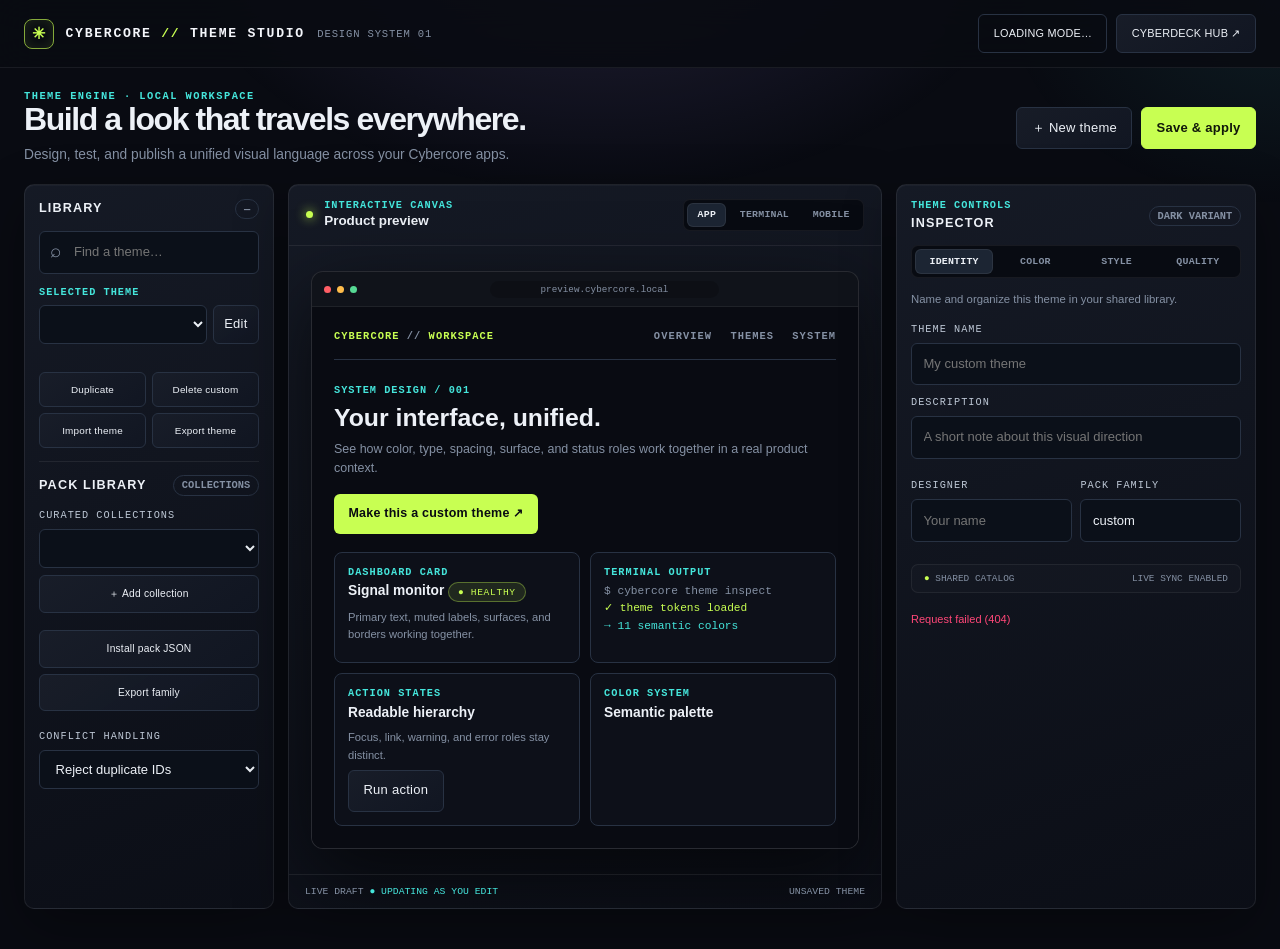
==== commit 0aad4ba6: "feat(theme-studio): create custom drafts from the live preview Replace the preview’s outbound Cyberd" ====
--- a/theme-studio/static/index.html
+++ b/theme-studio/static/index.html
@@ -9,7 +9,7 @@
     :root { color-scheme:dark;--bg:#090b12;--fg:#edf1f7;--panel:#111622;--line:#283243;--muted:#8591a4;--acid:#c8ff52;--pink:#ff4778;--cyan:#45e6dc;--purple:#a58bff;--orange:#ffad5c;--red:#ff5d68;--radius:8px;--font-ui:Inter,sans-serif;--font-mono:"JetBrains Mono",monospace;--font-display:Oxanium,sans-serif;--density:1;--dur-mid:.22s; }
     *{box-sizing:border-box}html{scrollbar-color:var(--purple) var(--bg);scrollbar-width:thin}body{margin:0;min-height:100vh;background:var(--bg);color:var(--fg);font:13px/1.55 var(--font-ui);position:relative}button,input,select{font:inherit}button,.button{color:var(--fg);background:linear-gradient(145deg,color-mix(in srgb,var(--panel) 92%,white 3%),var(--panel));border:1px solid var(--line);border-radius:6px;padding:.62rem .9rem;cursor:pointer;text-decoration:none;letter-spacing:.02em;transition:all var(--dur-mid);white-space:nowrap}button:hover,.button:hover{border-color:var(--acid);color:var(--acid);box-shadow:0 0 22px color-mix(in srgb,var(--acid) 16%,transparent);transform:translateY(-1px)}button.primary{background:var(--acid);color:#11180a;border-color:var(--acid);font-weight:800}button.primary:hover{color:#11180a;box-shadow:0 0 28px color-mix(in srgb,var(--acid) 35%,transparent)}button.quiet{background:transparent}input,select{background:#0b1019;color:var(--fg);border:1px solid var(--line);border-radius:6px;padding:.64rem .72rem;width:100%;min-width:0}input:focus,select:focus{outline:1px solid var(--cyan);border-color:var(--cyan);box-shadow:0 0 0 3px color-mix(in srgb,var(--cyan) 11%,transparent)}
     .bg-scanlines,.bg-glow{position:fixed;inset:0;pointer-events:none}.bg-scanlines{z-index:0;opacity:.32;background:repeating-linear-gradient(to bottom,#fff04 0 1px,transparent 1px 5px)}.bg-glow{z-index:0;background:radial-gradient(ellipse 52% 48% at 47% -10%,color-mix(in srgb,var(--purple) 17%,transparent),transparent 66%),radial-gradient(ellipse 30% 32% at 100% 0%,color-mix(in srgb,var(--cyan) 8%,transparent),transparent 72%)}header,main{position:relative;z-index:1}.topbar{height:68px;display:flex;align-items:center;justify-content:space-between;gap:1rem;padding:0 24px;border-bottom:1px solid #ffffff12;background:#090b12e8;backdrop-filter:blur(18px);position:sticky;top:0;z-index:5}.brand{display:flex;align-items:center;gap:.72rem;letter-spacing:.13em;font:700 .82rem var(--font-mono);color:#f4f6fb}.brand-mark{display:grid;place-items:center;width:30px;height:30px;border:1px solid color-mix(in srgb,var(--acid) 65%,transparent);border-radius:8px;color:var(--acid);box-shadow:inset 0 0 14px color-mix(in srgb,var(--acid) 12%,transparent);font-size:1rem}.brand b{color:var(--acid)}.brand small{color:var(--muted);font:500 .66rem var(--font-mono);letter-spacing:.08em;margin-left:.18rem}.header-actions{display:flex;align-items:center;gap:.55rem}.header-actions button,.header-actions .button{font-size:.68rem;text-transform:uppercase}.main-shell{max-width:1800px;margin:auto;padding:22px 24px 40px}.intro{display:flex;align-items:center;justify-content:space-between;gap:1.5rem;margin:0 0 18px}.intro h1{margin:0;font:600 clamp(1.55rem,2.5vw,2.15rem)/1.12 var(--font-display);letter-spacing:-.045em}.intro p{margin:.4rem 0 0;color:var(--muted);font-size:.86rem}.intro .eyebrow,.eyebrow{color:var(--cyan);font:600 .65rem var(--font-mono);letter-spacing:.14em;text-transform:uppercase}.intro-actions{display:flex;gap:.55rem}.workspace{display:grid;grid-template-columns:250px minmax(360px,1fr) 360px;gap:14px;align-items:stretch;min-height:calc(100vh - 175px)}.panel{background:linear-gradient(160deg,color-mix(in srgb,var(--panel) 94%,white 2%),color-mix(in srgb,var(--bg) 72%,var(--panel)));border:1px solid #ffffff14;border-radius:10px;box-shadow:0 18px 55px #0005,inset 0 1px #ffffff08;min-width:0}.library{padding:14px;display:flex;flex-direction:column;gap:12px}.panel-title{display:flex;align-items:center;justify-content:space-between;gap:.6rem}.panel-title h2,.inspector-title{font-size:.79rem;text-transform:uppercase;letter-spacing:.09em;margin:0}.count{font:600 .65rem var(--font-mono);color:var(--muted);border:1px solid var(--line);border-radius:99px;padding:.2rem .48rem}.search-wrap{position:relative}.search-wrap:before{content:'⌕';position:absolute;left:11px;top:5px;color:var(--muted);font-size:1.2rem}.search-wrap input{padding-left:34px}.theme-picker-wrap{display:grid;gap:7px}.theme-row{display:flex;gap:6px}.theme-row select{flex:1}.theme-row button{padding:.55rem .65rem}.library-list{display:grid;gap:7px;overflow:auto;max-height:34vh;padding:2px}.theme-card{padding:10px;border:1px solid #ffffff10;border-radius:8px;background:#ffffff04;cursor:pointer;transition:.18s}.theme-card:hover,.theme-card.selected{border-color:color-mix(in srgb,var(--acid) 45%,var(--line));background:color-mix(in srgb,var(--acid) 5%,var(--panel))}.theme-card.selected{box-shadow:inset 2px 0 var(--acid)}.theme-card-head{display:flex;justify-content:space-between;align-items:center;gap:.5rem}.theme-card-name{font-weight:650;font-size:.8rem}.theme-card-tag{color:var(--muted);font:500 .57rem var(--font-mono);text-transform:uppercase}.theme-card-swatches{display:flex;gap:4px;margin-top:8px}.theme-card-swatches i{height:8px;flex:1;border-radius:4px;background:var(--swatch);border:1px solid #fff2}.library-actions{display:grid;grid-template-columns:1fr 1fr;gap:6px}.library-actions button{font-size:.62rem;padding:.55rem .35rem}.divider{height:1px;background:#ffffff12;margin:1px 0}.pack-controls{display:grid;gap:7px}.pack-controls .actions{display:grid;grid-template-columns:1fr;gap:6px}.actions{display:flex;flex-wrap:wrap;gap:.5rem;margin:.65rem 0}.pack-controls button{font-size:.64rem}.pack-controls .field{margin:0}.preview{padding:0;overflow:hidden;display:flex;flex-direction:column}.preview-top{display:flex;align-items:center;justify-content:space-between;gap:1rem;padding:14px 17px;border-bottom:1px solid #ffffff12}.preview-head{display:flex;align-items:center;gap:.7rem}.preview-head h2{font-size:.84rem;margin:0}.live-dot{width:7px;height:7px;border-radius:50%;background:var(--acid);box-shadow:0 0 11px var(--acid)}.view-tabs,.editor-tabs{display:flex;gap:3px;padding:3px;background:#080b12;border:1px solid #ffffff10;border-radius:7px}.view-tabs button,.editor-tabs button{border:0;background:transparent;padding:.42rem .65rem;color:var(--muted);font:600 .62rem var(--font-mono);text-transform:uppercase}.view-tabs button.active,.editor-tabs button.active{background:#1c2533;color:var(--fg);box-shadow:inset 0 0 0 1px #ffffff12}.canvas{flex:1;padding:22px;min-height:520px;background:radial-gradient(ellipse at center,color-mix(in srgb,var(--purple) 7%,transparent),transparent 65%);display:grid;place-items:center}.device{width:min(100%,760px);min-height:430px;border:1px solid #ffffff20;border-radius:12px;background:#0a0d14;box-shadow:0 25px 80px #0009;overflow:hidden;transition:.22s}.device-bar{height:35px;display:flex;align-items:center;gap:6px;padding:0 12px;background:#ffffff06;border-bottom:1px solid #ffffff10}.device-bar i{width:7px;height:7px;border-radius:50%;background:#ff5e65}.device-bar i:nth-child(2){background:#ffbd4b}.device-bar i:nth-child(3){background:#56d994}.device-url{margin:auto;width:44%;text-align:center;color:var(--muted);font:500 .58rem var(--font-mono);background:#0003;border-radius:99px;padding:.2rem}.sample-app{padding:22px;min-height:390px;background:var(--bg);color:var(--fg);font-family:var(--font-ui)}.sample-nav{display:flex;justify-content:space-between;align-items:center;padding-bottom:16px;border-bottom:1px solid var(--line);font:600 .65rem var(--font-mono);letter-spacing:.1em}.sample-nav strong{color:var(--acid)}.sample-nav span{color:var(--muted)}.sample-hero{padding:24px 0 18px}.sample-hero .eyebrow{color:var(--cyan)}.sample-hero h3{margin:.45rem 0;font:650 1.55rem/1.1 var(--font-display)}.sample-hero p{max-width:480px;color:var(--muted);margin:.55rem 0 1rem;font-size:.78rem}.sample-hero button{background:var(--acid);color:var(--bg);border:0;font-weight:700}.sample-grid{display:grid;grid-template-columns:repeat(2,minmax(0,1fr));gap:10px}.sample-card{background:color-mix(in srgb,var(--bg) 55%,var(--panel));border:1px solid var(--line);border-radius:var(--radius);padding:calc(13px * var(--density,1));min-width:0}.sample-card h3{margin:.15rem 0 .4rem;font-size:.86rem}.sample-card p{color:var(--muted);font-size:.7rem;margin:.35rem 0}.mono{font-family:var(--font-mono)}.badge{display:inline-flex;align-items:center;gap:5px;border-radius:99px;padding:.22rem .55rem;color:var(--acid);background:color-mix(in srgb,var(--acid) 10%,transparent);border:1px solid color-mix(in srgb,var(--acid) 34%,transparent);font:.6rem var(--font-mono);text-transform:uppercase;letter-spacing:.07em}.palette-strip{display:flex;gap:4px;margin-top:.65rem}.palette-strip i{height:20px;flex:1;border-radius:4px;border:1px solid #ffffff22}.preview-foot{display:flex;justify-content:space-between;gap:1rem;padding:11px 16px;border-top:1px solid #ffffff12;color:var(--muted);font:.61rem var(--font-mono)}.preview-foot strong{color:var(--cyan);font-weight:500}.inspector{padding:14px;display:flex;flex-direction:column;gap:12px;overflow:auto}.inspector-head{display:flex;justify-content:space-between;align-items:center}.inspector-head .eyebrow{margin-bottom:3px}.editor-tabs{overflow:auto}.editor-tabs button{flex:1}.editor-pane{display:none}.editor-pane.active{display:block}.pane-intro{color:var(--muted);font-size:.71rem;margin:.1rem 0 .8rem}.field{display:grid;gap:.32rem;margin:.62rem 0}.field label,.eyebrow{font-size:.64rem;letter-spacing:.1em;text-transform:uppercase}.field label{color:#bdc7d5;font-family:var(--font-mono)}.field small{color:var(--muted);font-size:.65rem}.row{display:grid;grid-template-columns:1fr 1fr;gap:.55rem}.swatches{display:grid;grid-template-columns:1fr;gap:5px;margin-top:.5rem}.swatch{display:grid;grid-template-columns:minmax(85px,1fr) 34px minmax(80px,.8fr);align-items:center;gap:7px;color:#c5cedb;font:500 .65rem var(--font-mono);text-transform:capitalize;border-bottom:1px solid #ffffff09;padding:4px 0}.swatch input[type=color]{width:34px;height:29px;padding:3px;border-radius:5px}.swatch input[type=text]{font: .65rem var(--font-mono);padding:.45rem}.contrast-box{padding:9px 10px;background:#0a0e15;border:1px solid #ffffff12;border-radius:7px;margin-top:10px}#contrast{color:#b6c2d0;min-height:1.5rem;font-size:.68rem}#contrast.warning{color:var(--orange)}.quality-label{font:600 .6rem var(--font-mono);color:var(--cyan);letter-spacing:.08em;text-transform:uppercase}.status{min-height:1.25rem;color:var(--muted);font-size:.69rem;margin:.4rem 0}.status.error{color:var(--pink)}.status.ok{color:var(--acid)}.design-grid{display:grid;grid-template-columns:1fr 1fr;gap:0 .6rem}.choice-row{display:grid;grid-template-columns:repeat(3,1fr);gap:5px}.choice-row button{font-size:.6rem;padding:.55rem .3rem}.utility-stack{display:grid;gap:8px}.utility-stack .actions{margin:0;display:grid;grid-template-columns:1fr 1fr}.utility-stack button{font-size:.63rem;padding:.55rem .4rem}.pack-preview{display:grid;gap:.35rem;padding:.65rem;margin:.4rem 0;border:1px solid var(--line);border-radius:7px;background:#080b12;color:var(--muted);font-size:.66rem}.pack-preview[hidden]{display:none}.pack-swatches{display:flex;gap:.3rem}.pack-swatches i{width:1.2rem;height:1.2rem;border:1px solid var(--line);border-radius:4px}.statusline{display:flex;align-items:center;justify-content:space-between;gap:1rem;padding:8px 12px;border:1px solid #ffffff10;border-radius:7px;background:#ffffff04;color:var(--muted);font:.59rem var(--font-mono)}.statusline .ready{color:var(--acid)}
-    .sample-hero .launch-link{display:inline-flex;align-items:center;padding:.62rem .9rem;border-radius:6px;background:var(--acid);color:var(--bg);font-size:.78rem;font-weight:700;text-decoration:none;transition:filter .18s,transform .18s}.sample-hero .launch-link:hover{filter:brightness(1.12);transform:translateY(-1px)}
+    .sample-hero .create-theme-action{display:inline-flex;align-items:center;padding:.62rem .9rem;border-radius:6px;background:var(--acid);color:var(--bg);font-size:.78rem;font-weight:700;text-decoration:none;transition:filter .18s,transform .18s}.sample-hero .create-theme-action:hover{filter:brightness(1.12);transform:translateY(-1px)}
     .device.mobile{width:min(100%,390px);min-height:520px;border-radius:26px;padding:8px;background:#05070b}.device.mobile .device-bar{border-radius:20px 20px 0 0}.device.mobile .sample-app{min-height:480px}.device.mobile .sample-nav span{display:none}.device.mobile .sample-grid{grid-template-columns:1fr}.device.mobile .sample-hero h3{font-size:1.25rem}.device.terminal{border-radius:7px}.device.terminal .sample-app{font-family:var(--font-mono);background:color-mix(in srgb,var(--bg) 85%,black)}.device.terminal .sample-hero{border-left:2px solid var(--acid);padding-left:16px}.device.terminal .sample-hero h3{font-family:var(--font-mono);font-size:1.1rem}.device.terminal .sample-nav{color:var(--cyan)}
     @media(max-width:1200px){.workspace{grid-template-columns:220px minmax(320px,1fr)}.inspector{grid-column:1/-1}}
     @media(max-width:760px){.topbar{height:auto;min-height:62px;padding:10px 14px}.brand small{display:none}.header-actions .button{display:none}.main-shell{padding:16px 12px}.intro{display:block}.intro-actions{margin-top:12px}.workspace{grid-template-columns:1fr}.library{order:2}.preview{order:1}.inspector{order:3;grid-column:auto;display:flex}.editor-pane{display:none}.editor-pane.active{display:block}.canvas{padding:12px;min-height:400px}.device{min-height:390px}.sample-app{padding:15px}.sample-grid{gap:6px}.sample-card{padding:10px}.view-tabs button{padding:.4rem}.library-list{max-height:260px}}
@@ -39,7 +39,7 @@
       </aside>
       <section class="panel preview" aria-labelledby="preview-title">
         <div class="preview-top"><div class="preview-head"><span class="live-dot"></span><div><div class="eyebrow">Interactive canvas</div><h2 id="preview-title">Product preview</h2></div></div><div class="view-tabs" role="tablist" aria-label="Preview format"><button class="active" data-preview="dashboard" type="button">App</button><button data-preview="terminal" type="button">Terminal</button><button data-preview="mobile" type="button">Mobile</button></div></div>
-        <div class="canvas"><div class="device"><div class="device-bar"><i></i><i></i><i></i><span class="device-url">preview.cybercore.local</span></div><div class="sample-app"><div class="sample-nav"><strong>CYBERCORE <span>//</span> WORKSPACE</strong><span>OVERVIEW　 THEMES　 SYSTEM</span></div><div class="sample-hero"><div class="eyebrow">SYSTEM DESIGN / 001</div><h3>Your interface, unified.</h3><p>See how color, type, spacing, surface, and status roles work together in a real product context.</p><a class="launch-link" href="http://127.0.0.1:8080/" target="_blank" rel="noopener noreferrer">Launch workspace ↗</a></div><div class="sample-grid"><article class="sample-card"><div class="eyebrow">Dashboard card</div><h3>Signal monitor <span class="badge">● HEALTHY</span></h3><p>Primary text, muted labels, surfaces, and borders working together.</p></article><article class="sample-card"><div class="eyebrow">Terminal output</div><p class="mono">$ cybercore theme inspect<br><span style="color:var(--acid)">✓ theme tokens loaded</span><br><span style="color:var(--cyan)">→ 11 semantic colors</span></p></article><article class="sample-card"><div class="eyebrow">Action states</div><h3>Readable hierarchy</h3><p>Focus, link, warning, and error roles stay distinct.</p><button type="button">Run action</button></article><article class="sample-card"><div class="eyebrow">Color system</div><h3>Semantic palette</h3><div id="palette-strip" class="palette-strip"></div></article></div></div></div></div>
+        <div class="canvas"><div class="device"><div class="device-bar"><i></i><i></i><i></i><span class="device-url">preview.cybercore.local</span></div><div class="sample-app"><div class="sample-nav"><strong>CYBERCORE <span>//</span> WORKSPACE</strong><span>OVERVIEW　 THEMES　 SYSTEM</span></div><div class="sample-hero"><div class="eyebrow">SYSTEM DESIGN / 001</div><h3>Your interface, unified.</h3><p>See how color, type, spacing, surface, and status roles work together in a real product context.</p><button class="create-theme-action" id="create-from-preview" type="button">Make this a custom theme ↗</button></div><div class="sample-grid"><article class="sample-card"><div class="eyebrow">Dashboard card</div><h3>Signal monitor <span class="badge">● HEALTHY</span></h3><p>Primary text, muted labels, surfaces, and borders working together.</p></article><article class="sample-card"><div class="eyebrow">Terminal output</div><p class="mono">$ cybercore theme inspect<br><span style="color:var(--acid)">✓ theme tokens loaded</span><br><span style="color:var(--cyan)">→ 11 semantic colors</span></p></article><article class="sample-card"><div class="eyebrow">Action states</div><h3>Readable hierarchy</h3><p>Focus, link, warning, and error roles stay distinct.</p><button type="button">Run action</button></article><article class="sample-card"><div class="eyebrow">Color system</div><h3>Semantic palette</h3><div id="palette-strip" class="palette-strip"></div></article></div></div></div></div>
         <div class="preview-foot"><span>LIVE DRAFT <strong>● UPDATING AS YOU EDIT</strong></span><span id="preview-theme-name">UNSAVED THEME</span></div>
       </section>
       <aside class="panel inspector" aria-label="Theme inspector">
@@ -163,6 +163,17 @@
   preview();
   message('Editing a new copy of '+source.document.metadata.name+'. Save when ready.','ok');
 }
+function createThemeFromPreview() {
+  const draft=currentDocument();
+  const sourceName=el('name').value.trim() || themes.find(theme=>theme.id===activeId)?.document.metadata.name || 'Custom theme';
+  const base=sourceName+' Custom', slug=value=>value.toLowerCase().replace(/[^a-z0-9]+/g,'-').replace(/^-|-$/g,'').slice(0,64) || 'custom-theme';
+  const ids=new Set(themes.map(theme=>theme.id)),root=slug(base);let name=base,id=root,suffix=2;
+  while(ids.has(id)){const tail='-'+suffix;id=root.slice(0,64-tail.length)+tail;name=base+' '+suffix++;}
+  draft.metadata.name=name;draft.metadata.id=id;editingId=null;
+  editDocument(draft);
+  document.querySelector('[data-editor-tab="identity"]').click();
+  el('name').focus();message('Custom draft created from the current preview. Name it, then save and apply.','ok');
+}
 async function saveTheme() {
   try { const result=await request('/api/themes',{method:'POST',headers:{'Content-Type':'application/json'},body:JSON.stringify(currentDocument())}); editingId=result.id; await refreshLibrary(result.id); message('Saved and applied '+result.name+'.','ok'); }
   catch(error) { message(error.message,'error'); }
@@ -271,6 +282,7 @@
 el('theme-picker').addEventListener('change',async event=>{try{await request('/api/active/'+encodeURIComponent(event.target.value),{method:'POST'});await applyTheme(event.target.value);renderThemeList();}catch(error){message(error.message,'error');}});
 el('load-theme').addEventListener('click',()=>{const selected=themes.find(theme=>theme.id===el('theme-picker').value);if(selected){editDocument(selected.document,selected.builtin?null:selected.id);message('Editing '+selected.document.metadata.name+'.','ok');}});
 el('new-theme').addEventListener('click',newTheme);el('duplicate-theme').addEventListener('click',duplicateTheme);el('save-theme').addEventListener('click',saveTheme);el('delete-theme').addEventListener('click',deleteTheme);
+el('create-from-preview').addEventListener('click',createThemeFromPreview);
 el('import-theme').addEventListener('click',()=>el('file').click());el('file').addEventListener('change',event=>importTheme(event.target.files[0]));el('export-theme').addEventListener('click',exportTheme);
 el('export-pack').addEventListener('click',exportPack);el('import-pack').addEventListener('click',()=>el('pack-file').click());el('pack-file').addEventListener('change',event=>importPack(event.target.files[0]));
 el('install-curated-pack').addEventListener('click',installCuratedPack);
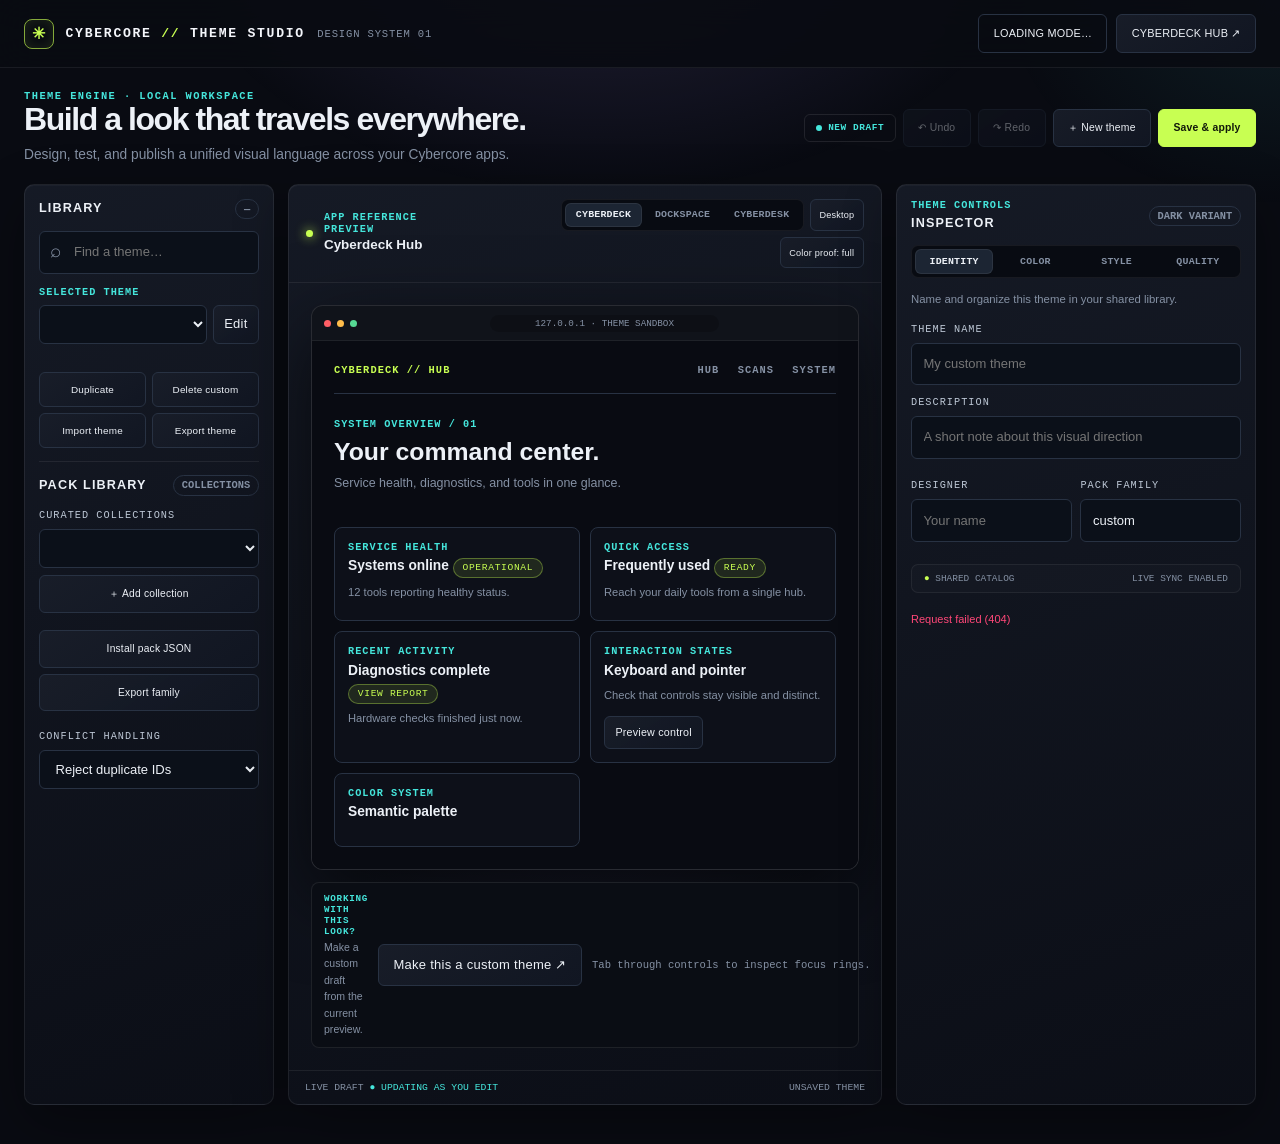
==== commit 6d8434e9: "feat(theme-studio): add draft history and app previews Track editor snapshots for undo and redo, sho" ====
--- a/theme-studio/static/index.html
+++ b/theme-studio/static/index.html
@@ -10,9 +10,10 @@
     *{box-sizing:border-box}html{scrollbar-color:var(--purple) var(--bg);scrollbar-width:thin}body{margin:0;min-height:100vh;background:var(--bg);color:var(--fg);font:13px/1.55 var(--font-ui);position:relative}button,input,select{font:inherit}button,.button{color:var(--fg);background:linear-gradient(145deg,color-mix(in srgb,var(--panel) 92%,white 3%),var(--panel));border:1px solid var(--line);border-radius:6px;padding:.62rem .9rem;cursor:pointer;text-decoration:none;letter-spacing:.02em;transition:all var(--dur-mid);white-space:nowrap}button:hover,.button:hover{border-color:var(--acid);color:var(--acid);box-shadow:0 0 22px color-mix(in srgb,var(--acid) 16%,transparent);transform:translateY(-1px)}button.primary{background:var(--acid);color:#11180a;border-color:var(--acid);font-weight:800}button.primary:hover{color:#11180a;box-shadow:0 0 28px color-mix(in srgb,var(--acid) 35%,transparent)}button.quiet{background:transparent}input,select{background:#0b1019;color:var(--fg);border:1px solid var(--line);border-radius:6px;padding:.64rem .72rem;width:100%;min-width:0}input:focus,select:focus{outline:1px solid var(--cyan);border-color:var(--cyan);box-shadow:0 0 0 3px color-mix(in srgb,var(--cyan) 11%,transparent)}
     .bg-scanlines,.bg-glow{position:fixed;inset:0;pointer-events:none}.bg-scanlines{z-index:0;opacity:.32;background:repeating-linear-gradient(to bottom,#fff04 0 1px,transparent 1px 5px)}.bg-glow{z-index:0;background:radial-gradient(ellipse 52% 48% at 47% -10%,color-mix(in srgb,var(--purple) 17%,transparent),transparent 66%),radial-gradient(ellipse 30% 32% at 100% 0%,color-mix(in srgb,var(--cyan) 8%,transparent),transparent 72%)}header,main{position:relative;z-index:1}.topbar{height:68px;display:flex;align-items:center;justify-content:space-between;gap:1rem;padding:0 24px;border-bottom:1px solid #ffffff12;background:#090b12e8;backdrop-filter:blur(18px);position:sticky;top:0;z-index:5}.brand{display:flex;align-items:center;gap:.72rem;letter-spacing:.13em;font:700 .82rem var(--font-mono);color:#f4f6fb}.brand-mark{display:grid;place-items:center;width:30px;height:30px;border:1px solid color-mix(in srgb,var(--acid) 65%,transparent);border-radius:8px;color:var(--acid);box-shadow:inset 0 0 14px color-mix(in srgb,var(--acid) 12%,transparent);font-size:1rem}.brand b{color:var(--acid)}.brand small{color:var(--muted);font:500 .66rem var(--font-mono);letter-spacing:.08em;margin-left:.18rem}.header-actions{display:flex;align-items:center;gap:.55rem}.header-actions button,.header-actions .button{font-size:.68rem;text-transform:uppercase}.main-shell{max-width:1800px;margin:auto;padding:22px 24px 40px}.intro{display:flex;align-items:center;justify-content:space-between;gap:1.5rem;margin:0 0 18px}.intro h1{margin:0;font:600 clamp(1.55rem,2.5vw,2.15rem)/1.12 var(--font-display);letter-spacing:-.045em}.intro p{margin:.4rem 0 0;color:var(--muted);font-size:.86rem}.intro .eyebrow,.eyebrow{color:var(--cyan);font:600 .65rem var(--font-mono);letter-spacing:.14em;text-transform:uppercase}.intro-actions{display:flex;gap:.55rem}.workspace{display:grid;grid-template-columns:250px minmax(360px,1fr) 360px;gap:14px;align-items:stretch;min-height:calc(100vh - 175px)}.panel{background:linear-gradient(160deg,color-mix(in srgb,var(--panel) 94%,white 2%),color-mix(in srgb,var(--bg) 72%,var(--panel)));border:1px solid #ffffff14;border-radius:10px;box-shadow:0 18px 55px #0005,inset 0 1px #ffffff08;min-width:0}.library{padding:14px;display:flex;flex-direction:column;gap:12px}.panel-title{display:flex;align-items:center;justify-content:space-between;gap:.6rem}.panel-title h2,.inspector-title{font-size:.79rem;text-transform:uppercase;letter-spacing:.09em;margin:0}.count{font:600 .65rem var(--font-mono);color:var(--muted);border:1px solid var(--line);border-radius:99px;padding:.2rem .48rem}.search-wrap{position:relative}.search-wrap:before{content:'⌕';position:absolute;left:11px;top:5px;color:var(--muted);font-size:1.2rem}.search-wrap input{padding-left:34px}.theme-picker-wrap{display:grid;gap:7px}.theme-row{display:flex;gap:6px}.theme-row select{flex:1}.theme-row button{padding:.55rem .65rem}.library-list{display:grid;gap:7px;overflow:auto;max-height:34vh;padding:2px}.theme-card{padding:10px;border:1px solid #ffffff10;border-radius:8px;background:#ffffff04;cursor:pointer;transition:.18s}.theme-card:hover,.theme-card.selected{border-color:color-mix(in srgb,var(--acid) 45%,var(--line));background:color-mix(in srgb,var(--acid) 5%,var(--panel))}.theme-card.selected{box-shadow:inset 2px 0 var(--acid)}.theme-card-head{display:flex;justify-content:space-between;align-items:center;gap:.5rem}.theme-card-name{font-weight:650;font-size:.8rem}.theme-card-tag{color:var(--muted);font:500 .57rem var(--font-mono);text-transform:uppercase}.theme-card-swatches{display:flex;gap:4px;margin-top:8px}.theme-card-swatches i{height:8px;flex:1;border-radius:4px;background:var(--swatch);border:1px solid #fff2}.library-actions{display:grid;grid-template-columns:1fr 1fr;gap:6px}.library-actions button{font-size:.62rem;padding:.55rem .35rem}.divider{height:1px;background:#ffffff12;margin:1px 0}.pack-controls{display:grid;gap:7px}.pack-controls .actions{display:grid;grid-template-columns:1fr;gap:6px}.actions{display:flex;flex-wrap:wrap;gap:.5rem;margin:.65rem 0}.pack-controls button{font-size:.64rem}.pack-controls .field{margin:0}.preview{padding:0;overflow:hidden;display:flex;flex-direction:column}.preview-top{display:flex;align-items:center;justify-content:space-between;gap:1rem;padding:14px 17px;border-bottom:1px solid #ffffff12}.preview-head{display:flex;align-items:center;gap:.7rem}.preview-head h2{font-size:.84rem;margin:0}.live-dot{width:7px;height:7px;border-radius:50%;background:var(--acid);box-shadow:0 0 11px var(--acid)}.view-tabs,.editor-tabs{display:flex;gap:3px;padding:3px;background:#080b12;border:1px solid #ffffff10;border-radius:7px}.view-tabs button,.editor-tabs button{border:0;background:transparent;padding:.42rem .65rem;color:var(--muted);font:600 .62rem var(--font-mono);text-transform:uppercase}.view-tabs button.active,.editor-tabs button.active{background:#1c2533;color:var(--fg);box-shadow:inset 0 0 0 1px #ffffff12}.canvas{flex:1;padding:22px;min-height:520px;background:radial-gradient(ellipse at center,color-mix(in srgb,var(--purple) 7%,transparent),transparent 65%);display:grid;place-items:center}.device{width:min(100%,760px);min-height:430px;border:1px solid #ffffff20;border-radius:12px;background:#0a0d14;box-shadow:0 25px 80px #0009;overflow:hidden;transition:.22s}.device-bar{height:35px;display:flex;align-items:center;gap:6px;padding:0 12px;background:#ffffff06;border-bottom:1px solid #ffffff10}.device-bar i{width:7px;height:7px;border-radius:50%;background:#ff5e65}.device-bar i:nth-child(2){background:#ffbd4b}.device-bar i:nth-child(3){background:#56d994}.device-url{margin:auto;width:44%;text-align:center;color:var(--muted);font:500 .58rem var(--font-mono);background:#0003;border-radius:99px;padding:.2rem}.sample-app{padding:22px;min-height:390px;background:var(--bg);color:var(--fg);font-family:var(--font-ui)}.sample-nav{display:flex;justify-content:space-between;align-items:center;padding-bottom:16px;border-bottom:1px solid var(--line);font:600 .65rem var(--font-mono);letter-spacing:.1em}.sample-nav strong{color:var(--acid)}.sample-nav span{color:var(--muted)}.sample-hero{padding:24px 0 18px}.sample-hero .eyebrow{color:var(--cyan)}.sample-hero h3{margin:.45rem 0;font:650 1.55rem/1.1 var(--font-display)}.sample-hero p{max-width:480px;color:var(--muted);margin:.55rem 0 1rem;font-size:.78rem}.sample-hero button{background:var(--acid);color:var(--bg);border:0;font-weight:700}.sample-grid{display:grid;grid-template-columns:repeat(2,minmax(0,1fr));gap:10px}.sample-card{background:color-mix(in srgb,var(--bg) 55%,var(--panel));border:1px solid var(--line);border-radius:var(--radius);padding:calc(13px * var(--density,1));min-width:0}.sample-card h3{margin:.15rem 0 .4rem;font-size:.86rem}.sample-card p{color:var(--muted);font-size:.7rem;margin:.35rem 0}.mono{font-family:var(--font-mono)}.badge{display:inline-flex;align-items:center;gap:5px;border-radius:99px;padding:.22rem .55rem;color:var(--acid);background:color-mix(in srgb,var(--acid) 10%,transparent);border:1px solid color-mix(in srgb,var(--acid) 34%,transparent);font:.6rem var(--font-mono);text-transform:uppercase;letter-spacing:.07em}.palette-strip{display:flex;gap:4px;margin-top:.65rem}.palette-strip i{height:20px;flex:1;border-radius:4px;border:1px solid #ffffff22}.preview-foot{display:flex;justify-content:space-between;gap:1rem;padding:11px 16px;border-top:1px solid #ffffff12;color:var(--muted);font:.61rem var(--font-mono)}.preview-foot strong{color:var(--cyan);font-weight:500}.inspector{padding:14px;display:flex;flex-direction:column;gap:12px;overflow:auto}.inspector-head{display:flex;justify-content:space-between;align-items:center}.inspector-head .eyebrow{margin-bottom:3px}.editor-tabs{overflow:auto}.editor-tabs button{flex:1}.editor-pane{display:none}.editor-pane.active{display:block}.pane-intro{color:var(--muted);font-size:.71rem;margin:.1rem 0 .8rem}.field{display:grid;gap:.32rem;margin:.62rem 0}.field label,.eyebrow{font-size:.64rem;letter-spacing:.1em;text-transform:uppercase}.field label{color:#bdc7d5;font-family:var(--font-mono)}.field small{color:var(--muted);font-size:.65rem}.row{display:grid;grid-template-columns:1fr 1fr;gap:.55rem}.swatches{display:grid;grid-template-columns:1fr;gap:5px;margin-top:.5rem}.swatch{display:grid;grid-template-columns:minmax(85px,1fr) 34px minmax(80px,.8fr);align-items:center;gap:7px;color:#c5cedb;font:500 .65rem var(--font-mono);text-transform:capitalize;border-bottom:1px solid #ffffff09;padding:4px 0}.swatch input[type=color]{width:34px;height:29px;padding:3px;border-radius:5px}.swatch input[type=text]{font: .65rem var(--font-mono);padding:.45rem}.contrast-box{padding:9px 10px;background:#0a0e15;border:1px solid #ffffff12;border-radius:7px;margin-top:10px}#contrast{color:#b6c2d0;min-height:1.5rem;font-size:.68rem}#contrast.warning{color:var(--orange)}.quality-label{font:600 .6rem var(--font-mono);color:var(--cyan);letter-spacing:.08em;text-transform:uppercase}.status{min-height:1.25rem;color:var(--muted);font-size:.69rem;margin:.4rem 0}.status.error{color:var(--pink)}.status.ok{color:var(--acid)}.design-grid{display:grid;grid-template-columns:1fr 1fr;gap:0 .6rem}.choice-row{display:grid;grid-template-columns:repeat(3,1fr);gap:5px}.choice-row button{font-size:.6rem;padding:.55rem .3rem}.utility-stack{display:grid;gap:8px}.utility-stack .actions{margin:0;display:grid;grid-template-columns:1fr 1fr}.utility-stack button{font-size:.63rem;padding:.55rem .4rem}.pack-preview{display:grid;gap:.35rem;padding:.65rem;margin:.4rem 0;border:1px solid var(--line);border-radius:7px;background:#080b12;color:var(--muted);font-size:.66rem}.pack-preview[hidden]{display:none}.pack-swatches{display:flex;gap:.3rem}.pack-swatches i{width:1.2rem;height:1.2rem;border:1px solid var(--line);border-radius:4px}.statusline{display:flex;align-items:center;justify-content:space-between;gap:1rem;padding:8px 12px;border:1px solid #ffffff10;border-radius:7px;background:#ffffff04;color:var(--muted);font:.59rem var(--font-mono)}.statusline .ready{color:var(--acid)}
     .sample-hero .create-theme-action{display:inline-flex;align-items:center;padding:.62rem .9rem;border-radius:6px;background:var(--acid);color:var(--bg);font-size:.78rem;font-weight:700;text-decoration:none;transition:filter .18s,transform .18s}.sample-hero .create-theme-action:hover{filter:brightness(1.12);transform:translateY(-1px)}
+    .intro-actions{display:flex;align-items:center;justify-content:flex-end;flex-wrap:wrap;gap:7px}.intro-actions button{font-size:.65rem}.intro-actions button:disabled{opacity:.38;cursor:not-allowed;transform:none;box-shadow:none}.draft-state{display:inline-flex;align-items:center;gap:6px;padding:.48rem .68rem;border:1px solid #ffffff18;border-radius:6px;color:var(--cyan);font:600 .59rem var(--font-mono);letter-spacing:.06em;white-space:nowrap}.draft-state:before{content:'';width:6px;height:6px;border-radius:50%;background:currentColor}.draft-state[data-state="dirty"]{color:var(--orange);border-color:color-mix(in srgb,var(--orange) 30%,transparent)}.draft-state[data-state="saved"]{color:var(--acid)}.preview-tools{display:flex;align-items:center;justify-content:flex-end;gap:6px;flex-wrap:wrap}.preview-tools>button{font-size:.57rem;padding:.48rem .55rem}.canvas{display:flex;flex-direction:column;align-items:center;justify-content:center;gap:12px}.canvas-actions{width:min(100%,760px);display:flex;align-items:center;gap:10px;padding:10px 12px;border:1px solid #ffffff15;border-radius:8px;background:#0a0d14}.canvas-actions>div{display:grid;gap:2px;flex:1}.canvas-actions strong{font:600 .58rem var(--font-mono);letter-spacing:.08em;color:var(--cyan)}.canvas-actions span{color:var(--muted);font-size:.66rem}.canvas-actions .create-theme-action{flex:none}.focus-hint{font:500 .56rem var(--font-mono);white-space:nowrap}.device.grayscale .sample-app{filter:grayscale(1)}.sample-app :focus-visible,.sample-app.show-focus :focus{outline:3px solid var(--cyan);outline-offset:3px;box-shadow:0 0 0 5px color-mix(in srgb,var(--cyan) 19%,transparent)}.sample-action{margin-top:.35rem;padding:.45rem .65rem;font-size:.67rem}.preview-foot strong{color:var(--cyan)}
     .device.mobile{width:min(100%,390px);min-height:520px;border-radius:26px;padding:8px;background:#05070b}.device.mobile .device-bar{border-radius:20px 20px 0 0}.device.mobile .sample-app{min-height:480px}.device.mobile .sample-nav span{display:none}.device.mobile .sample-grid{grid-template-columns:1fr}.device.mobile .sample-hero h3{font-size:1.25rem}.device.terminal{border-radius:7px}.device.terminal .sample-app{font-family:var(--font-mono);background:color-mix(in srgb,var(--bg) 85%,black)}.device.terminal .sample-hero{border-left:2px solid var(--acid);padding-left:16px}.device.terminal .sample-hero h3{font-family:var(--font-mono);font-size:1.1rem}.device.terminal .sample-nav{color:var(--cyan)}
     @media(max-width:1200px){.workspace{grid-template-columns:220px minmax(320px,1fr)}.inspector{grid-column:1/-1}}
-    @media(max-width:760px){.topbar{height:auto;min-height:62px;padding:10px 14px}.brand small{display:none}.header-actions .button{display:none}.main-shell{padding:16px 12px}.intro{display:block}.intro-actions{margin-top:12px}.workspace{grid-template-columns:1fr}.library{order:2}.preview{order:1}.inspector{order:3;grid-column:auto;display:flex}.editor-pane{display:none}.editor-pane.active{display:block}.canvas{padding:12px;min-height:400px}.device{min-height:390px}.sample-app{padding:15px}.sample-grid{gap:6px}.sample-card{padding:10px}.view-tabs button{padding:.4rem}.library-list{max-height:260px}}
+    @media(max-width:760px){.topbar{height:auto;min-height:62px;padding:10px 14px}.brand small{display:none}.header-actions .button{display:none}.main-shell{padding:16px 12px}.intro{display:block}.intro-actions{justify-content:flex-start;margin-top:12px}.workspace{grid-template-columns:1fr}.library{order:2}.preview{order:1}.inspector{order:3;grid-column:auto;display:flex}.editor-pane{display:none}.editor-pane.active{display:block}.canvas{padding:12px;min-height:400px}.device{min-height:390px}.sample-app{padding:15px}.sample-grid{gap:6px}.sample-card{padding:10px}.preview-tools{width:100%;justify-content:flex-start}.preview-tools .view-tabs{flex:1}.view-tabs button{padding:.4rem;flex:1}.canvas-actions{flex-wrap:wrap}.focus-hint{white-space:normal}.library-list{max-height:260px}}
     @media(max-width:460px){.header-actions{gap:4px}.header-actions button{padding:.48rem .55rem;font-size:.58rem}.intro h1{font-size:1.5rem}.sample-grid,.row{grid-template-columns:1fr}.sample-hero{padding:17px 0 12px}.sample-hero h3{font-size:1.25rem}.preview-top{align-items:flex-start;flex-direction:column}.view-tabs{width:100%}.view-tabs button{flex:1}.swatch{grid-template-columns:minmax(75px,1fr) 32px minmax(78px,.8fr)}}
   </style>
   <style id="theme-css"></style>
@@ -25,7 +26,7 @@
     <div class="header-actions"><button id="appearance" class="quiet" type="button" title="Change shared appearance">Loading mode…</button><a class="button" href="http://127.0.0.1:8080/">Cyberdeck Hub ↗</a></div>
   </header>
   <main class="main-shell">
-    <section class="intro"><div><div class="eyebrow">Theme engine · local workspace</div><h1>Build a look that travels everywhere.</h1><p>Design, test, and publish a unified visual language across your Cybercore apps.</p></div><div class="intro-actions"><button id="new-theme" type="button">＋ New theme</button><button id="save-theme" class="primary" type="button">Save &amp; apply</button></div></section>
+    <section class="intro"><div><div class="eyebrow">Theme engine · local workspace</div><h1>Build a look that travels everywhere.</h1><p>Design, test, and publish a unified visual language across your Cybercore apps.</p></div><div class="intro-actions"><span id="draft-state" class="draft-state" data-state="new">NEW DRAFT</span><button id="undo" type="button" title="Undo (Ctrl+Z)" disabled>↶ Undo</button><button id="redo" type="button" title="Redo (Ctrl+Shift+Z)" disabled>↷ Redo</button><button id="new-theme" type="button">＋ New theme</button><button id="save-theme" class="primary" type="button">Save &amp; apply</button></div></section>
     <div class="workspace">
       <aside class="panel library" aria-label="Theme library">
         <div class="panel-title"><h2>Library</h2><span id="theme-count" class="count">—</span></div>
@@ -38,8 +39,8 @@
         <div class="pack-controls"><div class="field"><label for="curated-pack">Curated collections</label><select id="curated-pack" aria-label="Choose a curated Cybercore theme pack"></select></div><div id="pack-preview" class="pack-preview" aria-live="polite" hidden></div><button id="install-curated-pack" type="button">＋ Add collection</button><div class="actions"><button id="import-pack" type="button">Install pack JSON</button><button id="export-pack" type="button">Export family</button><input id="pack-file" type="file" accept=".json,.cyberpack.json,application/json" hidden></div><div class="field"><label for="pack-policy">Conflict handling</label><select id="pack-policy"><option value="reject">Reject duplicate IDs</option><option value="skip">Skip existing themes</option><option value="replace_custom">Replace custom matches</option></select></div><datalist id="theme-packs"></datalist></div>
       </aside>
       <section class="panel preview" aria-labelledby="preview-title">
-        <div class="preview-top"><div class="preview-head"><span class="live-dot"></span><div><div class="eyebrow">Interactive canvas</div><h2 id="preview-title">Product preview</h2></div></div><div class="view-tabs" role="tablist" aria-label="Preview format"><button class="active" data-preview="dashboard" type="button">App</button><button data-preview="terminal" type="button">Terminal</button><button data-preview="mobile" type="button">Mobile</button></div></div>
-        <div class="canvas"><div class="device"><div class="device-bar"><i></i><i></i><i></i><span class="device-url">preview.cybercore.local</span></div><div class="sample-app"><div class="sample-nav"><strong>CYBERCORE <span>//</span> WORKSPACE</strong><span>OVERVIEW　 THEMES　 SYSTEM</span></div><div class="sample-hero"><div class="eyebrow">SYSTEM DESIGN / 001</div><h3>Your interface, unified.</h3><p>See how color, type, spacing, surface, and status roles work together in a real product context.</p><button class="create-theme-action" id="create-from-preview" type="button">Make this a custom theme ↗</button></div><div class="sample-grid"><article class="sample-card"><div class="eyebrow">Dashboard card</div><h3>Signal monitor <span class="badge">● HEALTHY</span></h3><p>Primary text, muted labels, surfaces, and borders working together.</p></article><article class="sample-card"><div class="eyebrow">Terminal output</div><p class="mono">$ cybercore theme inspect<br><span style="color:var(--acid)">✓ theme tokens loaded</span><br><span style="color:var(--cyan)">→ 11 semantic colors</span></p></article><article class="sample-card"><div class="eyebrow">Action states</div><h3>Readable hierarchy</h3><p>Focus, link, warning, and error roles stay distinct.</p><button type="button">Run action</button></article><article class="sample-card"><div class="eyebrow">Color system</div><h3>Semantic palette</h3><div id="palette-strip" class="palette-strip"></div></article></div></div></div></div>
+        <div class="preview-top"><div class="preview-head"><span class="live-dot"></span><div><div class="eyebrow">App reference preview</div><h2 id="preview-title">Cyberdeck Hub</h2></div></div><div class="preview-tools"><div class="view-tabs" role="tablist" aria-label="Choose app preview"><button class="active" data-app-preview="cyberdeck" type="button">Cyberdeck</button><button data-app-preview="dockspace" type="button">Dockspace</button><button data-app-preview="cyberdesk" type="button">Cyberdesk</button></div><button id="viewport-toggle" type="button" title="Switch preview viewport">Desktop</button><button id="color-proof" type="button" title="Preview in grayscale to check color-independent hierarchy">Color proof: full</button></div></div>
+        <div class="canvas"><div class="device"><div class="device-bar"><i></i><i></i><i></i><span class="device-url">127.0.0.1 · THEME SANDBOX</span></div><div class="sample-app"><div class="sample-nav"><strong id="preview-brand">CYBERDECK <span>//</span> HUB</strong><span id="preview-nav">HUB　 SCANS　 SYSTEM</span></div><div class="sample-hero"><div class="eyebrow" id="preview-kicker">SYSTEM OVERVIEW / 01</div><h3 id="preview-heading">Your command center.</h3><p id="preview-copy">Service health, diagnostics, and tools in one glance.</p></div><div id="preview-cards" class="sample-grid"></div></div></div><div class="canvas-actions"><div><strong>WORKING WITH THIS LOOK?</strong><span>Make a custom draft from the current preview.</span></div><button class="create-theme-action" id="create-from-preview" type="button">Make this a custom theme ↗</button><span class="focus-hint">Tab through controls to inspect focus rings.</span></div></div>
         <div class="preview-foot"><span>LIVE DRAFT <strong>● UPDATING AS YOU EDIT</strong></span><span id="preview-theme-name">UNSAVED THEME</span></div>
       </section>
       <aside class="panel inspector" aria-label="Theme inspector">
@@ -58,6 +59,25 @@
 const roles = {bg:'--bg',white:'--fg',acid_green:'--acid',hot_pink:'--pink',purple:'--purple',cyan:'--cyan',orange:'--orange',red:'--red',panel:'--panel',line:'--line',muted:'--muted'};
 const el = id => document.getElementById(id);
 let themes = [], activeId = '', editingId = null, sharedAppearance = 'dark', editMode = 'dark', variants = {}, debounce, validationRun = 0;
+let editHistory=[],historyIndex=-1,historyTimer=0,baselineSnapshot='',suppressHistory=false,previewApp='cyberdeck',mobileViewport=false,grayscaleProof=false;
+
+const previewProfiles={
+  cyberdeck:{name:'Cyberdeck Hub',brand:'CYBERDECK // HUB',nav:'HUB　 SCANS　 SYSTEM',kicker:'SYSTEM OVERVIEW / 01',heading:'Your command center.',copy:'Service health, diagnostics, and tools in one glance.',cards:[['SERVICE HEALTH','Systems online','12 tools reporting healthy status.','OPERATIONAL'],['QUICK ACCESS','Frequently used','Reach your daily tools from a single hub.','READY'],['RECENT ACTIVITY','Diagnostics complete','Hardware checks finished just now.','VIEW REPORT']]},
+  dockspace:{name:'Dockspace',brand:'DOCKSPACE // STACKS',nav:'STACKS　 RESOURCES　 ACTIVITY',kicker:'CONTAINER OPERATIONS / 01',heading:'Every stack in view.',copy:'Inspect Compose projects, container health, and recent activity.',cards:[['STACK STATUS','Core services','4 containers · all services healthy.','RUNNING'],['RESOURCE USE','Storage overview','Volumes and images at a glance.','2.4 GB'],['RECENT ACTIVITY','Deployment finished','The web stack started successfully.','JUST NOW']]},
+  cyberdesk:{name:'Cyberdesk',brand:'CYBERDESK // NOTES',nav:'NOTES　 TAGS　 SEARCH',kicker:'KNOWLEDGE WORKSPACE / 01',heading:'Your notes, connected.',copy:'Search technical notes and move between ideas without losing context.',cards:[['RECENT NOTE','Theme engine roadmap','Quality gates and app compatibility.','UPDATED'],['COLLECTION','System architecture','18 notes · 6 linked projects.','OPEN'],['SEARCH','Find across your vault','Search snippets, titles, and tags.','⌘ K']]}
+};
+
+function editorSnapshot(){return JSON.stringify({name:el('name').value,family:el('family').value,description:el('description').value,author:el('author').value,fontUi:el('font-ui').value,fontMono:el('font-mono').value,fontDisplay:el('font-display').value,density:el('density').value,corners:el('corners').value,motion:el('motion').value,editingId,editMode,variants:{...variants,[editMode]:paletteNow()},palette:paletteNow()});}
+function updateDraftState(){const current=editorSnapshot(),dirty=baselineSnapshot!==''&&current!==baselineSnapshot,pending=historyIndex>=0&&current!==editHistory[historyIndex];const state=dirty?'dirty':editingId?'saved':'new';el('draft-state').dataset.state=state;el('draft-state').textContent=dirty?'UNSAVED CHANGES':editingId?'SAVED TO LIBRARY':'NEW DRAFT';el('undo').disabled=historyIndex<=0&&!pending;el('redo').disabled=pending||historyIndex<0||historyIndex>=editHistory.length-1;}
+function resetHistory(){clearTimeout(historyTimer);const current=editorSnapshot();baselineSnapshot=current;editHistory=[current];historyIndex=0;updateDraftState();}
+function scheduleHistory(){if(suppressHistory)return;updateDraftState();clearTimeout(historyTimer);historyTimer=setTimeout(()=>{const current=editorSnapshot();if(editHistory[historyIndex]!==current){editHistory=editHistory.slice(0,historyIndex+1);editHistory.push(current);historyIndex=editHistory.length-1;}updateDraftState();},220);}
+function recordHistoryNow(){clearTimeout(historyTimer);const current=editorSnapshot();if(editHistory[historyIndex]!==current){editHistory=editHistory.slice(0,historyIndex+1);editHistory.push(current);historyIndex=editHistory.length-1;}updateDraftState();}
+function undoDraft(){recordHistoryNow();restoreHistory(historyIndex-1);}
+function redoDraft(){recordHistoryNow();restoreHistory(historyIndex+1);}
+function restoreHistory(index){if(index<0||index>=editHistory.length)return;historyIndex=index;const state=JSON.parse(editHistory[index]);suppressHistory=true;editingId=state.editingId;editMode=state.editMode;variants=state.variants;el('name').value=state.name;el('family').value=state.family;el('description').value=state.description;el('author').value=state.author;el('font-ui').value=state.fontUi;el('font-mono').value=state.fontMono;el('font-display').value=state.fontDisplay;el('density').value=state.density;el('corners').value=state.corners;el('motion').value=state.motion;el('variant').value=editMode;fillPalette(state.palette);suppressHistory=false;renderThemeList();updateDraftState();}
+function confirmDiscardDraft(){return editorSnapshot()===baselineSnapshot||confirm('Discard the unsaved theme changes and continue?');}
+
+function renderAppPreview(app){previewApp=app;const profile=previewProfiles[app]||previewProfiles.cyberdeck;el('preview-title').textContent=profile.name;el('preview-brand').textContent=profile.brand;el('preview-nav').textContent=profile.nav;el('preview-kicker').textContent=profile.kicker;el('preview-heading').textContent=profile.heading;el('preview-copy').textContent=profile.copy;const cards=profile.cards.map(([label,title,copy,badge])=>{const article=document.createElement('article');article.className='sample-card';const eyebrow=document.createElement('div');eyebrow.className='eyebrow';eyebrow.textContent=label;const heading=document.createElement('h3');heading.textContent=title;const status=document.createElement('span');status.className='badge';status.textContent=badge;heading.append(' ',status);const body=document.createElement('p');body.textContent=copy;article.append(eyebrow,heading,body);return article;});const action=document.createElement('article');action.className='sample-card';const actionLabel=document.createElement('div');actionLabel.className='eyebrow';actionLabel.textContent='INTERACTION STATES';const actionHeading=document.createElement('h3');actionHeading.textContent='Keyboard and pointer';const actionCopy=document.createElement('p');actionCopy.textContent='Check that controls stay visible and distinct.';const sampleButton=document.createElement('button');sampleButton.type='button';sampleButton.className='sample-action';sampleButton.setAttribute('aria-pressed','false');sampleButton.textContent='Preview control';action.append(actionLabel,actionHeading,actionCopy,sampleButton);cards.push(action);const palette=document.createElement('article');palette.className='sample-card';const paletteLabel=document.createElement('div');paletteLabel.className='eyebrow';paletteLabel.textContent='COLOR SYSTEM';const paletteHeading=document.createElement('h3');paletteHeading.textContent='Semantic palette';const strip=document.createElement('div');strip.id='palette-strip';strip.className='palette-strip';palette.append(paletteLabel,paletteHeading,strip);cards.push(palette);el('preview-cards').replaceChildren(...cards);document.querySelectorAll('[data-app-preview]').forEach(button=>button.classList.toggle('active',button.dataset.appPreview===app));document.querySelector('.device').classList.toggle('mobile',mobileViewport);document.querySelector('.device').classList.toggle('grayscale',grayscaleProof);}
 
 function paletteNow() { return Object.fromEntries(keys.map(key => {const value=el('hex-' + key).value.trim().replace(/^#/,'');return [key,/^[0-9a-f]{6}$/i.test(value)?value:el('color-' + key).value.slice(1)];})); }
 function fillPalette(palette) { keys.forEach(key => { const value=((palette && palette[key]) || '888888').replace('#','');el('color-' + key).value='#'+value;el('hex-' + key).value=value.toUpperCase(); }); preview(); }
@@ -115,7 +135,7 @@
     const card=document.createElement('div');card.className='theme-card'+(theme.id===el('theme-picker').value?' selected':'');card.tabIndex=0;card.setAttribute('role','button');card.setAttribute('aria-label','Edit '+theme.document.metadata.name);
     const head=document.createElement('div');head.className='theme-card-head';const name=document.createElement('span');name.className='theme-card-name';name.textContent=theme.document.metadata.name;const tag=document.createElement('span');tag.className='theme-card-tag';tag.textContent=theme.builtin?'BUILT IN':'CUSTOM';head.append(name,tag);
     const swatches=document.createElement('div');swatches.className='theme-card-swatches';for(const key of ['bg','panel','acid_green','hot_pink','cyan']){const chip=document.createElement('i');chip.style.setProperty('--swatch','#'+theme.document.palette[key]);swatches.append(chip);}card.append(head,swatches);
-    const choose=()=>{el('theme-picker').value=theme.id;el('theme-picker').dispatchEvent(new Event('change'));editDocument(theme.document,theme.builtin?null:theme.id);renderThemeList();};card.addEventListener('click',choose);card.addEventListener('keydown',event=>{if(event.key==='Enter'||event.key===' '){event.preventDefault();choose();}});return card;
+    const choose=()=>{if(!confirmDiscardDraft())return;el('theme-picker').value=theme.id;el('theme-picker').dispatchEvent(new Event('change'));editDocument(theme.document,theme.builtin?null:theme.id);resetHistory();renderThemeList();};card.addEventListener('click',choose);card.addEventListener('keydown',event=>{if(event.key==='Enter'||event.key===' '){event.preventDefault();choose();}});return card;
   }));
 }
 async function refreshLibrary(preferred=activeId) {
@@ -147,9 +167,10 @@
   editingId = null;
   variants={}; editMode='dark'; el('variant').value='dark'; el('name').value=''; el('family').value='custom'; el('description').value=''; el('author').value='';
   el('font-ui').value='Inter'; el('font-mono').value='JetBrains Mono'; el('font-display').value='Oxanium'; el('density').value='comfortable'; el('corners').value='sharp'; el('motion').value='full';
-  const active=themes.find(theme=>theme.id===activeId); fillPalette(active?.document.palette); message('New theme draft.');
+  const active=themes.find(theme=>theme.id===activeId); fillPalette(active?.document.palette); resetHistory();message('New theme draft.');
 }
 function duplicateTheme() {
+  if(!confirmDiscardDraft())return;
   const source=themes.find(theme=>theme.id===el('theme-picker').value);
   if (!source) { message('Choose a theme to duplicate first.','error'); return; }
   editDocument(source.document);
@@ -161,7 +182,7 @@
   el('name').value=name;
   editingId=null;
   preview();
-  message('Editing a new copy of '+source.document.metadata.name+'. Save when ready.','ok');
+  resetHistory();message('Editing a new copy of '+source.document.metadata.name+'. Save when ready.','ok');
 }
 function createThemeFromPreview() {
   const draft=currentDocument();
@@ -172,10 +193,10 @@
   draft.metadata.name=name;draft.metadata.id=id;editingId=null;
   editDocument(draft);
   document.querySelector('[data-editor-tab="identity"]').click();
-  el('name').focus();message('Custom draft created from the current preview. Name it, then save and apply.','ok');
+  resetHistory();el('name').focus();message('Custom draft created from the current preview. Name it, then save and apply.','ok');
 }
 async function saveTheme() {
-  try { const result=await request('/api/themes',{method:'POST',headers:{'Content-Type':'application/json'},body:JSON.stringify(currentDocument())}); editingId=result.id; await refreshLibrary(result.id); message('Saved and applied '+result.name+'.','ok'); }
+  try { const result=await request('/api/themes',{method:'POST',headers:{'Content-Type':'application/json'},body:JSON.stringify(currentDocument())}); editingId=result.id; await refreshLibrary(result.id);resetHistory();message('Saved and applied '+result.name+'.','ok'); }
   catch(error) { message(error.message,'error'); }
 }
 async function deleteTheme() {
@@ -199,7 +220,7 @@
 }
 async function importTheme(file) {
   if (!file) return;
-  try { const data=JSON.parse(await file.text()); editDocument(data); message('Imported '+file.name+'. Review and save when ready.','ok'); }
+  try { const data=JSON.parse(await file.text());if(!confirmDiscardDraft())return;editDocument(data);scheduleHistory();message('Imported '+file.name+'. Review and save when ready.','ok'); }
   catch(error) { message('Could not import theme: '+error.message,'error'); }
   el('file').value='';
 }
@@ -266,22 +287,28 @@
 function buildSwatches() {
   el('swatches').replaceChildren(...keys.map(key=>{const label=document.createElement('label');label.className='swatch';const title=document.createElement('span');title.textContent=key.replace('_',' ');const color=document.createElement('input');color.type='color';color.id='color-'+key;color.setAttribute('aria-label',key.replace('_',' ')+' color picker');const hex=document.createElement('input');hex.type='text';hex.id='hex-'+key;hex.value='888888';hex.maxLength=7;hex.autocomplete='off';hex.spellcheck=false;hex.setAttribute('aria-label',key.replace('_',' ')+' hex color');color.addEventListener('input',()=>{hex.value=color.value.slice(1).toUpperCase();preview();});hex.addEventListener('input',()=>{const value=hex.value.trim().replace(/^#/,'');if(/^[0-9a-f]{6}$/i.test(value)){color.value='#'+value;preview();}});label.append(title,color,hex);return label;}));
 }
-buildSwatches();
+buildSwatches();renderAppPreview('cyberdeck');
 document.querySelectorAll('[data-editor-tab]').forEach(tab=>tab.addEventListener('click',()=>{document.querySelectorAll('[data-editor-tab]').forEach(item=>item.classList.toggle('active',item===tab));document.querySelectorAll('[data-editor-pane]').forEach(pane=>pane.classList.toggle('active',pane.dataset.editorPane===tab.dataset.editorTab));}));
-document.querySelectorAll('[data-preview]').forEach(tab=>tab.addEventListener('click',()=>{document.querySelectorAll('[data-preview]').forEach(item=>item.classList.toggle('active',item===tab));const device=document.querySelector('.device');device.dataset.mode=tab.dataset.preview;device.classList.toggle('mobile',tab.dataset.preview==='mobile');device.classList.toggle('terminal',tab.dataset.preview==='terminal');}));
+document.querySelectorAll('[data-app-preview]').forEach(tab=>tab.addEventListener('click',()=>renderAppPreview(tab.dataset.appPreview)));
+el('viewport-toggle').addEventListener('click',()=>{mobileViewport=!mobileViewport;el('viewport-toggle').textContent=mobileViewport?'Mobile':'Desktop';document.querySelector('.device').classList.toggle('mobile',mobileViewport);});
+el('color-proof').addEventListener('click',()=>{grayscaleProof=!grayscaleProof;el('color-proof').textContent='Color proof: '+(grayscaleProof?'grayscale':'full');document.querySelector('.device').classList.toggle('grayscale',grayscaleProof);});
+el('preview-cards').addEventListener('click',event=>{const button=event.target.closest('.sample-action');if(!button)return;const pressed=button.getAttribute('aria-pressed')==='true';button.setAttribute('aria-pressed',String(!pressed));button.textContent=pressed?'Preview control':'Control active ✓';});
+el('undo').addEventListener('click',undoDraft);el('redo').addEventListener('click',redoDraft);
+document.querySelector('.inspector').addEventListener('input',event=>{if(event.target.id!=='palette-harmony')scheduleHistory();});document.querySelector('.inspector').addEventListener('change',event=>{if(event.target.id!=='palette-harmony')scheduleHistory();});
+document.addEventListener('keydown',event=>{if(!(event.ctrlKey||event.metaKey)||event.altKey||!['z','y'].includes(event.key.toLowerCase()))return;if(event.target.matches('input:not([type="color"]),textarea'))return;event.preventDefault();if(event.key.toLowerCase()==='y'||event.shiftKey)redoDraft();else undoDraft();});
 el('theme-search').addEventListener('input',renderThemeList);
-el('palette-reset').addEventListener('click',()=>{const selected=themes.find(theme=>theme.id===el('theme-picker').value);if(selected){const palette=editMode==='light'?(selected.document.variants?.light||selected.document.palette):selected.document.palette;variants[editMode]=palette;fillPalette(palette);message('Palette reset from '+selected.document.metadata.name+'.','ok');}});
+el('palette-reset').addEventListener('click',()=>{const selected=themes.find(theme=>theme.id===el('theme-picker').value);if(selected){const palette=editMode==='light'?(selected.document.variants?.light||selected.document.palette):selected.document.palette;variants[editMode]=palette;fillPalette(palette);scheduleHistory();message('Palette reset from '+selected.document.metadata.name+'.','ok');}});
 function hexToHsl(hex){const raw=hex.replace('#',''),values=[0,2,4].map(index=>parseInt(raw.slice(index,index+2),16)/255);const [r,g,b]=values,max=Math.max(r,g,b),min=Math.min(r,g,b),delta=max-min;let h=0,s=0,l=(max+min)/2;if(delta){s=delta/(1-Math.abs(2*l-1));switch(max){case r:h=((g-b)/delta)%6;break;case g:h=(b-r)/delta+2;break;default:h=(r-g)/delta+4;}h*=60;if(h<0)h+=360;}return [h,s,l];}
 function hslToHex(h,s,l){h=((h%360)+360)%360;const c=(1-Math.abs(2*l-1))*s,x=c*(1-Math.abs((h/60)%2-1)),m=l-c/2;let rgb=h<60?[c,x,0]:h<120?[x,c,0]:h<180?[0,c,x]:h<240?[0,x,c]:h<300?[x,0,c]:[c,0,x];return '#'+rgb.map(value=>Math.round((value+m)*255).toString(16).padStart(2,'0')).join('').toUpperCase();}
-el('palette-generate').addEventListener('click',()=>{const seed=hexToHsl(el('color-acid_green').value),angles={neon:[0,315,265,175,35,350],analogous:[0,-35,-75,35,75,-5],triadic:[0,120,240,180,60,320],complementary:[0,165,220,180,25,140]}[el('palette-harmony').value];const roles=['acid_green','hot_pink','purple','cyan','orange','red'];roles.forEach((key,index)=>{const [h,s,l]=seed;const sat=index===0?s:Math.max(.58,Math.min(.92,s));const light=index===0?l:(key==='purple'?.62:key==='orange'?.54:.58);const hex=hslToHex(h+angles[index],sat,light);el('color-'+key).value=hex;el('hex-'+key).value=hex.slice(1);});preview();message('Accent colors generated from Acid Green. Review the contrast report before saving.','ok');});
+el('palette-generate').addEventListener('click',()=>{const seed=hexToHsl(el('color-acid_green').value),angles={neon:[0,315,265,175,35,350],analogous:[0,-35,-75,35,75,-5],triadic:[0,120,240,180,60,320],complementary:[0,165,220,180,25,140]}[el('palette-harmony').value];const roles=['acid_green','hot_pink','purple','cyan','orange','red'];roles.forEach((key,index)=>{const [h,s,l]=seed;const sat=index===0?s:Math.max(.58,Math.min(.92,s));const light=index===0?l:(key==='purple'?.62:key==='orange'?.54:.58);const hex=hslToHex(h+angles[index],sat,light);el('color-'+key).value=hex;el('hex-'+key).value=hex.slice(1);});preview();scheduleHistory();message('Accent colors generated from Acid Green. Review the contrast report before saving.','ok');});
 el('duplicate-theme-2').addEventListener('click',duplicateTheme);el('delete-theme-2').addEventListener('click',deleteTheme);el('export-theme-2').addEventListener('click',exportTheme);el('import-theme-2').addEventListener('click',()=>el('file').click());
 document.querySelectorAll('#name,#family,#description,#author,#font-ui,#font-mono,#font-display,#density,#corners,#motion').forEach(input=>input.addEventListener('input',preview));
 document.querySelectorAll('#density,#corners,#motion').forEach(input=>input.addEventListener('change',preview));
 el('appearance').addEventListener('click',changeAppearance);
 el('variant').addEventListener('change',changeVariant);
 el('theme-picker').addEventListener('change',async event=>{try{await request('/api/active/'+encodeURIComponent(event.target.value),{method:'POST'});await applyTheme(event.target.value);renderThemeList();}catch(error){message(error.message,'error');}});
-el('load-theme').addEventListener('click',()=>{const selected=themes.find(theme=>theme.id===el('theme-picker').value);if(selected){editDocument(selected.document,selected.builtin?null:selected.id);message('Editing '+selected.document.metadata.name+'.','ok');}});
-el('new-theme').addEventListener('click',newTheme);el('duplicate-theme').addEventListener('click',duplicateTheme);el('save-theme').addEventListener('click',saveTheme);el('delete-theme').addEventListener('click',deleteTheme);
+el('load-theme').addEventListener('click',()=>{const selected=themes.find(theme=>theme.id===el('theme-picker').value);if(selected&&confirmDiscardDraft()){editDocument(selected.document,selected.builtin?null:selected.id);resetHistory();message('Editing '+selected.document.metadata.name+'.','ok');}});
+el('new-theme').addEventListener('click',()=>{if(confirmDiscardDraft())newTheme();});el('duplicate-theme').addEventListener('click',duplicateTheme);el('save-theme').addEventListener('click',saveTheme);el('delete-theme').addEventListener('click',deleteTheme);
 el('create-from-preview').addEventListener('click',createThemeFromPreview);
 el('import-theme').addEventListener('click',()=>el('file').click());el('file').addEventListener('change',event=>importTheme(event.target.files[0]));el('export-theme').addEventListener('click',exportTheme);
 el('export-pack').addEventListener('click',exportPack);el('import-pack').addEventListener('click',()=>el('pack-file').click());el('pack-file').addEventListener('change',event=>importPack(event.target.files[0]));
